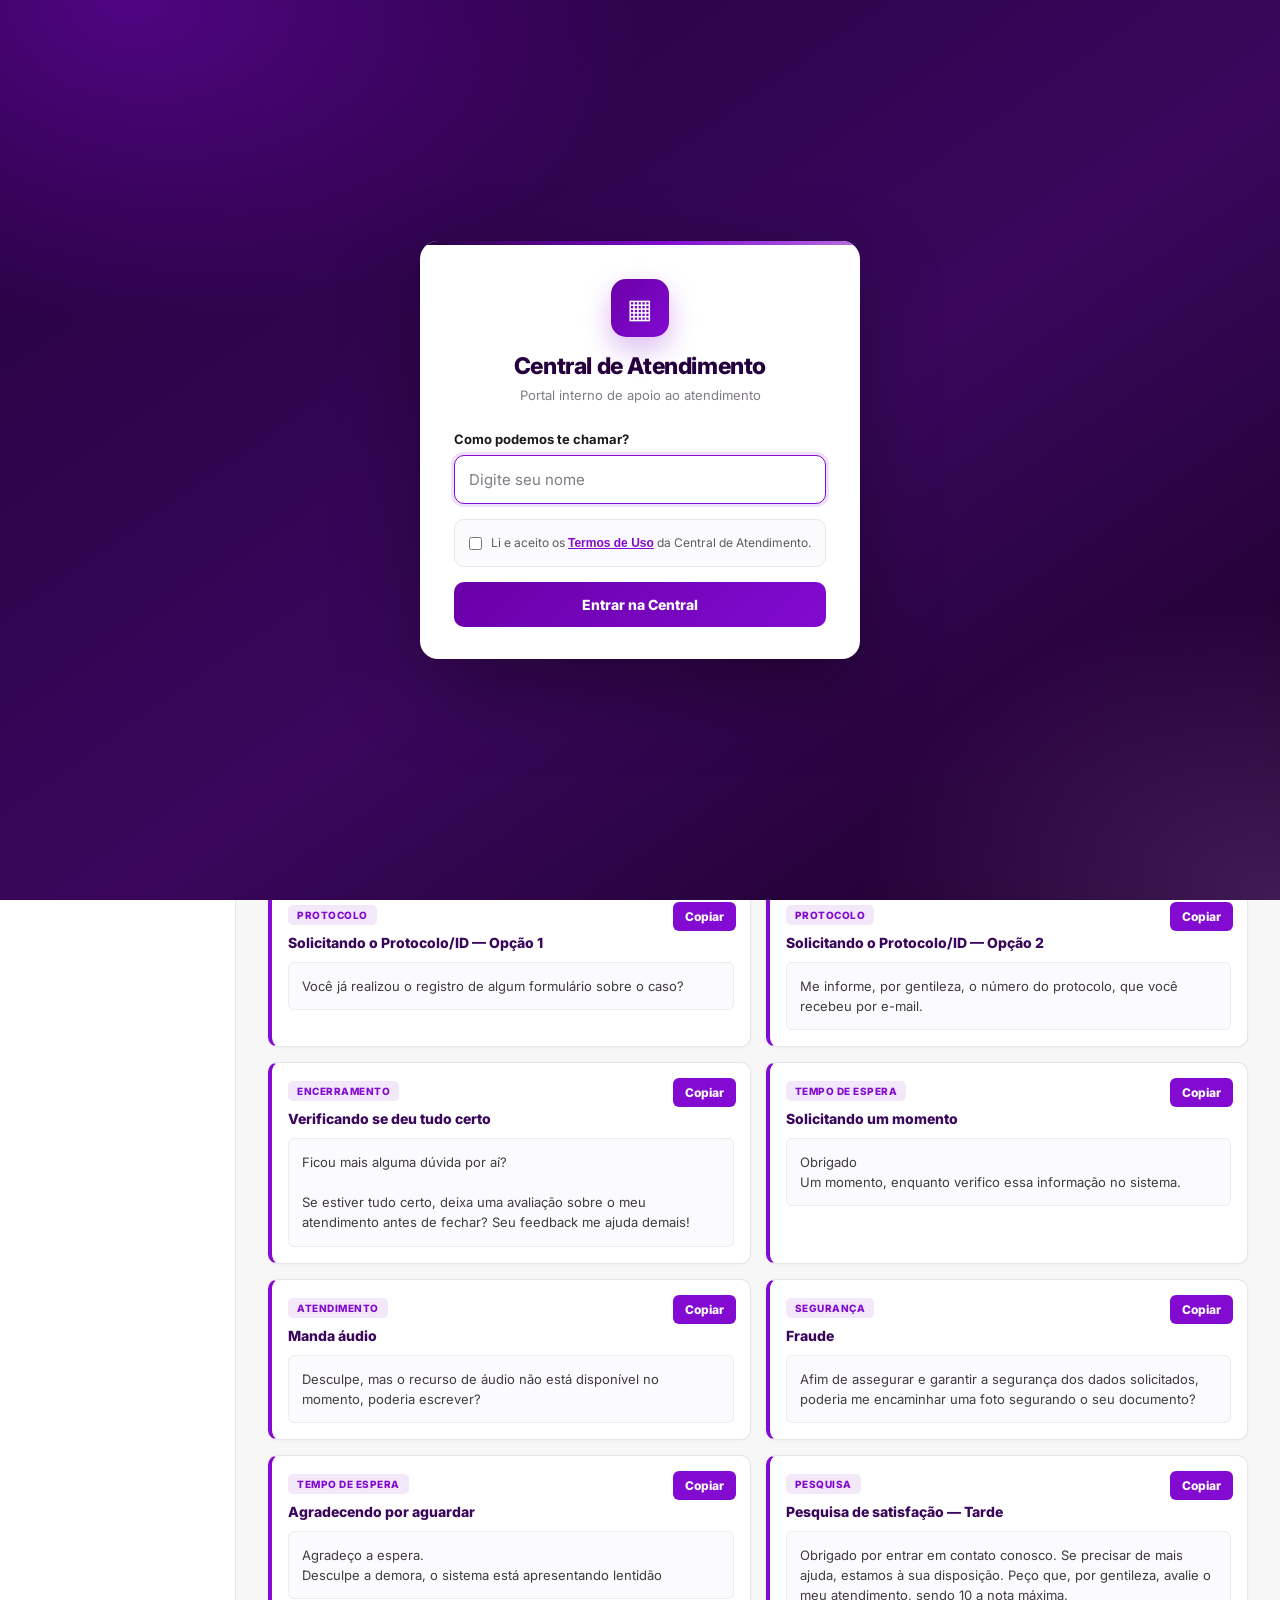
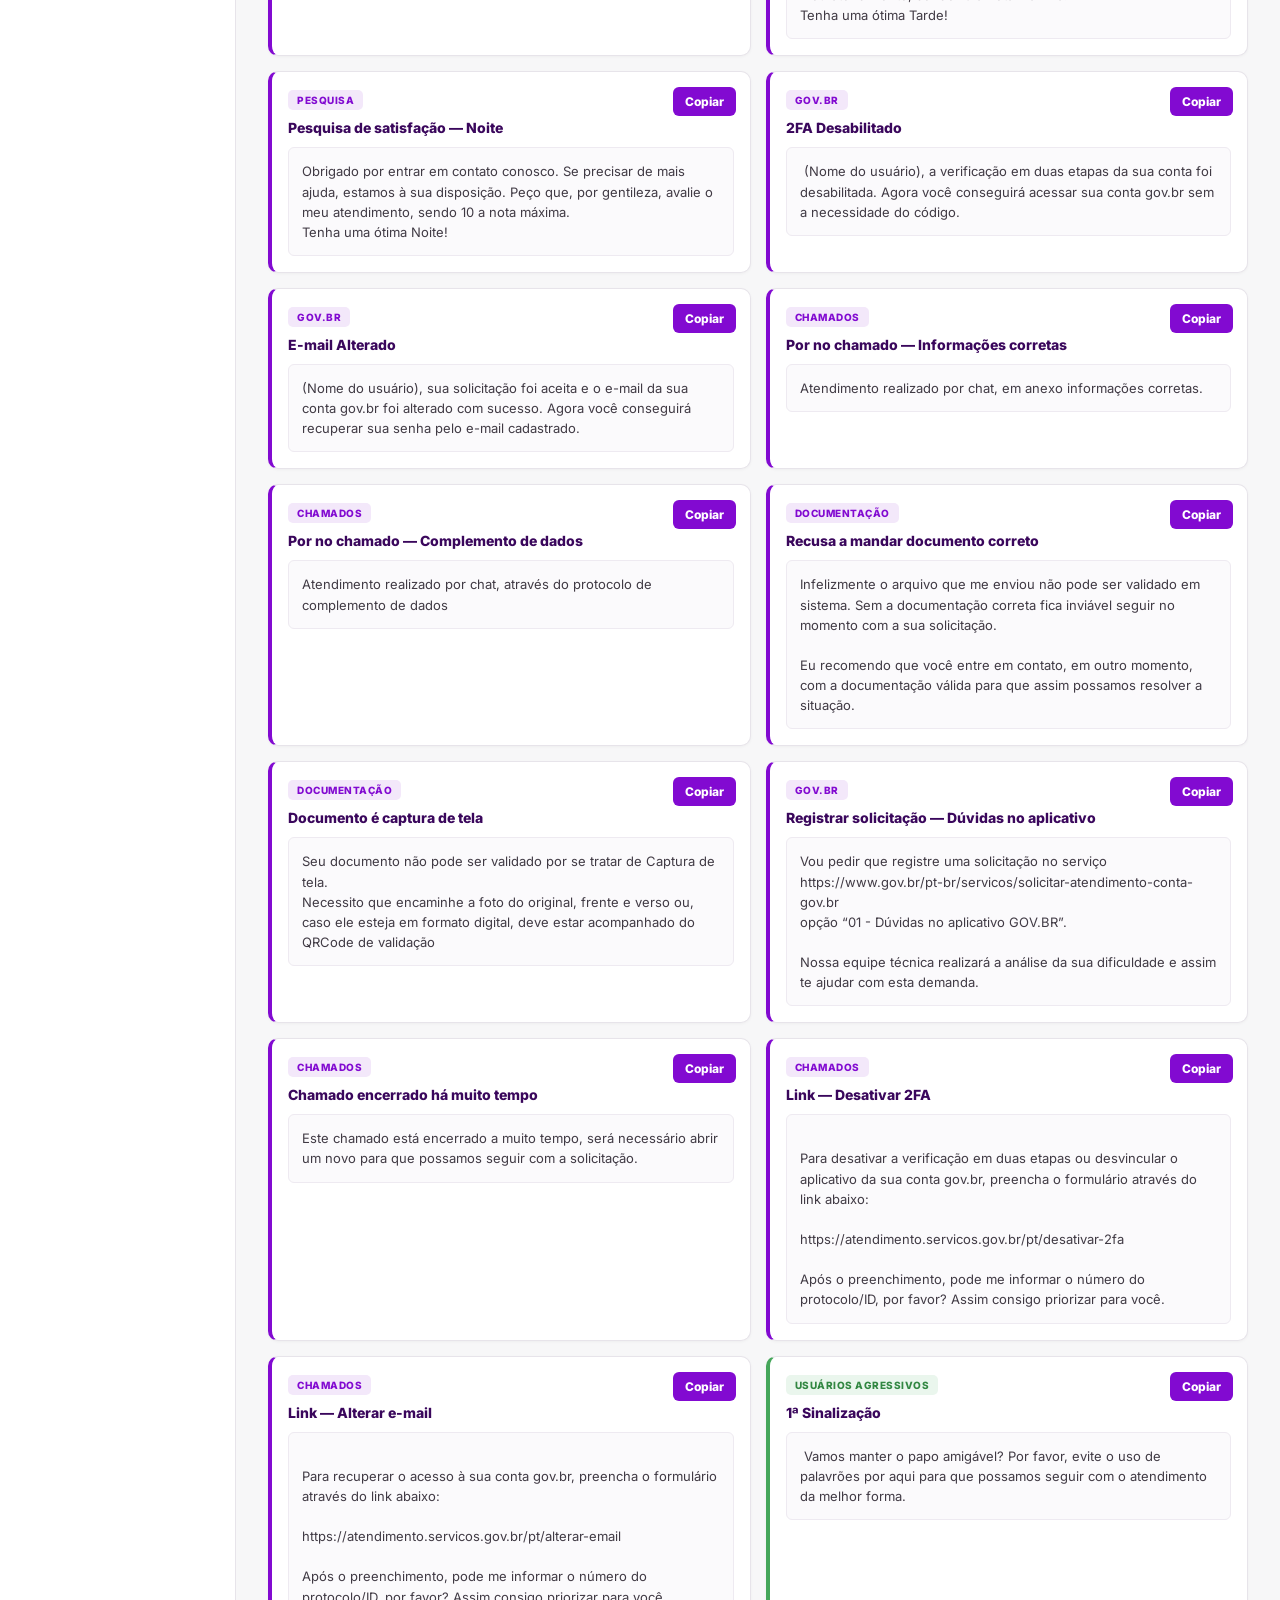
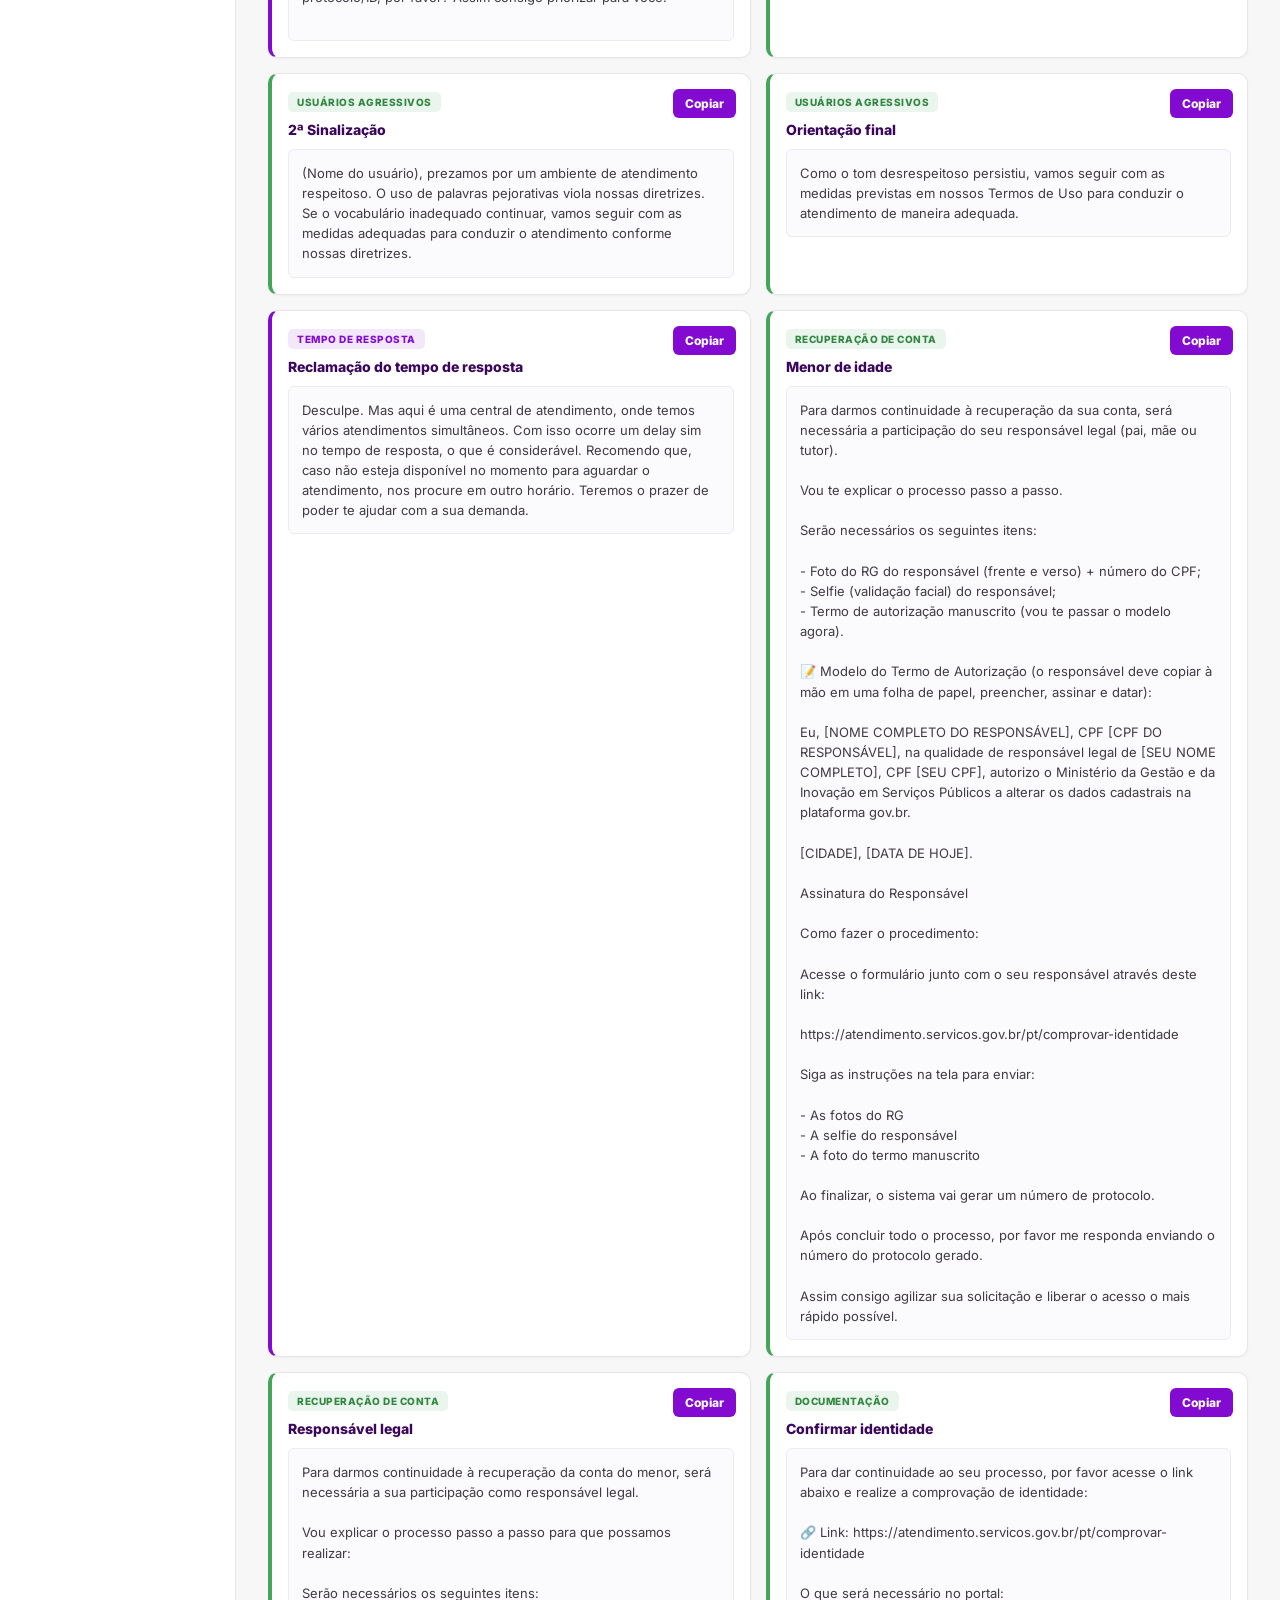
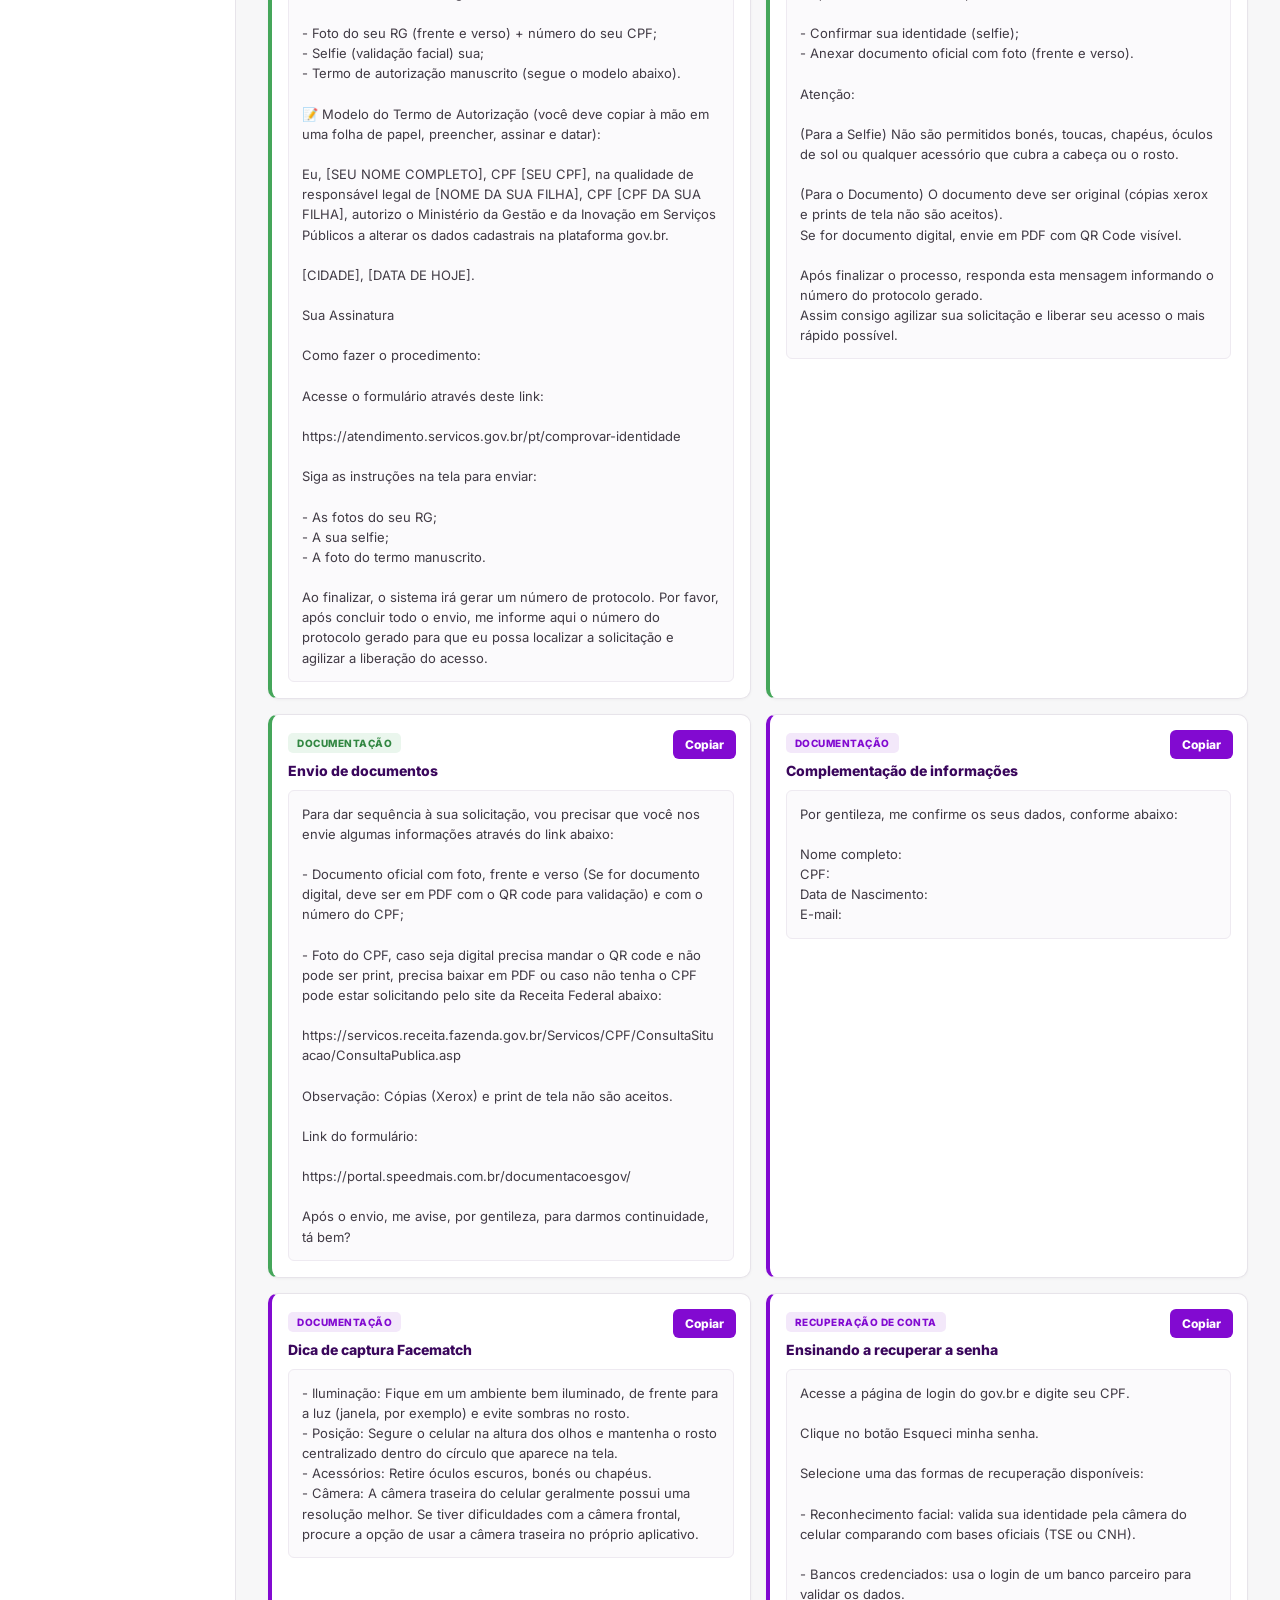
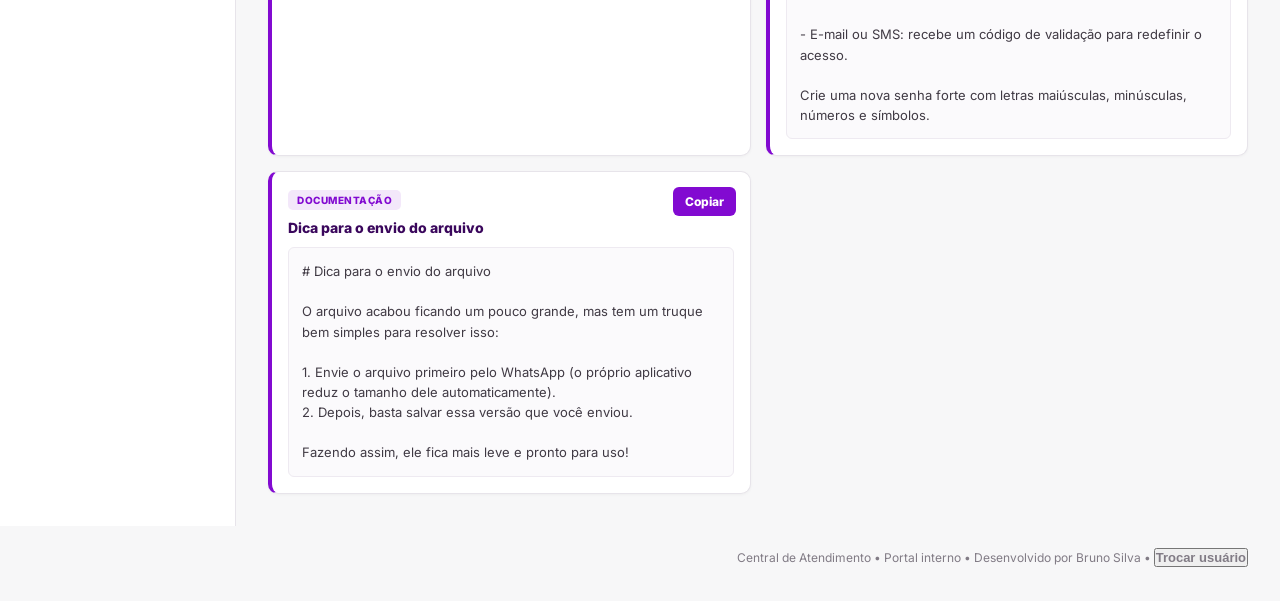
==== index.html @ 7e818eb6 "Update print statement from 'Hello' to 'Goodbye'" ====
<!DOCTYPE html>
<html lang="pt-BR">
<head>
<meta charset="UTF-8">
<meta name="viewport" content="width=device-width, initial-scale=1.0">

<title>Central de Atendimento - Intranet</title>

<link rel="icon" type="image/svg+xml" href="data:image/svg+xml,%3Csvg xmlns='http://www.w3.org/2000/svg' viewBox='0 0 64 64'%3E%3Crect width='64' height='64' rx='14' fill='%23820AD1'/%3E%3Cpath d='M16 20c0-4.4 3.6-8 8-8h16c4.4 0 8 3.6 8 8v13c0 4.4-3.6 8-8 8H30l-10 9v-9h-4c-4.4 0-8-3.6-8-8V20z' fill='white'/%3E%3Cpath d='M22 25h20M22 31h13' stroke='%23B66BE0' stroke-width='4' stroke-linecap='round'/%3E%3C/svg%3E">

<link rel="preconnect" href="https://fonts.googleapis.com">
<link rel="preconnect" href="https://fonts.gstatic.com" crossorigin>

<link href="https://fonts.googleapis.com/css2?family=Inter:wght@400;500;600;700;800&display=swap" rel="stylesheet">

<style>

/* =========================================================
   RESET
========================================================= */

*{
  box-sizing:border-box;
  margin:0;
  padding:0;
}

html{
  scroll-behavior:smooth;
}


/* =========================================================
   TEMA PRINCIPAL
========================================================= */

:root{

  --roxo-profundo:#25003D;
  --roxo-marinho:#3A075C;

  --roxo:#820AD1;
  --roxo-forte:#6A00A8;
  --roxo-hover:#7200B8;

  --roxo-claro:#F3E8FA;
  --roxo-suave:#F8F2FC;

  --fundo:#F7F7F8;

  --superficie:#FFFFFF;
  --superficie-alt:#FBFAFC;

  --borda:#E7E4EA;
  --borda-suave:#EEEAF1;

  --texto:#222222;
  --texto-forte:#191919;
  --texto-secundario:#5F5A63;

  --muted:#817B85;

  --texto-icone:#A29BA8;
  --texto-fraco:#C8C3CC;

  --chip-bg:#F0EDF2;

  --verde:#45A65A;
  --verde-claro:#EAF6ED;
  --verde-forte:#328742;

  --erro:#C62828;
  --erro-fundo:#FDECEC;
  --erro-borda:#F1C5C5;

  --script-texto:#403A44;

  --assinatura:
    linear-gradient(
      90deg,
      var(--roxo-profundo) 0%,
      var(--roxo) 55%,
      #B66BE0 100%
    );

  --radius:12px;

  --font-body:
    'Inter',
    -apple-system,
    BlinkMacSystemFont,
    "Segoe UI",
    Roboto,
    Helvetica,
    Arial,
    sans-serif;
}


/* =========================================================
   DARK MODE
========================================================= */

[data-theme="dark"]{

  --roxo-profundo:#E9D5F7;
  --roxo-marinho:#E1C4F0;

  --roxo:#A855D8;
  --roxo-forte:#B76BE1;
  --roxo-hover:#C17AE8;

  --roxo-claro:#351B42;
  --roxo-suave:#281A31;

  --fundo:#101010;

  --superficie:#191919;
  --superficie-alt:#151515;

  --borda:#302A33;
  --borda-suave:#29232D;

  --texto:#F4F1F5;
  --texto-forte:#FFFFFF;
  --texto-secundario:#C0B9C4;

  --muted:#9B949F;

  --texto-icone:#817987;
  --texto-fraco:#5C5560;

  --chip-bg:#29232D;

  --verde:#7BC486;
  --verde-claro:#1E3022;
  --verde-forte:#92D69A;

  --erro:#F28B8B;
  --erro-fundo:#3A2020;
  --erro-borda:#603232;

  --script-texto:#DDD5E0;
}


/* =========================================================
   BASE
========================================================= */

body{

  font-family:var(--font-body);

  background:var(--fundo);

  color:var(--texto);

  min-height:100vh;

  -webkit-font-smoothing:antialiased;

  transition:
    background-color .25s ease,
    color .25s ease;
}

body,
.topbar,
.sidebar,
.script-card,
.link-card,
.quick-link,
.login-box,
.terms-content,
.menu-toggle,
.theme-toggle,
.busca-input{

  transition:
    background-color .25s ease,
    border-color .25s ease,
    color .25s ease,
    box-shadow .25s ease;
}

body.bloqueado{
  overflow:hidden;
}

:focus-visible{

  outline:
    2px solid var(--roxo);

  outline-offset:2px;
}

@media (prefers-reduced-motion:reduce){

  *{

    animation-duration:.001ms!important;

    transition-duration:.001ms!important;

    scroll-behavior:auto!important;
  }
}


/* =========================================================
   LOGIN
========================================================= */

.login-overlay{

  position:fixed;

  inset:0;

  background:

    radial-gradient(
      800px 500px at 10% 0%,
      rgba(130,10,209,.45),
      transparent 65%
    ),

    radial-gradient(
      700px 500px at 100% 100%,
      rgba(182,107,224,.25),
      transparent 60%
    ),

    linear-gradient(
      145deg,
      #25003D,
      #3A075C 55%,
      #180025
    );

  display:flex;

  align-items:center;

  justify-content:center;

  padding:20px;

  z-index:9999;
}

.login-box{

  width:100%;

  max-width:440px;

  background:var(--superficie);

  border-radius:18px;

  padding:38px 34px 32px;

  box-shadow:
    0 30px 80px rgba(0,0,0,.35);

  position:relative;

  overflow:hidden;
}

.login-box::before{

  content:"";

  position:absolute;

  top:0;
  left:0;
  right:0;

  height:4px;

  background:var(--assinatura);
}

.login-brand{

  text-align:center;

  margin-bottom:28px;
}

.login-icon{

  width:58px;

  height:58px;

  margin:0 auto 15px;

  border-radius:15px;

  background:
    linear-gradient(
      135deg,
      var(--roxo-forte),
      var(--roxo)
    );

  color:#fff;

  display:grid;

  place-items:center;

  font-size:27px;

  box-shadow:
    0 12px 28px rgba(130,10,209,.28);
}

.login-brand h1{

  color:var(--roxo-profundo);

  font-size:23px;

  font-weight:800;

  margin-bottom:7px;

  letter-spacing:-.4px;
}

.login-brand p{

  color:var(--muted);

  font-size:13px;
}

.login-label{

  display:block;

  color:var(--texto-forte);

  font-weight:700;

  font-size:13px;

  margin-bottom:8px;
}

.login-name{

  width:100%;

  padding:14px;

  border:
    1px solid var(--borda);

  border-radius:10px;

  font-size:15px;

  font-family:var(--font-body);

  outline:none;

  margin-bottom:15px;

  color:var(--texto);

  background:var(--superficie);
}

.login-name::placeholder{

  color:var(--muted);
}

.login-name:focus{

  border-color:var(--roxo);

  box-shadow:
    0 0 0 3px rgba(130,10,209,.12);
}

.terms-box{

  background:var(--superficie-alt);

  border:
    1px solid var(--borda);

  border-radius:10px;

  padding:14px;

  margin-bottom:15px;
}

.terms-check{

  display:flex;

  align-items:flex-start;

  gap:9px;

  color:var(--texto-secundario);

  font-size:12px;

  line-height:1.5;

  cursor:pointer;
}

.terms-check input{

  margin-top:3px;

  accent-color:var(--roxo);
}

.terms-link{

  border:0;

  background:none;

  color:var(--roxo);

  font-weight:700;

  cursor:pointer;

  font-size:12px;

  text-decoration:underline;
}

.login-button{

  width:100%;

  padding:14px;

  border:0;

  border-radius:10px;

  background:
    linear-gradient(
      135deg,
      var(--roxo-forte),
      var(--roxo)
    );

  color:#fff;

  font-family:var(--font-body);

  font-size:14px;

  font-weight:800;

  cursor:pointer;

  transition:
    filter .15s,
    transform .15s,
    box-shadow .15s;
}

.login-button:hover{

  filter:brightness(1.07);

  box-shadow:
    0 8px 20px rgba(130,10,209,.22);
}

.login-button:active{

  transform:translateY(1px);
}

.login-error{

  display:none;

  color:var(--erro);

  background:var(--erro-fundo);

  border:
    1px solid var(--erro-borda);

  border-radius:8px;

  padding:9px 11px;

  margin-bottom:12px;

  font-size:12px;
}


/* =========================================================
   TERMOS
========================================================= */

.terms-modal{

  position:fixed;

  inset:0;

  background:rgba(15,0,25,.65);

  display:none;

  align-items:center;

  justify-content:center;

  padding:20px;

  z-index:10000;
}

.terms-modal.show{

  display:flex;
}

.terms-content{

  background:var(--superficie);

  width:100%;

  max-width:650px;

  max-height:85vh;

  overflow:auto;

  border-radius:16px;

  padding:28px;

  box-shadow:
    0 30px 80px rgba(0,0,0,.3);
}

.terms-content h2{

  color:var(--roxo-profundo);

  margin-bottom:15px;

  font-size:20px;
}

.terms-content h3{

  font-size:14px;

  color:var(--roxo-marinho);

  margin:16px 0 5px;

  font-weight:800;
}

.terms-content p{

  font-size:13px;

  line-height:1.6;

  color:var(--texto-secundario);
}

.terms-close{

  float:right;

  border:0;

  background:var(--chip-bg);

  border-radius:7px;

  padding:6px 11px;

  cursor:pointer;

  font-size:13px;

  font-weight:700;

  color:var(--texto);
}

.terms-close:hover{

  background:var(--roxo-claro);

  color:var(--roxo);
}


/* =========================================================
   TOPBAR
========================================================= */

.topbar{

  height:66px;

  background:var(--superficie);

  border-bottom:
    1px solid var(--borda);

  display:flex;

  align-items:center;

  justify-content:space-between;

  padding:0 28px;

  position:sticky;

  top:0;

  z-index:10;

  box-shadow:
    0 1px 5px rgba(0,0,0,.04);
}

.topbar::after{

  content:"";

  position:absolute;

  left:0;
  right:0;

  bottom:-2px;

  height:2px;

  background:var(--assinatura);

  opacity:.85;
}

.topbar-left{

  display:flex;

  align-items:center;

  gap:14px;
}

.menu-toggle{

  width:38px;

  height:38px;

  border:
    1px solid var(--borda);

  background:var(--superficie);

  color:var(--roxo);

  border-radius:9px;

  cursor:pointer;

  font-size:19px;

  display:grid;

  place-items:center;
}

.menu-toggle:hover{

  background:var(--roxo-claro);

  border-color:#D7B5E8;
}

.brand{

  display:flex;

  align-items:center;

  gap:12px;

  color:var(--roxo-profundo);

  font-weight:800;
}

.brand-icon{

  width:38px;

  height:38px;

  border-radius:10px;

  background:
    linear-gradient(
      135deg,
      var(--roxo-forte),
      var(--roxo)
    );

  color:#fff;

  display:grid;

  place-items:center;

  font-size:19px;

  flex-shrink:0;
}

.brand-text{

  font-size:15px;

  letter-spacing:-.2px;
}

.brand-text small{

  display:block;

  color:var(--muted);

  font-size:11px;

  font-weight:500;

  margin-top:2px;
}

.status{

  font-size:12px;

  color:var(--verde-forte);

  display:flex;

  align-items:center;

  gap:7px;

  font-weight:700;

  background:var(--verde-claro);

  padding:6px 12px;

  border-radius:999px;
}

.status-dot{

  width:7px;

  height:7px;

  background:var(--verde);

  border-radius:50%;

  box-shadow:
    0 0 0 3px rgba(69,166,90,.15);
}

.user-area{

  display:flex;

  align-items:center;

  gap:14px;
}

.theme-toggle{

  width:38px;

  height:38px;

  border:
    1px solid var(--borda);

  background:var(--superficie);

  color:var(--roxo);

  border-radius:9px;

  cursor:pointer;

  font-size:16px;

  display:grid;

  place-items:center;
}

.theme-toggle:hover{

  background:var(--roxo-claro);

  border-color:#D7B5E8;
}

.user-name{

  font-size:13px;

  color:var(--texto-forte);

  font-weight:600;
}

.user-name button{

  border:0;

  background:none;

  color:var(--roxo);

  cursor:pointer;

  font-size:11px;

  margin-left:6px;

  font-weight:700;
}


/* =========================================================
   LAYOUT
========================================================= */

.layout{

  display:grid;

  grid-template-columns:
    236px minmax(0,1fr);

  max-width:1440px;

  margin:0 auto;

  min-height:
    calc(100vh - 66px);

  transition:
    grid-template-columns .2s ease;
}

.layout.collapsed{

  grid-template-columns:
    72px minmax(0,1fr);
}


/* =========================================================
   SIDEBAR
========================================================= */

.sidebar{

  background:var(--superficie);

  border-right:
    1px solid var(--borda);

  padding:26px 14px;

  overflow:hidden;
}

.layout.collapsed .sidebar{

  padding:26px 10px;
}

.menu-title{

  font-size:11px;

  color:var(--texto-icone);

  font-weight:800;

  text-transform:uppercase;

  padding:0 12px 12px;

  letter-spacing:.7px;

  white-space:nowrap;
}

.menu{

  list-style:none;
}

.menu li{

  margin-bottom:4px;
}

.menu button{

  width:100%;

  border:0;

  background:transparent;

  text-align:left;

  padding:10px 12px;

  border-radius:8px;

  color:var(--texto-secundario);

  font-size:14px;

  font-family:var(--font-body);

  cursor:pointer;

  white-space:nowrap;

  overflow:hidden;

  border-left:
    3px solid transparent;
}

.menu button:hover{

  background:var(--roxo-suave);

  color:var(--roxo);
}

.menu button.active{

  background:var(--roxo-claro);

  color:var(--roxo);

  font-weight:800;

  border-left-color:var(--roxo);
}

.layout.collapsed .menu-title{

  visibility:hidden;

  height:0;

  padding:0;
}

.layout.collapsed .menu button{

  font-size:19px;

  text-align:center;

  padding:10px 0;

  color:transparent;
}

.layout.collapsed .menu button::first-letter{

  font-size:19px;
}


/* =========================================================
   MAIN
========================================================= */

.main{

  padding:32px;
}

.welcome{

  margin-bottom:24px;

  position:relative;

  padding-left:16px;
}

.welcome::before{

  content:"";

  position:absolute;

  left:0;

  top:4px;

  bottom:4px;

  width:4px;

  border-radius:4px;

  background:var(--assinatura);
}

.welcome h1{

  font-size:25px;

  font-weight:800;

  color:var(--roxo-profundo);

  margin-bottom:5px;

  letter-spacing:-.5px;
}

.welcome p{

  color:var(--muted);

  font-size:14px;
}


/* =========================================================
   BUSCA
========================================================= */

.search-wrap{

  position:relative;

  margin-bottom:26px;
}

.search-icon{

  position:absolute;

  left:17px;

  top:50%;

  transform:translateY(-50%);

  font-size:16px;

  color:var(--texto-icone);
}

.busca-input{

  width:100%;

  padding:14px 18px 14px 46px;

  font-size:15px;

  font-family:var(--font-body);

  border:
    1px solid var(--borda);

  border-radius:10px;

  outline:none;

  background:var(--superficie);

  color:var(--texto);
}

.busca-input::placeholder{

  color:var(--muted);
}

.busca-input:focus{

  border-color:var(--roxo);

  box-shadow:
    0 0 0 3px rgba(130,10,209,.10);
}


/* =========================================================
   QUICK LINKS
========================================================= */

.quick-links{

  display:grid;

  grid-template-columns:
    repeat(4,1fr);

  gap:14px;

  margin-bottom:8px;
}

.quick-link{

  position:relative;

  text-align:left;

  background:var(--superficie);

  border:
    1px solid var(--borda);

  border-radius:12px;

  padding:16px 16px 14px;

  cursor:pointer;

  font-family:var(--font-body);

  display:flex;

  flex-direction:column;

  gap:9px;

  overflow:hidden;
}

.quick-link::before{

  content:"";

  position:absolute;

  left:0;

  top:0;

  bottom:0;

  width:3px;

  background:var(--assinatura);

  opacity:0;

  transition:opacity .15s;
}

.quick-link:hover{

  border-color:#D9BCE7;

  box-shadow:
    0 10px 25px rgba(48,0,70,.08);

  transform:translateY(-2px);
}

.quick-link:hover::before{

  opacity:1;
}

.quick-link-top{

  display:flex;

  align-items:center;

  justify-content:space-between;

  gap:8px;
}

.quick-link-icon{

  width:34px;

  height:34px;

  border-radius:9px;

  background:var(--roxo-claro);

  color:var(--roxo);

  display:grid;

  place-items:center;

  font-size:16px;
}

.quick-link-arrow{

  color:var(--texto-fraco);

  font-size:14px;

  transition:
    transform .15s,
    color .15s;
}

.quick-link:hover .quick-link-arrow{

  color:var(--roxo);

  transform:
    translate(2px,-2px);
}

.quick-link strong{

  display:block;

  font-size:13.5px;

  color:var(--texto);

  font-weight:800;
}

.quick-link span{

  display:block;

  font-size:12px;

  color:var(--muted);
}


/* =========================================================
   LINKS
========================================================= */

.section-head{

  display:flex;

  align-items:center;

  justify-content:space-between;

  margin:30px 0 13px;
}

.section-head h2{

  font-size:16px;

  font-weight:800;

  color:var(--roxo-profundo);
}

.count{

  font-size:12px;

  color:var(--muted);

  background:var(--chip-bg);

  padding:4px 10px;

  border-radius:999px;

  font-weight:700;
}

.grid-links{

  display:grid;

  grid-template-columns:
    repeat(auto-fill,minmax(230px,1fr));

  gap:14px;
}

.link-card{

  position:relative;

  display:flex;

  align-items:center;

  gap:12px;

  background:var(--superficie);

  border:
    1px solid var(--borda);

  border-radius:12px;

  padding:14px 16px;

  text-decoration:none;

  color:var(--texto);

  overflow:hidden;
}

.link-card::before{

  content:"";

  position:absolute;

  left:0;

  top:0;

  bottom:0;

  width:3px;

  background:var(--assinatura);

  opacity:0;
}

.link-card:hover{

  border-color:#D9BCE7;

  box-shadow:
    0 10px 22px rgba(48,0,70,.08);

  transform:translateY(-2px);
}

.link-card:hover::before{

  opacity:1;
}

.link-card-icon{

  width:36px;

  height:36px;

  flex-shrink:0;

  border-radius:9px;

  background:var(--roxo-suave);

  color:var(--roxo);

  display:grid;

  place-items:center;

  font-size:17px;
}

.link-card-text{

  flex:1;

  min-width:0;

  display:flex;

  flex-direction:column;
}

.link-card-text strong{

  font-size:13.5px;

  color:var(--texto);

  font-weight:800;
}

.link-card-text span{

  font-size:11.5px;

  color:var(--muted);

  white-space:nowrap;

  overflow:hidden;

  text-overflow:ellipsis;
}

.link-card-arrow{

  color:var(--texto-fraco);

  font-size:14px;

  flex-shrink:0;
}

.link-card:hover .link-card-arrow{

  color:var(--roxo);

  transform:
    translate(2px,-2px);
}


/* =========================================================
   SCRIPTS
========================================================= */

.grid-scripts{

  display:grid;

  grid-template-columns:
    repeat(auto-fill,minmax(330px,1fr));

  gap:15px;
}

.script-card{

  background:var(--superficie);

  border:
    1px solid var(--borda);

  border-left:
    4px solid var(--roxo);

  border-radius:10px;

  padding:16px;

  position:relative;

  box-shadow:
    0 1px 3px rgba(0,0,0,.04);
}

.script-card:hover{

  box-shadow:
    0 8px 24px rgba(48,0,70,.09);

  transform:translateY(-1px);
}

.script-card.destaque{

  border-left-color:var(--verde);
}

.script-card.destaque .categoria{

  background:var(--verde-claro);

  color:var(--verde-forte);
}

.categoria{

  display:inline-block;

  margin-bottom:9px;

  padding:4px 9px;

  border-radius:5px;

  background:var(--roxo-claro);

  color:var(--roxo);

  font-size:10px;

  font-weight:800;

  text-transform:uppercase;

  letter-spacing:.5px;
}

.script-header{

  display:flex;

  align-items:center;

  margin-bottom:11px;

  padding-right:88px;
}

.script-title{

  font-weight:800;

  font-size:14px;

  color:var(--roxo-marinho);
}

.btn-copiar{

  position:absolute;

  top:15px;

  right:14px;

  background:var(--roxo);

  color:#fff;

  border:0;

  padding:7px 12px;

  border-radius:6px;

  cursor:pointer;

  font-size:12px;

  font-weight:800;

  font-family:var(--font-body);
}

.btn-copiar:hover{

  background:var(--roxo-hover);
}

.script-content{

  background:var(--superficie-alt);

  border:
    1px solid var(--borda-suave);

  padding:13px;

  border-radius:6px;

  font-size:13px;

  white-space:pre-wrap;

  word-wrap:break-word;

  color:var(--script-texto);

  line-height:1.55;
}

.no-results{

  grid-column:1/-1;

  text-align:center;

  color:var(--muted);

  font-size:13.5px;

  padding:30px;

  background:var(--superficie);

  border:
    1px dashed var(--borda);

  border-radius:10px;
}


/* =========================================================
   FOOTER
========================================================= */

.footer{

  text-align:right;

  padding:22px 32px 34px;

  color:var(--muted);

  font-size:12px;
}

.footer .user-name{

  color:var(--muted);

  font-weight:600;
}

.footer .user-name button{

  color:var(--roxo);
}


/* =========================================================
   RESPONSIVO
========================================================= */

@media(max-width:1000px){

  .quick-links{

    grid-template-columns:
      repeat(2,1fr);
  }
}

@media(max-width:900px){

  .layout,
  .layout.collapsed{

    padding:14px;

    display:block;
  }

  .sidebar,
  .layout.collapsed .sidebar{

    position:static;

    margin-bottom:14px;

    border-radius:14px;

    padding:12px;
  }

  .main{

    padding:0;
  }

  .welcome{

    padding:
      0 0 0 16px;
  }

  .menu-toggle{

    display:none;
  }

  .menu-title,
  .layout.collapsed .menu-title{

    display:none;
  }

  .menu{

    display:flex;

    gap:8px;

    overflow-x:auto;

    padding-bottom:2px;

    scrollbar-width:thin;
  }

  .menu li{

    margin-bottom:0;

    flex:0 0 auto;
  }

  .menu button,
  .layout.collapsed .menu button{

    white-space:nowrap;

    padding:9px 14px;

    border-radius:999px;

    border-left:none;

    font-size:13px;

    color:var(--texto-secundario);
  }

  .menu button.active,
  .layout.collapsed .menu button.active{

    background:var(--roxo-claro);

    color:var(--roxo);

    font-weight:800;
  }

  .grid-links{

    display:flex;

    overflow-x:auto;

    gap:12px;

    padding-bottom:4px;

    scrollbar-width:thin;
  }

  .link-card{

    flex:
      0 0 220px;
  }

  .quick-links{

    display:flex;

    overflow-x:auto;

    gap:12px;

    padding-bottom:4px;

    scrollbar-width:thin;
  }

  .quick-link{

    flex:
      0 0 190px;
  }
}

@media(max-width:600px){

  .topbar{

    height:68px;

    padding:0 14px;
  }

  .brand-icon{

    width:38px;

    height:38px;
  }

  .brand-text small{

    display:none;
  }

  .status{

    display:none;
  }

  .user-area{

    gap:8px;
  }

  .user-name{

    display:none;
  }

  .layout{

    padding:10px;
  }

  .footer{

    text-align:center;

    padding:18px;
  }

  .grid-scripts{

    gap:12px;
  }
}

</style>
</head>


<body class="bloqueado">


<!-- =====================================================
     LOGIN
===================================================== -->

<div class="login-overlay" id="loginOverlay">

  <div class="login-box">

    <div class="login-brand">

      <div class="login-icon">
        ▦
      </div>

      <h1>
        Central de Atendimento
      </h1>

      <p>
        Portal interno de apoio ao atendimento
      </p>

    </div>


    <label
      class="login-label"
      for="loginName">

      Como podemos te chamar?

    </label>


    <input
      class="login-name"
      id="loginName"
      type="text"
      maxlength="80"
      autocomplete="name"
      placeholder="Digite seu nome"
    >


    <div
      class="login-error"
      id="loginError">

      Digite seu nome e aceite os Termos de Uso para continuar.

    </div>


    <div class="terms-box">

      <label class="terms-check">

        <input
          type="checkbox"
          id="termsCheck"
        >

        <span>

          Li e aceito os

          <button
            type="button"
            class="terms-link"
            onclick="abrirTermos(event)">

            Termos de Uso

          </button>

          da Central de Atendimento.

        </span>

      </label>

    </div>


    <button
      class="login-button"
      onclick="entrarNaCentral()">

      Entrar na Central

    </button>

  </div>

</div>


<!-- =====================================================
     TERMOS
===================================================== -->

<div
  class="terms-modal"
  id="termsModal"
  onclick="fecharTermosFora(event)">

  <div class="terms-content">

    <button
      class="terms-close"
      onclick="fecharTermos()">

      Fechar

    </button>


    <h2>
      Termos de Uso — Central de Atendimento
    </h2>

    <p>
      Última atualização: agosto de 2026.
    </p>


    <h3>
      1. Finalidade da ferramenta
    </h3>

    <p>
      A Central de Atendimento é uma ferramenta interna destinada exclusivamente ao apoio às atividades de atendimento, consulta e utilização de scripts e orientações disponibilizados pela organização.
    </p>


    <h3>
      2. Uso profissional
    </h3>

    <p>
      A ferramenta deve ser utilizada exclusivamente para finalidades relacionadas às atividades profissionais. É vedada a utilização para fins pessoais, comerciais ou para qualquer atividade não relacionada ao atendimento.
    </p>


    <h3>
      3. Responsabilidade pelo conteúdo
    </h3>

    <p>
      Os scripts e orientações disponibilizados servem como material de apoio. O usuário é responsável por utilizar as informações de acordo com os procedimentos, políticas e orientações oficiais vigentes.
    </p>


    <h3>
      4. Informações e dados pessoais
    </h3>

    <p>
      Não devem ser inseridos, armazenados ou compartilhados na ferramenta dados pessoais, documentos, senhas, códigos de autenticação ou outras informações sensíveis de usuários, salvo quando expressamente autorizado pelos procedimentos oficiais.
    </p>


    <h3>
      5. Segurança
    </h3>

    <p>
      O usuário deve preservar a segurança das informações acessadas durante sua atividade e não compartilhar o conteúdo da ferramenta com pessoas não autorizadas.
    </p>


    <h3>
      6. Atualização dos conteúdos
    </h3>

    <p>
      Os scripts podem ser alterados, atualizados ou removidos a qualquer momento, conforme a necessidade operacional.
    </p>


    <h3>
      7. Uso indevido
    </h3>

    <p>
      O uso da ferramenta em desacordo com estes termos, com as políticas internas ou com as orientações de segurança poderá resultar na restrição de acesso e nas medidas administrativas cabíveis.
    </p>


    <h3>
      8. Aceite
    </h3>

    <p>
      Ao selecionar “Aceito os Termos de Uso” e acessar a Central de Atendimento, o usuário declara que leu, compreendeu e concorda com as condições estabelecidas.
    </p>

  </div>

</div>


<!-- =====================================================
     TOPBAR
===================================================== -->

<header class="topbar">

  <div class="topbar-left">

    <button
      class="menu-toggle"
      id="menuToggle"
      onclick="alternarMenu()"
      aria-label="Recolher ou expandir menu">

      ☰

    </button>


    <div class="brand">

      <div class="brand-icon">
        ▦
      </div>

      <div class="brand-text">

        Central de Atendimento

        <small>
          Portal interno de apoio
        </small>

      </div>

    </div>

  </div>


  <div class="user-area">

    <span
      class="user-name"
      id="topUser">
    </span>


    <button
      class="theme-toggle"
      id="themeToggle"
      onclick="alternarTema()"
      aria-label="Alternar tema claro ou escuro"
      title="Alternar tema">

      🌙

    </button>


    <div class="status">

      <span class="status-dot"></span>

      Sistema operacional

    </div>

  </div>

</header>


<!-- =====================================================
     LAYOUT
===================================================== -->

<div
  class="layout"
  id="layout">


  <!-- ===================================================
       SIDEBAR
  ==================================================== -->

  <aside class="sidebar">

    <div class="menu-title">
      Navegação
    </div>


    <ul class="menu">

      <li>

        <button
          class="active"
          onclick="filtrarCategoria('todos',this)">

          🏠 Início

        </button>

      </li>


      <li>

        <button
          onclick="filtrarCategoria('Atendimento',this)">

          📋 Atendimento

        </button>

      </li>


      <li>

        <button
          onclick="filtrarCategoria('Tempo de espera',this)">

          ⏱️ Tempo de espera

        </button>

      </li>


      <li>

        <button
          onclick="filtrarCategoria('Segurança',this)">

          🔒 Segurança

        </button>

      </li>


      <li>

        <button
          onclick="filtrarCategoria('Recuperação de conta',this)">

          🔐 Recuperação de conta

        </button>

      </li>


      <li>

        <button
          onclick="filtrarCategoria('Usuários agressivos',this)">

          ⚠️ Situações

        </button>

      </li>


      <li>

        <button
          onclick="filtrarCategoria('Gov.br',this)">

          🏛️ Gov.br

        </button>

      </li>


      <li>

        <button
          onclick="filtrarCategoria('Chamados',this)">

          📝 Chamados

        </button>

      </li>


      <li>

        <button
          onclick="filtrarCategoria('Documentação',this)">

          📄 Documentação

        </button>

      </li>


      <li>

        <button
          onclick="filtrarCategoria('Pesquisa',this)">

          ⭐ Pesquisa

        </button>

      </li>

    </ul>

  </aside>


  <!-- ===================================================
       MAIN
  ==================================================== -->

  <main class="main">


    <div class="welcome">

      <h1 id="welcomeTitle">
        Olá! 👋
      </h1>

      <p>
        Acesse rapidamente seus scripts e recursos de apoio ao atendimento.
      </p>

    </div>


    <!-- BUSCA -->

    <div class="search-wrap">

      <span class="search-icon">
        🔎
      </span>

      <input
        type="text"
        id="campoBusca"
        class="busca-input"
        placeholder="Pesquisar scripts, palavras-chave ou situações..."
        oninput="filtrarScripts()"
      >

    </div>


    <!-- =================================================
         RECURSOS RÁPIDOS
    ================================================== -->

    <div class="quick-links">


      <button
        class="quick-link"
        onclick="buscarRapido('abertura')">

        <div class="quick-link-top">

          <span class="quick-link-icon">
            ⚡
          </span>

          <span class="quick-link-arrow">
            ↗
          </span>

        </div>

        <strong>
          Iniciar atendimento
        </strong>

        <span>
          Script de abertura
        </span>

      </button>


      <button
        class="quick-link"
        onclick="buscarRapido('transferir')">

        <div class="quick-link-top">

          <span class="quick-link-icon">
            🔄
          </span>

          <span class="quick-link-arrow">
            ↗
          </span>

        </div>

        <strong>
          Encaminhar caso
        </strong>

        <span>
          Transferir para outra fila
        </span>

      </button>


      <button
        class="quick-link"
        onclick="buscarRapido('protocolo')">

        <div class="quick-link-top">

          <span class="quick-link-icon">
            📄
          </span>

          <span class="quick-link-arrow">
            ↗
          </span>

        </div>

        <strong>
          Consultar protocolo
        </strong>

        <span>
          Localizar orientações
        </span>

      </button>


      <button
        class="quick-link"
        onclick="buscarRapido('pesquisa')">

        <div class="quick-link-top">

          <span class="quick-link-icon">
            ⭐
          </span>

          <span class="quick-link-arrow">
            ↗
          </span>

        </div>

        <strong>
          Encerrar jornada
        </strong>

        <span>
          Pesquisa de satisfação
        </span>

      </button>

    </div>


    <!-- =================================================
         LINKS RÁPIDOS
    ================================================== -->

    <div class="section-head">

      <h2>
        🔗 Links rápidos
      </h2>

    </div>


    <div
      class="grid-links"
      id="listaLinks">

      <!--
        Os links são carregados por:
        content/links/links-rapidos.js
      -->

    </div>


    <!-- =================================================
         SCRIPTS
    ================================================== -->

    <div class="section-head">

      <h2>
        📋 Scripts de atendimento
      </h2>

      <span
        class="count"
        id="contador">
      </span>

    </div>


    <div
      class="grid-scripts"
      id="listaScripts">

      <!--
        Os cartões são carregados por:
        content/scripts/atendimento.js
      -->

      <div
        class="no-results"
        id="semResultados">

        Nenhum script encontrado para esta pesquisa.

      </div>

    </div>

  </main>

</div>


<!-- =====================================================
     FOOTER
===================================================== -->

<footer class="footer">

  Central de Atendimento • Portal interno • Desenvolvido por Bruno Silva

  <span id="footerUser"></span>

  • 

  <button
    class="user-name"
    onclick="trocarUsuario()">

    Trocar usuário

  </button>

</footer>


<!-- =====================================================
     TEMA
===================================================== -->

<script>

(function(){

  var salvo =
    localStorage.getItem('central-tema');

  var preferido =
    salvo ||
    (
      window.matchMedia &&
      window.matchMedia(
        '(prefers-color-scheme: dark)'
      ).matches
        ? 'dark'
        : 'light'
    );


  aplicarTema(preferido);


  function aplicarTema(tema){

    document.documentElement
      .setAttribute(
        'data-theme',
        tema
      );


    var btn =
      document.getElementById(
        'themeToggle'
      );


    if(btn){

      btn.textContent =
        tema === 'dark'
          ? '☀️'
          : '🌙';

    }

  }


  window.alternarTema =
    function(){

      var atual =
        document.documentElement
          .getAttribute('data-theme') === 'dark'
          ? 'dark'
          : 'light';


      var novo =
        atual === 'dark'
          ? 'light'
          : 'dark';


      localStorage.setItem(
        'central-tema',
        novo
      );


      aplicarTema(novo);

    };


  document.addEventListener(
    'DOMContentLoaded',
    function(){

      aplicarTema(
        document.documentElement
          .getAttribute('data-theme') ||
        preferido
      );

    }
  );

})();

</script>


<!-- =====================================================
     SCRIPTS EXTERNOS
===================================================== -->

<script src="content/scripts/atendimento.js"></script>

<script src="content/links/links-rapidos.js"></script>

<script src="assets/js/central.js"></script>


</body>
</html>
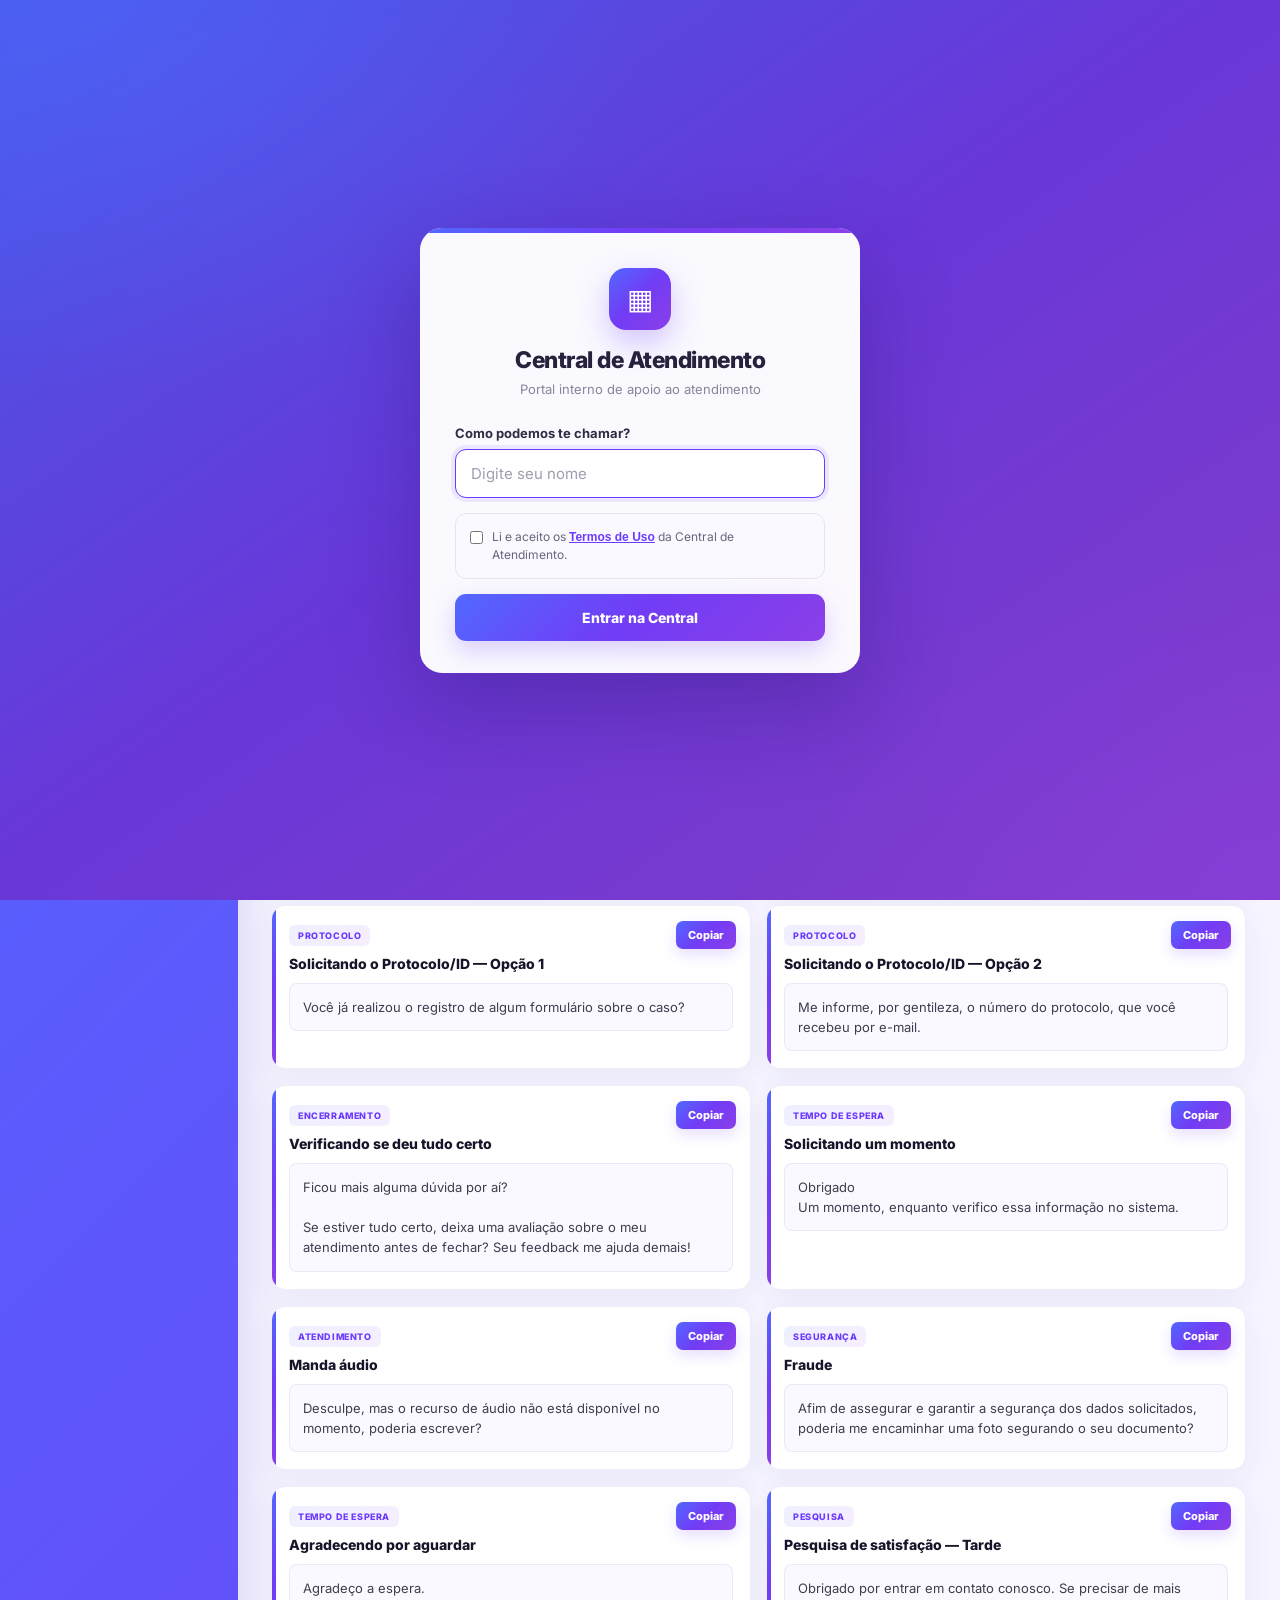
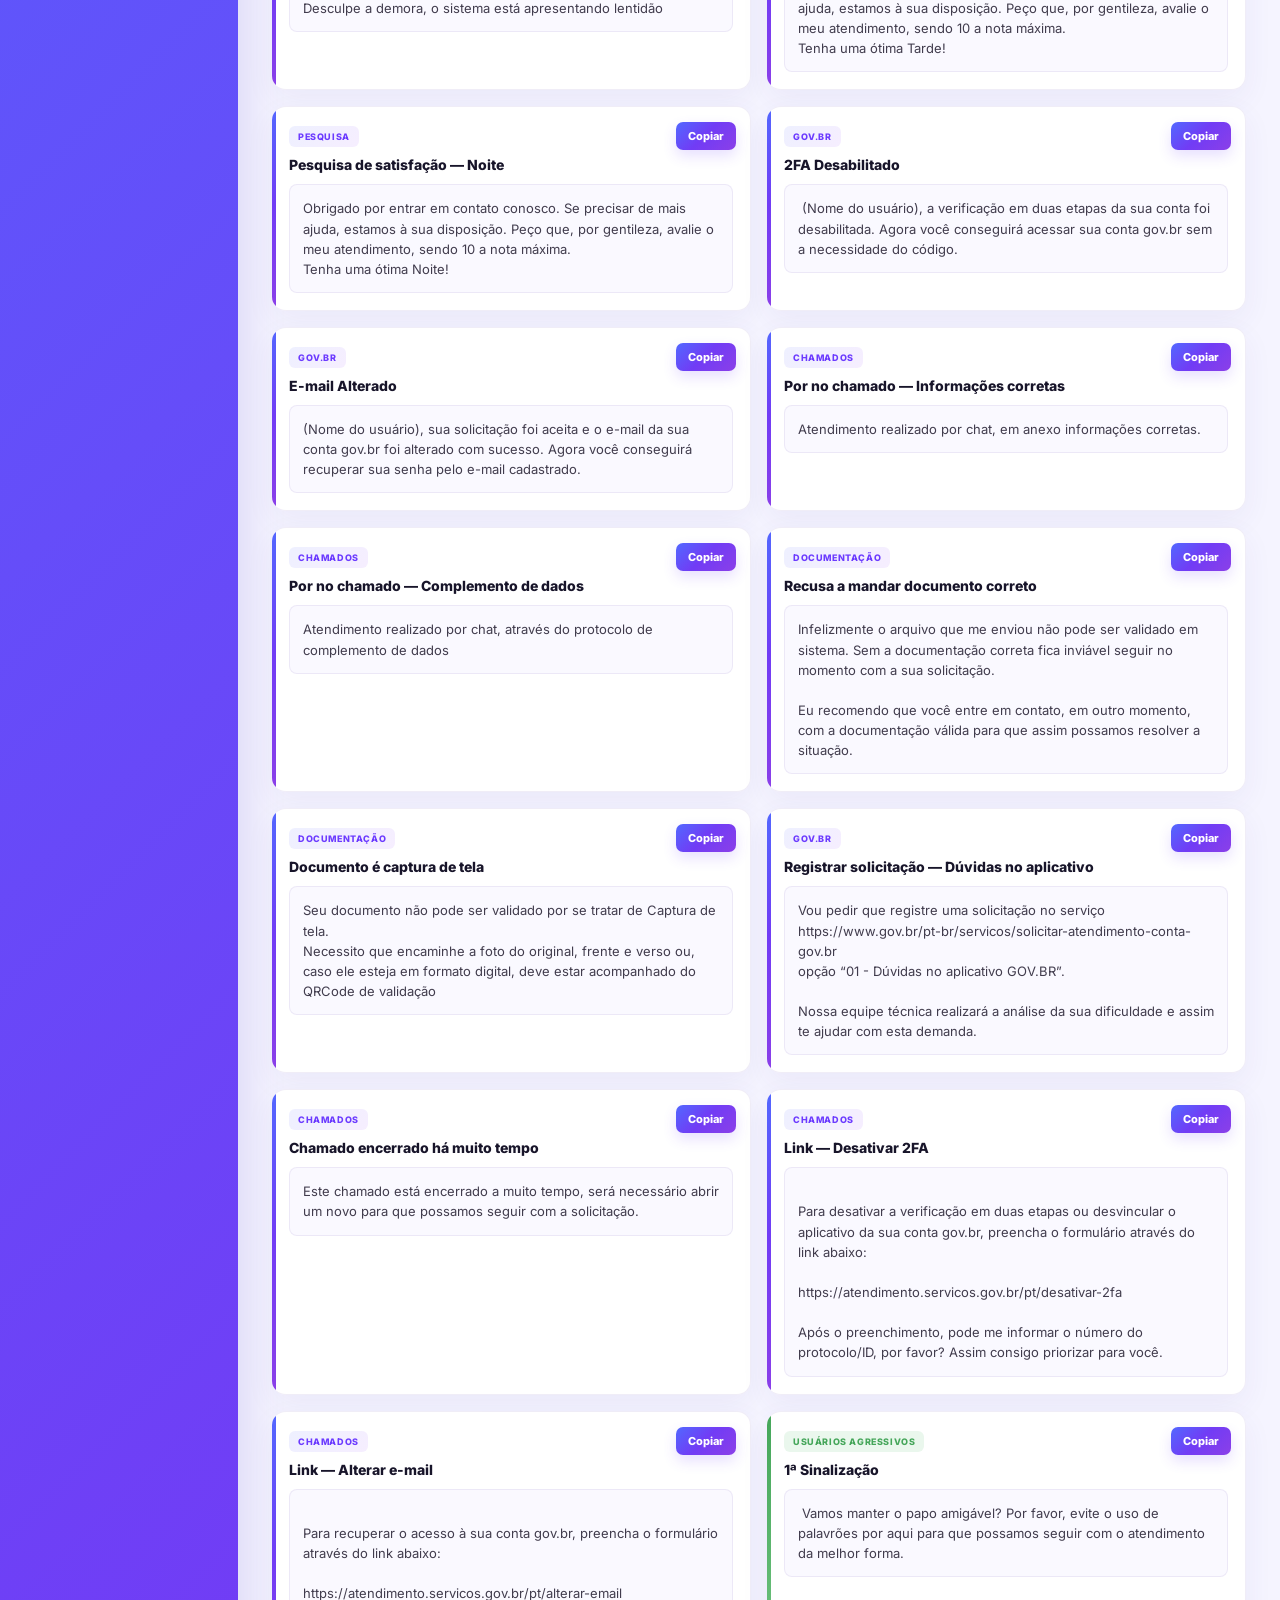
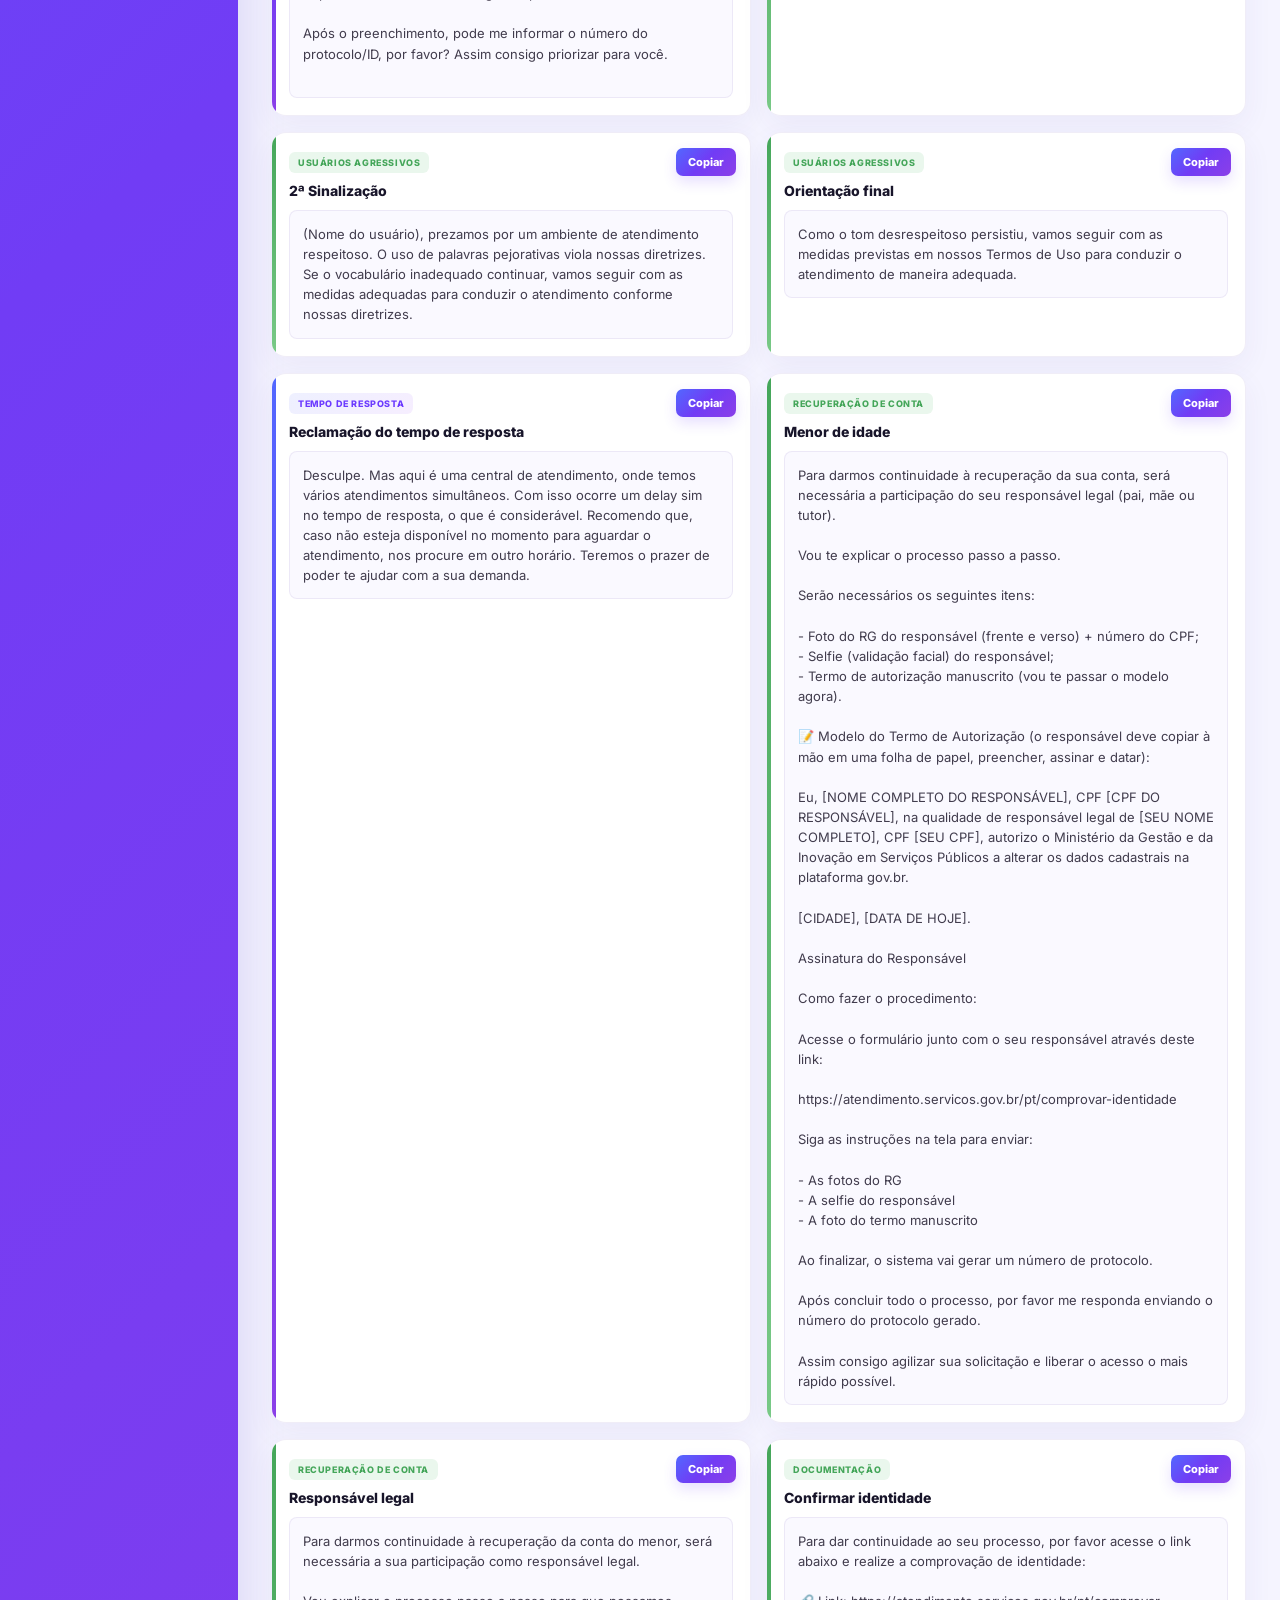
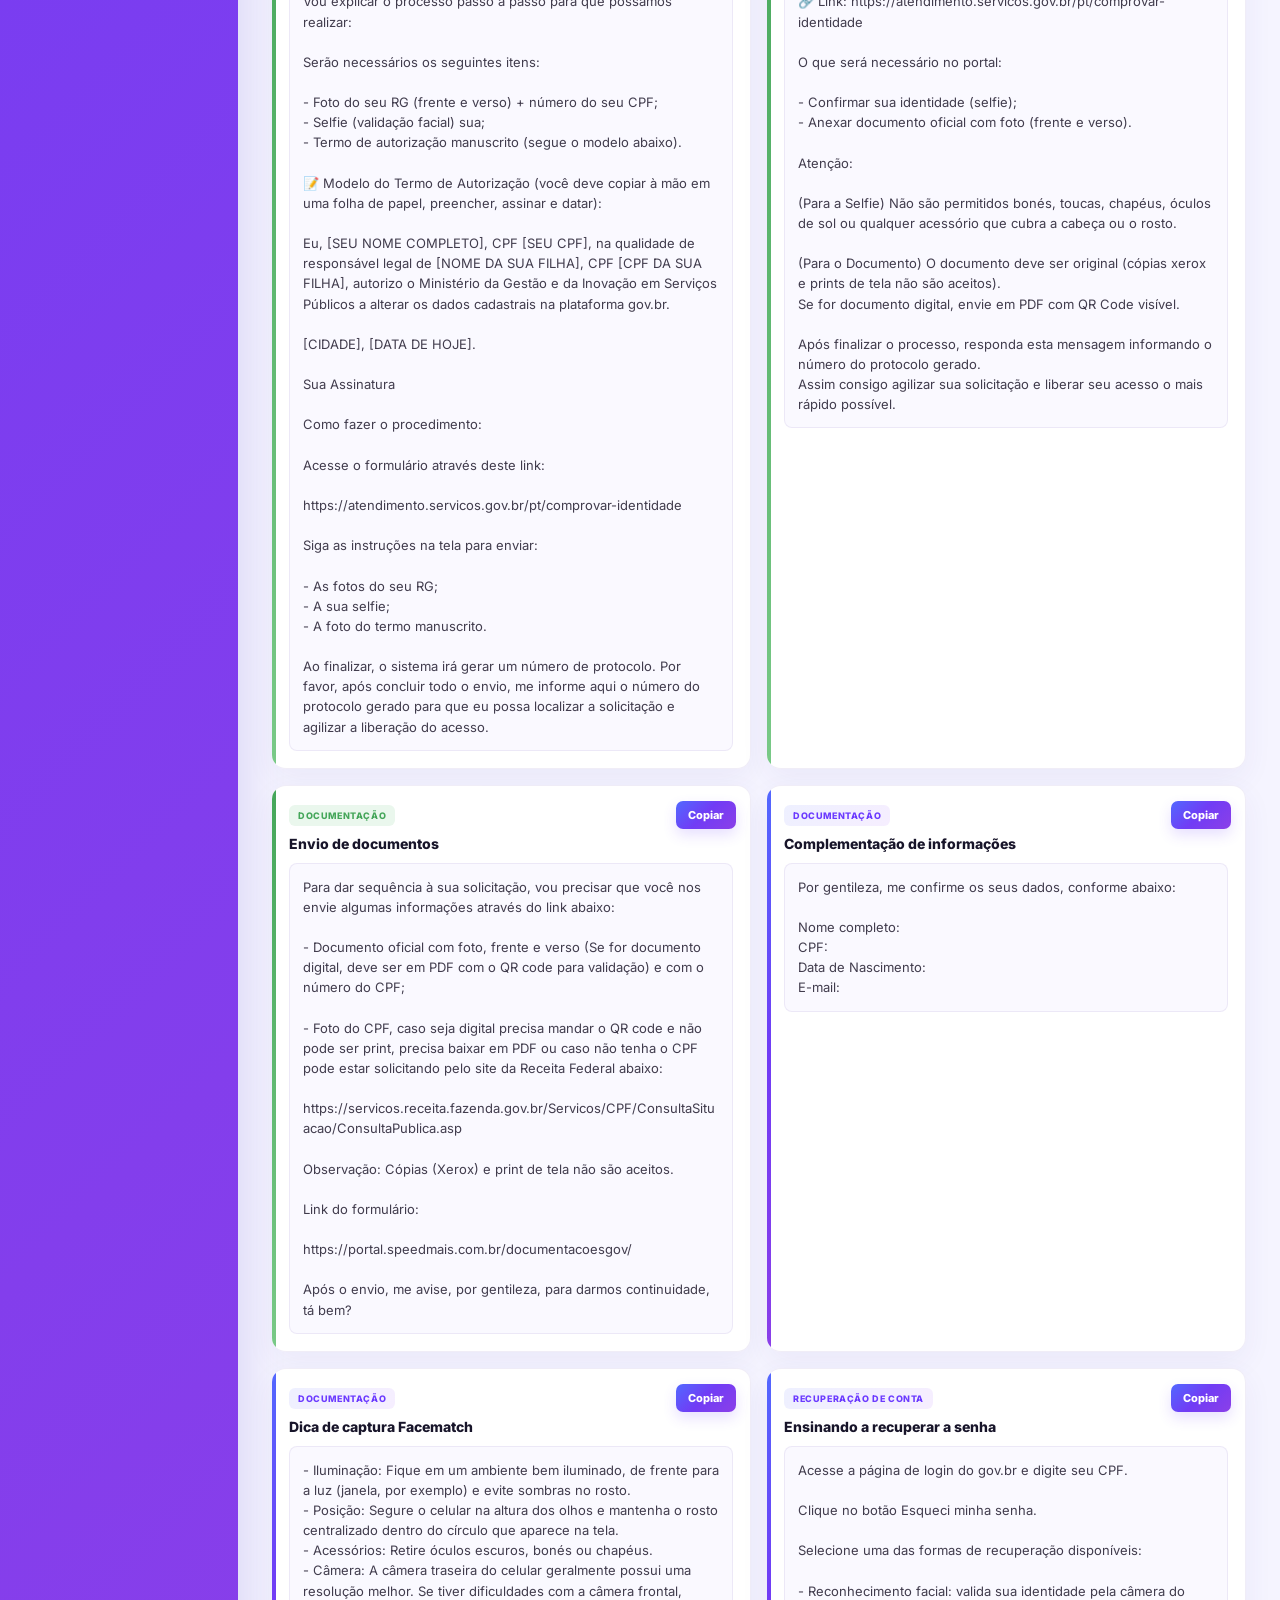
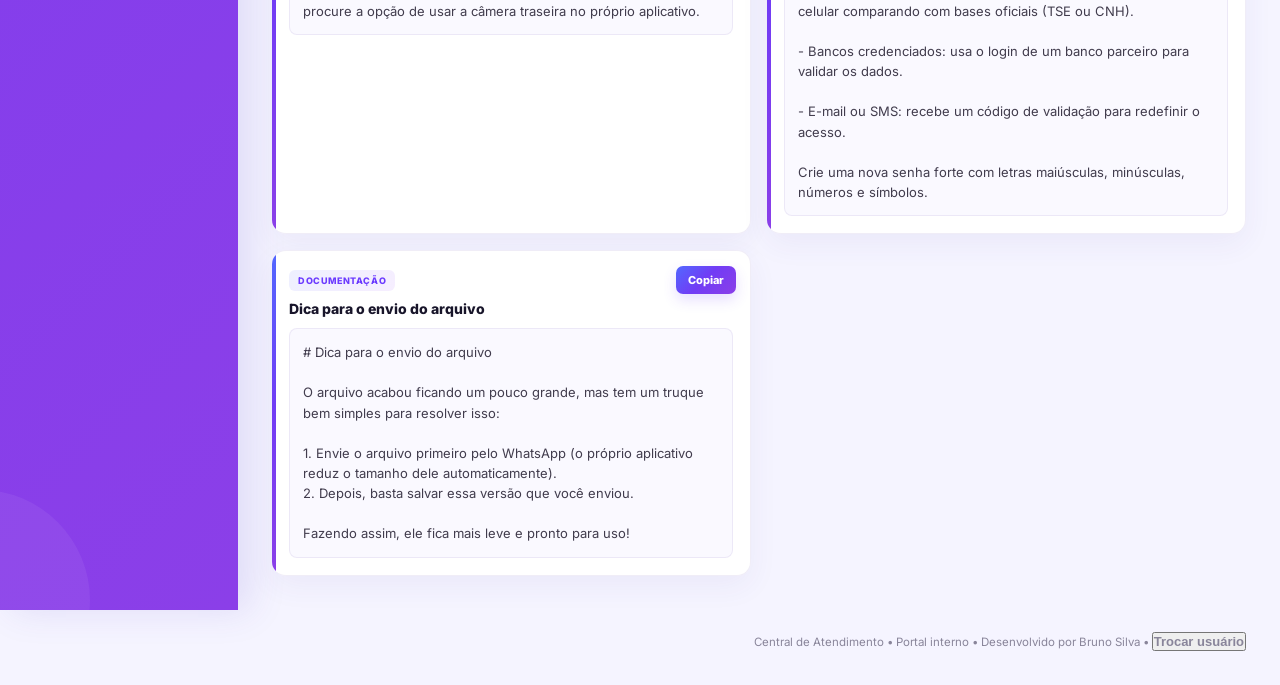
==== commit a1d01e83: "Update index.html" ====
--- a/index.html
+++ b/index.html
@@ -6,163 +6,222 @@
 
 <title>Central de Atendimento - Intranet</title>
 
-<link rel="icon" type="image/svg+xml" href="data:image/svg+xml,%3Csvg xmlns='http://www.w3.org/2000/svg' viewBox='0 0 64 64'%3E%3Crect width='64' height='64' rx='14' fill='%23820AD1'/%3E%3Cpath d='M16 20c0-4.4 3.6-8 8-8h16c4.4 0 8 3.6 8 8v13c0 4.4-3.6 8-8 8H30l-10 9v-9h-4c-4.4 0-8-3.6-8-8V20z' fill='white'/%3E%3Cpath d='M22 25h20M22 31h13' stroke='%23B66BE0' stroke-width='4' stroke-linecap='round'/%3E%3C/svg%3E">
+<!-- =====================================================
+     FAVICON
+===================================================== -->
+
+<link rel="icon" type="image/svg+xml"
+href="data:image/svg+xml,%3Csvg xmlns='http://www.w3.org/2000/svg' viewBox='0 0 64 64'%3E%3Crect width='64' height='64' rx='16' fill='%236C3BFF'/%3E%3Cpath d='M16 20c0-4.4 3.6-8 8-8h16c4.4 0 8 3.6 8 8v13c0 4.4-3.6 8-8 8H30l-10 9v-9h-4c-4.4 0-8-3.6-8-8V20z' fill='white'/%3E%3Cpath d='M22 25h20M22 31h13' stroke='%23B9A7FF' stroke-width='4' stroke-linecap='round'/%3E%3C/svg%3E">
+
+<!-- =====================================================
+     FONTES
+===================================================== -->
 
 <link rel="preconnect" href="https://fonts.googleapis.com">
 <link rel="preconnect" href="https://fonts.gstatic.com" crossorigin>
 
 <link href="https://fonts.googleapis.com/css2?family=Inter:wght@400;500;600;700;800&display=swap" rel="stylesheet">
 
+
 <style>
 
-/* =========================================================
+/* =====================================================
    RESET
-========================================================= */
+===================================================== */
 
 *{
-  box-sizing:border-box;
-  margin:0;
-  padding:0;
+    box-sizing:border-box;
+    margin:0;
+    padding:0;
 }
 
 html{
-  scroll-behavior:smooth;
-}
-
-
-/* =========================================================
-   TEMA PRINCIPAL
-========================================================= */
+    scroll-behavior:smooth;
+}
+
+
+/* =====================================================
+   VARIÁVEIS — AURORA
+===================================================== */
 
 :root{
 
-  --roxo-profundo:#25003D;
-  --roxo-marinho:#3A075C;
-
-  --roxo:#820AD1;
-  --roxo-forte:#6A00A8;
-  --roxo-hover:#7200B8;
-
-  --roxo-claro:#F3E8FA;
-  --roxo-suave:#F8F2FC;
-
-  --fundo:#F7F7F8;
-
-  --superficie:#FFFFFF;
-  --superficie-alt:#FBFAFC;
-
-  --borda:#E7E4EA;
-  --borda-suave:#EEEAF1;
-
-  --texto:#222222;
-  --texto-forte:#191919;
-  --texto-secundario:#5F5A63;
-
-  --muted:#817B85;
-
-  --texto-icone:#A29BA8;
-  --texto-fraco:#C8C3CC;
-
-  --chip-bg:#F0EDF2;
-
-  --verde:#45A65A;
-  --verde-claro:#EAF6ED;
-  --verde-forte:#328742;
-
-  --erro:#C62828;
-  --erro-fundo:#FDECEC;
-  --erro-borda:#F1C5C5;
-
-  --script-texto:#403A44;
-
-  --assinatura:
-    linear-gradient(
-      90deg,
-      var(--roxo-profundo) 0%,
-      var(--roxo) 55%,
-      #B66BE0 100%
-    );
-
-  --radius:12px;
-
-  --font-body:
-    'Inter',
-    -apple-system,
-    BlinkMacSystemFont,
-    "Segoe UI",
-    Roboto,
-    Helvetica,
-    Arial,
-    sans-serif;
-}
-
-
-/* =========================================================
+    --primary:#6C3BFF;
+    --primary-light:#8B5CFF;
+    --primary-dark:#4C20D8;
+
+    --blue:#5268FF;
+    --violet:#7A3FF2;
+
+    --gradient:
+        linear-gradient(
+            135deg,
+            #5268FF 0%,
+            #713CF5 48%,
+            #8B3FE8 100%
+        );
+
+    --gradient-soft:
+        linear-gradient(
+            135deg,
+            #EEF0FF 0%,
+            #F6EEFF 100%
+        );
+
+    --background:#F5F4FF;
+
+    --surface:#FFFFFF;
+
+    --surface-soft:#FAF9FF;
+
+    --text:#242038;
+
+    --text-strong:#18152A;
+
+    --text-secondary:#69657A;
+
+    --muted:#89859A;
+
+    --icon-muted:#A7A3B5;
+
+    --border:rgba(105,83,180,.10);
+
+    --border-strong:rgba(105,83,180,.17);
+
+    --success:#45A65A;
+
+    --success-bg:#EAF7ED;
+
+    --danger:#C62828;
+
+    --danger-bg:#FDECEC;
+
+    --danger-border:#F1C5C5;
+
+    --script-text:#413C4D;
+
+    --chip:#F0EEFA;
+
+    --shadow:
+        0 15px 40px rgba(72,52,160,.08);
+
+    --shadow-hover:
+        0 20px 45px rgba(72,52,160,.14);
+
+    --radius:14px;
+
+    --font:
+        'Inter',
+        -apple-system,
+        BlinkMacSystemFont,
+        "Segoe UI",
+        Roboto,
+        Helvetica,
+        Arial,
+        sans-serif;
+}
+
+
+/* =====================================================
    DARK MODE
-========================================================= */
+===================================================== */
 
 [data-theme="dark"]{
 
-  --roxo-profundo:#E9D5F7;
-  --roxo-marinho:#E1C4F0;
-
-  --roxo:#A855D8;
-  --roxo-forte:#B76BE1;
-  --roxo-hover:#C17AE8;
-
-  --roxo-claro:#351B42;
-  --roxo-suave:#281A31;
-
-  --fundo:#101010;
-
-  --superficie:#191919;
-  --superficie-alt:#151515;
-
-  --borda:#302A33;
-  --borda-suave:#29232D;
-
-  --texto:#F4F1F5;
-  --texto-forte:#FFFFFF;
-  --texto-secundario:#C0B9C4;
-
-  --muted:#9B949F;
-
-  --texto-icone:#817987;
-  --texto-fraco:#5C5560;
-
-  --chip-bg:#29232D;
-
-  --verde:#7BC486;
-  --verde-claro:#1E3022;
-  --verde-forte:#92D69A;
-
-  --erro:#F28B8B;
-  --erro-fundo:#3A2020;
-  --erro-borda:#603232;
-
-  --script-texto:#DDD5E0;
-}
-
-
-/* =========================================================
+    --primary:#9A76FF;
+    --primary-light:#B295FF;
+    --primary-dark:#7A51F5;
+
+    --blue:#7484FF;
+    --violet:#9B6AF5;
+
+    --gradient:
+        linear-gradient(
+            135deg,
+            #4659D8 0%,
+            #6937D8 48%,
+            #833DC8 100%
+        );
+
+    --gradient-soft:
+        linear-gradient(
+            135deg,
+            #251E3E 0%,
+            #301D3A 100%
+        );
+
+    --background:#10101A;
+
+    --surface:#191923;
+
+    --surface-soft:#15151F;
+
+    --text:#F3F1FA;
+
+    --text-strong:#FFFFFF;
+
+    --text-secondary:#C1BDCC;
+
+    --muted:#9691A5;
+
+    --icon-muted:#777286;
+
+    --border:rgba(190,175,255,.10);
+
+    --border-strong:rgba(190,175,255,.17);
+
+    --success:#7BC486;
+
+    --success-bg:#1D3022;
+
+    --danger:#F28B8B;
+
+    --danger-bg:#3A2020;
+
+    --danger-border:#603232;
+
+    --script-text:#DED9E7;
+
+    --chip:#292633;
+
+    --shadow:
+        0 15px 40px rgba(0,0,0,.18);
+
+    --shadow-hover:
+        0 20px 45px rgba(0,0,0,.30);
+}
+
+
+/* =====================================================
    BASE
-========================================================= */
+===================================================== */
 
 body{
 
-  font-family:var(--font-body);
-
-  background:var(--fundo);
-
-  color:var(--texto);
-
-  min-height:100vh;
-
-  -webkit-font-smoothing:antialiased;
-
-  transition:
-    background-color .25s ease,
-    color .25s ease;
+    font-family:var(--font);
+
+    background:
+        radial-gradient(
+            700px 400px at 90% -10%,
+            rgba(139,92,255,.10),
+            transparent 70%
+        ),
+
+        var(--background);
+
+    color:var(--text);
+
+    min-height:100vh;
+
+    -webkit-font-smoothing:antialiased;
+
+    transition:
+        background-color .25s ease,
+        color .25s ease;
+}
+
+body.bloqueado{
+    overflow:hidden;
 }
 
 body,
@@ -176,1696 +235,1877 @@
 .menu-toggle,
 .theme-toggle,
 .busca-input{
-
-  transition:
-    background-color .25s ease,
-    border-color .25s ease,
-    color .25s ease,
-    box-shadow .25s ease;
-}
-
-body.bloqueado{
-  overflow:hidden;
+    transition:
+        background-color .25s ease,
+        border-color .25s ease,
+        color .25s ease,
+        box-shadow .25s ease;
 }
 
 :focus-visible{
-
-  outline:
-    2px solid var(--roxo);
-
-  outline-offset:2px;
+    outline:2px solid var(--primary);
+    outline-offset:2px;
 }
 
 @media (prefers-reduced-motion:reduce){
 
-  *{
-
-    animation-duration:.001ms!important;
-
-    transition-duration:.001ms!important;
-
-    scroll-behavior:auto!important;
-  }
-}
-
-
-/* =========================================================
+    *{
+        animation-duration:.001ms!important;
+        transition-duration:.001ms!important;
+        scroll-behavior:auto!important;
+    }
+}
+
+
+/* =====================================================
    LOGIN
-========================================================= */
+===================================================== */
 
 .login-overlay{
 
-  position:fixed;
-
-  inset:0;
-
-  background:
-
-    radial-gradient(
-      800px 500px at 10% 0%,
-      rgba(130,10,209,.45),
-      transparent 65%
-    ),
-
-    radial-gradient(
-      700px 500px at 100% 100%,
-      rgba(182,107,224,.25),
-      transparent 60%
-    ),
-
-    linear-gradient(
-      145deg,
-      #25003D,
-      #3A075C 55%,
-      #180025
-    );
-
-  display:flex;
-
-  align-items:center;
-
-  justify-content:center;
-
-  padding:20px;
-
-  z-index:9999;
+    position:fixed;
+
+    inset:0;
+
+    background:
+
+        radial-gradient(
+            900px 600px at 5% 0%,
+            rgba(82,104,255,.50),
+            transparent 65%
+        ),
+
+        radial-gradient(
+            800px 600px at 100% 100%,
+            rgba(139,63,232,.45),
+            transparent 60%
+        ),
+
+        linear-gradient(
+            145deg,
+            #4659E8 0%,
+            #6937D8 48%,
+            #833DC8 100%
+        );
+
+    display:flex;
+
+    align-items:center;
+
+    justify-content:center;
+
+    padding:20px;
+
+    z-index:9999;
 }
 
 .login-box{
 
-  width:100%;
-
-  max-width:440px;
-
-  background:var(--superficie);
-
-  border-radius:18px;
-
-  padding:38px 34px 32px;
-
-  box-shadow:
-    0 30px 80px rgba(0,0,0,.35);
-
-  position:relative;
-
-  overflow:hidden;
+    width:100%;
+
+    max-width:440px;
+
+    background:rgba(255,255,255,.97);
+
+    border-radius:22px;
+
+    padding:40px 35px 32px;
+
+    box-shadow:
+        0 35px 90px rgba(34,17,100,.30);
+
+    position:relative;
+
+    overflow:hidden;
 }
 
 .login-box::before{
 
-  content:"";
-
-  position:absolute;
-
-  top:0;
-  left:0;
-  right:0;
-
-  height:4px;
-
-  background:var(--assinatura);
+    content:"";
+
+    position:absolute;
+
+    left:0;
+
+    top:0;
+
+    right:0;
+
+    height:5px;
+
+    background:var(--gradient);
 }
 
 .login-brand{
 
-  text-align:center;
-
-  margin-bottom:28px;
+    text-align:center;
+
+    margin-bottom:28px;
 }
 
 .login-icon{
 
-  width:58px;
-
-  height:58px;
-
-  margin:0 auto 15px;
-
-  border-radius:15px;
-
-  background:
-    linear-gradient(
-      135deg,
-      var(--roxo-forte),
-      var(--roxo)
-    );
-
-  color:#fff;
-
-  display:grid;
-
-  place-items:center;
-
-  font-size:27px;
-
-  box-shadow:
-    0 12px 28px rgba(130,10,209,.28);
+    width:62px;
+
+    height:62px;
+
+    margin:0 auto 16px;
+
+    border-radius:17px;
+
+    background:var(--gradient);
+
+    color:#fff;
+
+    display:grid;
+
+    place-items:center;
+
+    font-size:28px;
+
+    box-shadow:
+        0 12px 30px rgba(108,59,255,.28);
 }
 
 .login-brand h1{
 
-  color:var(--roxo-profundo);
-
-  font-size:23px;
-
-  font-weight:800;
-
-  margin-bottom:7px;
-
-  letter-spacing:-.4px;
+    color:#27213D;
+
+    font-size:23px;
+
+    font-weight:800;
+
+    margin-bottom:7px;
+
+    letter-spacing:-.5px;
 }
 
 .login-brand p{
 
-  color:var(--muted);
-
-  font-size:13px;
+    color:#89859A;
+
+    font-size:13px;
 }
 
 .login-label{
 
-  display:block;
-
-  color:var(--texto-forte);
-
-  font-weight:700;
-
-  font-size:13px;
-
-  margin-bottom:8px;
+    display:block;
+
+    color:#302A42;
+
+    font-weight:700;
+
+    font-size:13px;
+
+    margin-bottom:8px;
 }
 
 .login-name{
 
-  width:100%;
-
-  padding:14px;
-
-  border:
-    1px solid var(--borda);
-
-  border-radius:10px;
-
-  font-size:15px;
-
-  font-family:var(--font-body);
-
-  outline:none;
-
-  margin-bottom:15px;
-
-  color:var(--texto);
-
-  background:var(--superficie);
+    width:100%;
+
+    padding:14px 15px;
+
+    border:
+        1px solid #E4E1EC;
+
+    border-radius:11px;
+
+    font-size:15px;
+
+    font-family:var(--font);
+
+    outline:none;
+
+    margin-bottom:15px;
+
+    color:#27213D;
+
+    background:#FFFFFF;
 }
 
 .login-name::placeholder{
-
-  color:var(--muted);
+    color:#A19CAF;
 }
 
 .login-name:focus{
 
-  border-color:var(--roxo);
-
-  box-shadow:
-    0 0 0 3px rgba(130,10,209,.12);
+    border-color:var(--primary);
+
+    box-shadow:
+        0 0 0 4px rgba(108,59,255,.10);
 }
 
 .terms-box{
 
-  background:var(--superficie-alt);
-
-  border:
-    1px solid var(--borda);
-
-  border-radius:10px;
-
-  padding:14px;
-
-  margin-bottom:15px;
+    background:#FAF9FF;
+
+    border:
+        1px solid #E7E3F0;
+
+    border-radius:11px;
+
+    padding:14px;
+
+    margin-bottom:15px;
 }
 
 .terms-check{
 
-  display:flex;
-
-  align-items:flex-start;
-
-  gap:9px;
-
-  color:var(--texto-secundario);
-
-  font-size:12px;
-
-  line-height:1.5;
-
-  cursor:pointer;
+    display:flex;
+
+    align-items:flex-start;
+
+    gap:9px;
+
+    color:#69657A;
+
+    font-size:12px;
+
+    line-height:1.5;
+
+    cursor:pointer;
 }
 
 .terms-check input{
 
-  margin-top:3px;
-
-  accent-color:var(--roxo);
+    margin-top:3px;
+
+    accent-color:var(--primary);
 }
 
 .terms-link{
 
-  border:0;
-
-  background:none;
-
-  color:var(--roxo);
-
-  font-weight:700;
-
-  cursor:pointer;
-
-  font-size:12px;
-
-  text-decoration:underline;
+    border:0;
+
+    background:none;
+
+    color:var(--primary);
+
+    font-weight:700;
+
+    cursor:pointer;
+
+    font-size:12px;
+
+    text-decoration:underline;
 }
 
 .login-button{
 
-  width:100%;
-
-  padding:14px;
-
-  border:0;
-
-  border-radius:10px;
-
-  background:
-    linear-gradient(
-      135deg,
-      var(--roxo-forte),
-      var(--roxo)
-    );
-
-  color:#fff;
-
-  font-family:var(--font-body);
-
-  font-size:14px;
-
-  font-weight:800;
-
-  cursor:pointer;
-
-  transition:
-    filter .15s,
-    transform .15s,
-    box-shadow .15s;
+    width:100%;
+
+    padding:15px;
+
+    border:0;
+
+    border-radius:11px;
+
+    background:var(--gradient);
+
+    color:#FFFFFF;
+
+    font-family:var(--font);
+
+    font-size:14px;
+
+    font-weight:800;
+
+    cursor:pointer;
+
+    box-shadow:
+        0 10px 25px rgba(108,59,255,.22);
+
+    transition:
+        transform .15s,
+        box-shadow .15s,
+        filter .15s;
 }
 
 .login-button:hover{
 
-  filter:brightness(1.07);
-
-  box-shadow:
-    0 8px 20px rgba(130,10,209,.22);
+    filter:brightness(1.06);
+
+    box-shadow:
+        0 14px 30px rgba(108,59,255,.28);
 }
 
 .login-button:active{
-
-  transform:translateY(1px);
+    transform:translateY(1px);
 }
 
 .login-error{
 
-  display:none;
-
-  color:var(--erro);
-
-  background:var(--erro-fundo);
-
-  border:
-    1px solid var(--erro-borda);
-
-  border-radius:8px;
-
-  padding:9px 11px;
-
-  margin-bottom:12px;
-
-  font-size:12px;
-}
-
-
-/* =========================================================
-   TERMOS
-========================================================= */
+    display:none;
+
+    color:var(--danger);
+
+    background:var(--danger-bg);
+
+    border:
+        1px solid var(--danger-border);
+
+    border-radius:9px;
+
+    padding:9px 11px;
+
+    margin-bottom:12px;
+
+    font-size:12px;
+}
+
+
+/* =====================================================
+   MODAL TERMOS
+===================================================== */
 
 .terms-modal{
 
-  position:fixed;
-
-  inset:0;
-
-  background:rgba(15,0,25,.65);
-
-  display:none;
-
-  align-items:center;
-
-  justify-content:center;
-
-  padding:20px;
-
-  z-index:10000;
+    position:fixed;
+
+    inset:0;
+
+    background:rgba(22,10,40,.65);
+
+    display:none;
+
+    align-items:center;
+
+    justify-content:center;
+
+    padding:20px;
+
+    z-index:10000;
 }
 
 .terms-modal.show{
-
-  display:flex;
+    display:flex;
 }
 
 .terms-content{
 
-  background:var(--superficie);
-
-  width:100%;
-
-  max-width:650px;
-
-  max-height:85vh;
-
-  overflow:auto;
-
-  border-radius:16px;
-
-  padding:28px;
-
-  box-shadow:
-    0 30px 80px rgba(0,0,0,.3);
+    background:var(--surface);
+
+    width:100%;
+
+    max-width:650px;
+
+    max-height:85vh;
+
+    overflow:auto;
+
+    border-radius:18px;
+
+    padding:30px;
+
+    box-shadow:
+        0 30px 80px rgba(0,0,0,.25);
 }
 
 .terms-content h2{
 
-  color:var(--roxo-profundo);
-
-  margin-bottom:15px;
-
-  font-size:20px;
+    color:var(--text-strong);
+
+    margin-bottom:15px;
+
+    font-size:20px;
 }
 
 .terms-content h3{
 
-  font-size:14px;
-
-  color:var(--roxo-marinho);
-
-  margin:16px 0 5px;
-
-  font-weight:800;
+    font-size:14px;
+
+    color:var(--primary);
+
+    margin:16px 0 5px;
+
+    font-weight:800;
 }
 
 .terms-content p{
 
-  font-size:13px;
-
-  line-height:1.6;
-
-  color:var(--texto-secundario);
+    font-size:13px;
+
+    line-height:1.6;
+
+    color:var(--text-secondary);
 }
 
 .terms-close{
 
-  float:right;
-
-  border:0;
-
-  background:var(--chip-bg);
-
-  border-radius:7px;
-
-  padding:6px 11px;
-
-  cursor:pointer;
-
-  font-size:13px;
-
-  font-weight:700;
-
-  color:var(--texto);
+    float:right;
+
+    border:0;
+
+    background:var(--chip);
+
+    border-radius:8px;
+
+    padding:7px 11px;
+
+    cursor:pointer;
+
+    font-size:13px;
+
+    font-weight:700;
+
+    color:var(--text);
 }
 
 .terms-close:hover{
 
-  background:var(--roxo-claro);
-
-  color:var(--roxo);
-}
-
-
-/* =========================================================
+    background:var(--gradient-soft);
+
+    color:var(--primary);
+}
+
+
+/* =====================================================
    TOPBAR
-========================================================= */
+===================================================== */
 
 .topbar{
 
-  height:66px;
-
-  background:var(--superficie);
-
-  border-bottom:
-    1px solid var(--borda);
-
-  display:flex;
-
-  align-items:center;
-
-  justify-content:space-between;
-
-  padding:0 28px;
-
-  position:sticky;
-
-  top:0;
-
-  z-index:10;
-
-  box-shadow:
-    0 1px 5px rgba(0,0,0,.04);
+    height:70px;
+
+    background:
+        rgba(255,255,255,.88);
+
+    border-bottom:
+        1px solid var(--border);
+
+    display:flex;
+
+    align-items:center;
+
+    justify-content:space-between;
+
+    padding:0 28px;
+
+    position:sticky;
+
+    top:0;
+
+    z-index:10;
+
+    backdrop-filter:blur(16px);
+
+    box-shadow:
+        0 4px 20px rgba(70,50,160,.04);
+}
+
+[data-theme="dark"] .topbar{
+
+    background:
+        rgba(25,25,35,.90);
 }
 
 .topbar::after{
 
-  content:"";
-
-  position:absolute;
-
-  left:0;
-  right:0;
-
-  bottom:-2px;
-
-  height:2px;
-
-  background:var(--assinatura);
-
-  opacity:.85;
+    content:"";
+
+    position:absolute;
+
+    left:0;
+
+    right:0;
+
+    bottom:-2px;
+
+    height:2px;
+
+    background:var(--gradient);
+
+    opacity:.85;
 }
 
 .topbar-left{
 
-  display:flex;
-
-  align-items:center;
-
-  gap:14px;
+    display:flex;
+
+    align-items:center;
+
+    gap:14px;
 }
 
 .menu-toggle{
 
-  width:38px;
-
-  height:38px;
-
-  border:
-    1px solid var(--borda);
-
-  background:var(--superficie);
-
-  color:var(--roxo);
-
-  border-radius:9px;
-
-  cursor:pointer;
-
-  font-size:19px;
-
-  display:grid;
-
-  place-items:center;
+    width:39px;
+
+    height:39px;
+
+    border:
+        1px solid var(--border-strong);
+
+    background:var(--surface);
+
+    color:var(--primary);
+
+    border-radius:10px;
+
+    cursor:pointer;
+
+    font-size:19px;
+
+    display:grid;
+
+    place-items:center;
 }
 
 .menu-toggle:hover{
 
-  background:var(--roxo-claro);
-
-  border-color:#D7B5E8;
+    background:var(--gradient-soft);
+
+    border-color:rgba(108,59,255,.25);
 }
 
 .brand{
 
-  display:flex;
-
-  align-items:center;
-
-  gap:12px;
-
-  color:var(--roxo-profundo);
-
-  font-weight:800;
+    display:flex;
+
+    align-items:center;
+
+    gap:12px;
+
+    color:var(--text-strong);
+
+    font-weight:800;
 }
 
 .brand-icon{
 
-  width:38px;
-
-  height:38px;
-
-  border-radius:10px;
-
-  background:
-    linear-gradient(
-      135deg,
-      var(--roxo-forte),
-      var(--roxo)
-    );
-
-  color:#fff;
-
-  display:grid;
-
-  place-items:center;
-
-  font-size:19px;
-
-  flex-shrink:0;
+    width:39px;
+
+    height:39px;
+
+    border-radius:11px;
+
+    background:var(--gradient);
+
+    color:#FFFFFF;
+
+    display:grid;
+
+    place-items:center;
+
+    font-size:19px;
+
+    flex-shrink:0;
+
+    box-shadow:
+        0 8px 20px rgba(108,59,255,.20);
 }
 
 .brand-text{
 
-  font-size:15px;
-
-  letter-spacing:-.2px;
+    font-size:15px;
+
+    letter-spacing:-.2px;
 }
 
 .brand-text small{
 
-  display:block;
-
-  color:var(--muted);
-
-  font-size:11px;
-
-  font-weight:500;
-
-  margin-top:2px;
+    display:block;
+
+    color:var(--muted);
+
+    font-size:11px;
+
+    font-weight:500;
+
+    margin-top:2px;
+}
+
+.user-area{
+
+    display:flex;
+
+    align-items:center;
+
+    gap:12px;
+}
+
+.user-name{
+
+    font-size:13px;
+
+    color:var(--text-strong);
+
+    font-weight:600;
+}
+
+.theme-toggle{
+
+    width:39px;
+
+    height:39px;
+
+    border:
+        1px solid var(--border-strong);
+
+    background:var(--surface);
+
+    color:var(--primary);
+
+    border-radius:10px;
+
+    cursor:pointer;
+
+    font-size:16px;
+
+    display:grid;
+
+    place-items:center;
+}
+
+.theme-toggle:hover{
+
+    background:var(--gradient-soft);
 }
 
 .status{
 
-  font-size:12px;
-
-  color:var(--verde-forte);
-
-  display:flex;
-
-  align-items:center;
-
-  gap:7px;
-
-  font-weight:700;
-
-  background:var(--verde-claro);
-
-  padding:6px 12px;
-
-  border-radius:999px;
+    font-size:12px;
+
+    color:var(--success);
+
+    display:flex;
+
+    align-items:center;
+
+    gap:7px;
+
+    font-weight:700;
+
+    background:var(--success-bg);
+
+    padding:7px 13px;
+
+    border-radius:999px;
 }
 
 .status-dot{
 
-  width:7px;
-
-  height:7px;
-
-  background:var(--verde);
-
-  border-radius:50%;
-
-  box-shadow:
-    0 0 0 3px rgba(69,166,90,.15);
-}
-
-.user-area{
-
-  display:flex;
-
-  align-items:center;
-
-  gap:14px;
-}
-
-.theme-toggle{
-
-  width:38px;
-
-  height:38px;
-
-  border:
-    1px solid var(--borda);
-
-  background:var(--superficie);
-
-  color:var(--roxo);
-
-  border-radius:9px;
-
-  cursor:pointer;
-
-  font-size:16px;
-
-  display:grid;
-
-  place-items:center;
-}
-
-.theme-toggle:hover{
-
-  background:var(--roxo-claro);
-
-  border-color:#D7B5E8;
-}
-
-.user-name{
-
-  font-size:13px;
-
-  color:var(--texto-forte);
-
-  font-weight:600;
-}
-
-.user-name button{
-
-  border:0;
-
-  background:none;
-
-  color:var(--roxo);
-
-  cursor:pointer;
-
-  font-size:11px;
-
-  margin-left:6px;
-
-  font-weight:700;
-}
-
-
-/* =========================================================
+    width:7px;
+
+    height:7px;
+
+    background:var(--success);
+
+    border-radius:50%;
+
+    box-shadow:
+        0 0 0 3px rgba(69,166,90,.14);
+}
+
+
+/* =====================================================
    LAYOUT
-========================================================= */
+===================================================== */
 
 .layout{
 
-  display:grid;
-
-  grid-template-columns:
-    236px minmax(0,1fr);
-
-  max-width:1440px;
-
-  margin:0 auto;
-
-  min-height:
-    calc(100vh - 66px);
-
-  transition:
-    grid-template-columns .2s ease;
+    display:grid;
+
+    grid-template-columns:
+        238px minmax(0,1fr);
+
+    max-width:1500px;
+
+    margin:0 auto;
+
+    min-height:
+        calc(100vh - 70px);
+
+    transition:
+        grid-template-columns .25s ease;
 }
 
 .layout.collapsed{
 
-  grid-template-columns:
-    72px minmax(0,1fr);
-}
-
-
-/* =========================================================
+    grid-template-columns:
+        76px minmax(0,1fr);
+}
+
+
+/* =====================================================
    SIDEBAR
-========================================================= */
+===================================================== */
 
 .sidebar{
 
-  background:var(--superficie);
-
-  border-right:
-    1px solid var(--borda);
-
-  padding:26px 14px;
-
-  overflow:hidden;
+    background:var(--gradient);
+
+    border:0;
+
+    padding:25px 14px;
+
+    overflow:hidden;
+
+    position:relative;
+
+    box-shadow:
+        12px 0 35px rgba(76,52,190,.13);
+}
+
+.sidebar::before{
+
+    content:"";
+
+    position:absolute;
+
+    width:280px;
+
+    height:280px;
+
+    border-radius:50%;
+
+    background:
+        rgba(255,255,255,.08);
+
+    top:-100px;
+
+    right:-160px;
+
+    pointer-events:none;
+}
+
+.sidebar::after{
+
+    content:"";
+
+    position:absolute;
+
+    width:220px;
+
+    height:220px;
+
+    border-radius:50%;
+
+    background:
+        rgba(255,255,255,.06);
+
+    bottom:-100px;
+
+    left:-130px;
+
+    pointer-events:none;
 }
 
 .layout.collapsed .sidebar{
 
-  padding:26px 10px;
+    padding:25px 10px;
 }
 
 .menu-title{
 
-  font-size:11px;
-
-  color:var(--texto-icone);
-
-  font-weight:800;
-
-  text-transform:uppercase;
-
-  padding:0 12px 12px;
-
-  letter-spacing:.7px;
-
-  white-space:nowrap;
+    font-size:10px;
+
+    color:rgba(255,255,255,.60);
+
+    font-weight:800;
+
+    text-transform:uppercase;
+
+    padding:0 12px 13px;
+
+    letter-spacing:.8px;
+
+    white-space:nowrap;
 }
 
 .menu{
 
-  list-style:none;
+    list-style:none;
+
+    position:relative;
+
+    z-index:1;
 }
 
 .menu li{
 
-  margin-bottom:4px;
+    margin-bottom:5px;
 }
 
 .menu button{
 
-  width:100%;
-
-  border:0;
-
-  background:transparent;
-
-  text-align:left;
-
-  padding:10px 12px;
-
-  border-radius:8px;
-
-  color:var(--texto-secundario);
-
-  font-size:14px;
-
-  font-family:var(--font-body);
-
-  cursor:pointer;
-
-  white-space:nowrap;
-
-  overflow:hidden;
-
-  border-left:
-    3px solid transparent;
+    width:100%;
+
+    border:0;
+
+    background:transparent;
+
+    text-align:left;
+
+    padding:11px 12px;
+
+    border-radius:10px;
+
+    color:rgba(255,255,255,.78);
+
+    font-size:13px;
+
+    font-family:var(--font);
+
+    cursor:pointer;
+
+    white-space:nowrap;
+
+    overflow:hidden;
+
+    border-left:
+        3px solid transparent;
+
+    transition:
+        background .15s,
+        color .15s,
+        transform .15s;
 }
 
 .menu button:hover{
 
-  background:var(--roxo-suave);
-
-  color:var(--roxo);
+    background:
+        rgba(255,255,255,.11);
+
+    color:#FFFFFF;
+
+    transform:translateX(2px);
 }
 
 .menu button.active{
 
-  background:var(--roxo-claro);
-
-  color:var(--roxo);
-
-  font-weight:800;
-
-  border-left-color:var(--roxo);
+    background:
+        rgba(255,255,255,.17);
+
+    color:#FFFFFF;
+
+    font-weight:800;
+
+    border-left-color:#FFFFFF;
+
+    box-shadow:
+        0 8px 20px rgba(40,15,100,.10);
 }
 
 .layout.collapsed .menu-title{
 
-  visibility:hidden;
-
-  height:0;
-
-  padding:0;
+    visibility:hidden;
+
+    height:0;
+
+    padding:0;
 }
 
 .layout.collapsed .menu button{
 
-  font-size:19px;
-
-  text-align:center;
-
-  padding:10px 0;
-
-  color:transparent;
+    font-size:19px;
+
+    text-align:center;
+
+    padding:11px 0;
+
+    color:transparent;
 }
 
 .layout.collapsed .menu button::first-letter{
 
-  font-size:19px;
-}
-
-
-/* =========================================================
+    font-size:19px;
+}
+
+
+/* =====================================================
    MAIN
-========================================================= */
+===================================================== */
 
 .main{
 
-  padding:32px;
+    padding:34px;
+
+    min-width:0;
+
+    position:relative;
+}
+
+.main::before{
+
+    content:"";
+
+    position:absolute;
+
+    top:0;
+
+    right:0;
+
+    width:420px;
+
+    height:260px;
+
+    background:
+        radial-gradient(
+            circle,
+            rgba(139,92,255,.09),
+            transparent 70%
+        );
+
+    pointer-events:none;
 }
 
 .welcome{
 
-  margin-bottom:24px;
-
-  position:relative;
-
-  padding-left:16px;
+    margin-bottom:25px;
+
+    position:relative;
+
+    padding-left:17px;
+
+    z-index:1;
 }
 
 .welcome::before{
 
-  content:"";
-
-  position:absolute;
-
-  left:0;
-
-  top:4px;
-
-  bottom:4px;
-
-  width:4px;
-
-  border-radius:4px;
-
-  background:var(--assinatura);
+    content:"";
+
+    position:absolute;
+
+    left:0;
+
+    top:3px;
+
+    bottom:3px;
+
+    width:4px;
+
+    border-radius:5px;
+
+    background:var(--gradient);
 }
 
 .welcome h1{
 
-  font-size:25px;
-
-  font-weight:800;
-
-  color:var(--roxo-profundo);
-
-  margin-bottom:5px;
-
-  letter-spacing:-.5px;
+    font-size:26px;
+
+    font-weight:800;
+
+    color:var(--text-strong);
+
+    margin-bottom:5px;
+
+    letter-spacing:-.6px;
 }
 
 .welcome p{
 
-  color:var(--muted);
-
-  font-size:14px;
-}
-
-
-/* =========================================================
+    color:var(--muted);
+
+    font-size:14px;
+}
+
+
+/* =====================================================
    BUSCA
-========================================================= */
+===================================================== */
 
 .search-wrap{
 
-  position:relative;
-
-  margin-bottom:26px;
+    position:relative;
+
+    margin-bottom:27px;
+
+    z-index:1;
 }
 
 .search-icon{
 
-  position:absolute;
-
-  left:17px;
-
-  top:50%;
-
-  transform:translateY(-50%);
-
-  font-size:16px;
-
-  color:var(--texto-icone);
+    position:absolute;
+
+    left:17px;
+
+    top:50%;
+
+    transform:translateY(-50%);
+
+    font-size:16px;
+
+    color:var(--icon-muted);
 }
 
 .busca-input{
 
-  width:100%;
-
-  padding:14px 18px 14px 46px;
-
-  font-size:15px;
-
-  font-family:var(--font-body);
-
-  border:
-    1px solid var(--borda);
-
-  border-radius:10px;
-
-  outline:none;
-
-  background:var(--superficie);
-
-  color:var(--texto);
+    width:100%;
+
+    padding:15px 18px 15px 46px;
+
+    font-size:14px;
+
+    font-family:var(--font);
+
+    border:
+        1px solid var(--border);
+
+    border-radius:13px;
+
+    outline:none;
+
+    background:
+        rgba(255,255,255,.88);
+
+    color:var(--text);
+
+    box-shadow:
+        0 7px 25px rgba(72,52,160,.05);
+
+    backdrop-filter:blur(10px);
+}
+
+[data-theme="dark"] .busca-input{
+
+    background:
+        rgba(25,25,35,.88);
 }
 
 .busca-input::placeholder{
-
-  color:var(--muted);
+    color:var(--muted);
 }
 
 .busca-input:focus{
 
-  border-color:var(--roxo);
-
-  box-shadow:
-    0 0 0 3px rgba(130,10,209,.10);
-}
-
-
-/* =========================================================
+    border-color:rgba(108,59,255,.35);
+
+    box-shadow:
+        0 0 0 4px rgba(108,59,255,.08),
+        0 10px 30px rgba(72,52,160,.08);
+}
+
+
+/* =====================================================
    QUICK LINKS
-========================================================= */
+===================================================== */
 
 .quick-links{
 
-  display:grid;
-
-  grid-template-columns:
-    repeat(4,1fr);
-
-  gap:14px;
-
-  margin-bottom:8px;
+    display:grid;
+
+    grid-template-columns:
+        repeat(4,1fr);
+
+    gap:15px;
+
+    margin-bottom:10px;
+
+    position:relative;
+
+    z-index:1;
 }
 
 .quick-link{
 
-  position:relative;
-
-  text-align:left;
-
-  background:var(--superficie);
-
-  border:
-    1px solid var(--borda);
-
-  border-radius:12px;
-
-  padding:16px 16px 14px;
-
-  cursor:pointer;
-
-  font-family:var(--font-body);
-
-  display:flex;
-
-  flex-direction:column;
-
-  gap:9px;
-
-  overflow:hidden;
+    position:relative;
+
+    text-align:left;
+
+    background:
+        rgba(255,255,255,.94);
+
+    border:
+        1px solid var(--border);
+
+    border-radius:14px;
+
+    padding:17px 17px 15px;
+
+    cursor:pointer;
+
+    font-family:var(--font);
+
+    display:flex;
+
+    flex-direction:column;
+
+    gap:9px;
+
+    overflow:hidden;
+
+    box-shadow:var(--shadow);
+}
+
+[data-theme="dark"] .quick-link{
+
+    background:
+        rgba(25,25,35,.95);
 }
 
 .quick-link::before{
 
-  content:"";
-
-  position:absolute;
-
-  left:0;
-
-  top:0;
-
-  bottom:0;
-
-  width:3px;
-
-  background:var(--assinatura);
-
-  opacity:0;
-
-  transition:opacity .15s;
+    content:"";
+
+    position:absolute;
+
+    left:0;
+
+    top:0;
+
+    bottom:0;
+
+    width:4px;
+
+    background:var(--gradient);
+
+    opacity:0;
+
+    transition:opacity .2s;
 }
 
 .quick-link:hover{
 
-  border-color:#D9BCE7;
-
-  box-shadow:
-    0 10px 25px rgba(48,0,70,.08);
-
-  transform:translateY(-2px);
+    border-color:
+        rgba(108,59,255,.18);
+
+    box-shadow:var(--shadow-hover);
+
+    transform:translateY(-3px);
 }
 
 .quick-link:hover::before{
-
-  opacity:1;
+    opacity:1;
 }
 
 .quick-link-top{
 
-  display:flex;
-
-  align-items:center;
-
-  justify-content:space-between;
-
-  gap:8px;
+    display:flex;
+
+    align-items:center;
+
+    justify-content:space-between;
+
+    gap:8px;
 }
 
 .quick-link-icon{
 
-  width:34px;
-
-  height:34px;
-
-  border-radius:9px;
-
-  background:var(--roxo-claro);
-
-  color:var(--roxo);
-
-  display:grid;
-
-  place-items:center;
-
-  font-size:16px;
+    width:36px;
+
+    height:36px;
+
+    border-radius:10px;
+
+    background:var(--gradient);
+
+    color:#FFFFFF;
+
+    display:grid;
+
+    place-items:center;
+
+    font-size:16px;
+
+    box-shadow:
+        0 8px 18px rgba(108,59,255,.20);
 }
 
 .quick-link-arrow{
 
-  color:var(--texto-fraco);
-
-  font-size:14px;
-
-  transition:
-    transform .15s,
-    color .15s;
+    color:var(--icon-muted);
+
+    font-size:14px;
+
+    transition:
+        transform .15s,
+        color .15s;
 }
 
 .quick-link:hover .quick-link-arrow{
 
-  color:var(--roxo);
-
-  transform:
-    translate(2px,-2px);
+    color:var(--primary);
+
+    transform:
+        translate(2px,-2px);
 }
 
 .quick-link strong{
 
-  display:block;
-
-  font-size:13.5px;
-
-  color:var(--texto);
-
-  font-weight:800;
+    display:block;
+
+    font-size:13px;
+
+    color:var(--text);
+
+    font-weight:800;
 }
 
 .quick-link span{
 
-  display:block;
-
-  font-size:12px;
-
-  color:var(--muted);
-}
-
-
-/* =========================================================
+    display:block;
+
+    font-size:11.5px;
+
+    color:var(--muted);
+}
+
+
+/* =====================================================
+   CABEÇALHOS DE SEÇÃO
+===================================================== */
+
+.section-head{
+
+    display:flex;
+
+    align-items:center;
+
+    justify-content:space-between;
+
+    margin:31px 0 14px;
+}
+
+.section-head h2{
+
+    font-size:16px;
+
+    font-weight:800;
+
+    color:var(--text-strong);
+
+    letter-spacing:-.2px;
+}
+
+.count{
+
+    font-size:11px;
+
+    color:var(--primary);
+
+    background:var(--gradient-soft);
+
+    padding:5px 11px;
+
+    border-radius:999px;
+
+    font-weight:800;
+}
+
+
+/* =====================================================
    LINKS
-========================================================= */
-
-.section-head{
-
-  display:flex;
-
-  align-items:center;
-
-  justify-content:space-between;
-
-  margin:30px 0 13px;
-}
-
-.section-head h2{
-
-  font-size:16px;
-
-  font-weight:800;
-
-  color:var(--roxo-profundo);
-}
-
-.count{
-
-  font-size:12px;
-
-  color:var(--muted);
-
-  background:var(--chip-bg);
-
-  padding:4px 10px;
-
-  border-radius:999px;
-
-  font-weight:700;
-}
+===================================================== */
 
 .grid-links{
 
-  display:grid;
-
-  grid-template-columns:
-    repeat(auto-fill,minmax(230px,1fr));
-
-  gap:14px;
+    display:grid;
+
+    grid-template-columns:
+        repeat(auto-fill,minmax(230px,1fr));
+
+    gap:14px;
+
+    position:relative;
+
+    z-index:1;
 }
 
 .link-card{
 
-  position:relative;
-
-  display:flex;
-
-  align-items:center;
-
-  gap:12px;
-
-  background:var(--superficie);
-
-  border:
-    1px solid var(--borda);
-
-  border-radius:12px;
-
-  padding:14px 16px;
-
-  text-decoration:none;
-
-  color:var(--texto);
-
-  overflow:hidden;
+    position:relative;
+
+    display:flex;
+
+    align-items:center;
+
+    gap:12px;
+
+    background:
+        rgba(255,255,255,.94);
+
+    border:
+        1px solid var(--border);
+
+    border-radius:14px;
+
+    padding:15px 16px;
+
+    text-decoration:none;
+
+    color:var(--text);
+
+    overflow:hidden;
+
+    box-shadow:
+        0 10px 28px rgba(72,52,160,.06);
+}
+
+[data-theme="dark"] .link-card{
+
+    background:
+        rgba(25,25,35,.95);
 }
 
 .link-card::before{
 
-  content:"";
-
-  position:absolute;
-
-  left:0;
-
-  top:0;
-
-  bottom:0;
-
-  width:3px;
-
-  background:var(--assinatura);
-
-  opacity:0;
+    content:"";
+
+    position:absolute;
+
+    left:0;
+
+    top:0;
+
+    bottom:0;
+
+    width:4px;
+
+    background:var(--gradient);
+
+    opacity:0;
 }
 
 .link-card:hover{
 
-  border-color:#D9BCE7;
-
-  box-shadow:
-    0 10px 22px rgba(48,0,70,.08);
-
-  transform:translateY(-2px);
+    border-color:
+        rgba(108,59,255,.18);
+
+    box-shadow:
+        0 18px 38px rgba(72,52,160,.11);
+
+    transform:translateY(-2px);
 }
 
 .link-card:hover::before{
-
-  opacity:1;
+    opacity:1;
 }
 
 .link-card-icon{
 
-  width:36px;
-
-  height:36px;
-
-  flex-shrink:0;
-
-  border-radius:9px;
-
-  background:var(--roxo-suave);
-
-  color:var(--roxo);
-
-  display:grid;
-
-  place-items:center;
-
-  font-size:17px;
+    width:38px;
+
+    height:38px;
+
+    flex-shrink:0;
+
+    border-radius:10px;
+
+    background:var(--gradient-soft);
+
+    color:var(--primary);
+
+    display:grid;
+
+    place-items:center;
+
+    font-size:17px;
 }
 
 .link-card-text{
 
-  flex:1;
-
-  min-width:0;
-
-  display:flex;
-
-  flex-direction:column;
+    flex:1;
+
+    min-width:0;
+
+    display:flex;
+
+    flex-direction:column;
 }
 
 .link-card-text strong{
 
-  font-size:13.5px;
-
-  color:var(--texto);
-
-  font-weight:800;
+    font-size:13px;
+
+    color:var(--text);
+
+    font-weight:800;
 }
 
 .link-card-text span{
 
-  font-size:11.5px;
-
-  color:var(--muted);
-
-  white-space:nowrap;
-
-  overflow:hidden;
-
-  text-overflow:ellipsis;
+    font-size:11px;
+
+    color:var(--muted);
+
+    white-space:nowrap;
+
+    overflow:hidden;
+
+    text-overflow:ellipsis;
 }
 
 .link-card-arrow{
 
-  color:var(--texto-fraco);
-
-  font-size:14px;
-
-  flex-shrink:0;
+    color:var(--icon-muted);
+
+    font-size:14px;
+
+    flex-shrink:0;
+
+    transition:
+        transform .15s,
+        color .15s;
 }
 
 .link-card:hover .link-card-arrow{
 
-  color:var(--roxo);
-
-  transform:
-    translate(2px,-2px);
-}
-
-
-/* =========================================================
+    color:var(--primary);
+
+    transform:
+        translate(2px,-2px);
+}
+
+
+/* =====================================================
    SCRIPTS
-========================================================= */
+===================================================== */
 
 .grid-scripts{
 
-  display:grid;
-
-  grid-template-columns:
-    repeat(auto-fill,minmax(330px,1fr));
-
-  gap:15px;
+    display:grid;
+
+    grid-template-columns:
+        repeat(auto-fill,minmax(330px,1fr));
+
+    gap:16px;
+
+    position:relative;
+
+    z-index:1;
 }
 
 .script-card{
 
-  background:var(--superficie);
-
-  border:
-    1px solid var(--borda);
-
-  border-left:
-    4px solid var(--roxo);
-
-  border-radius:10px;
-
-  padding:16px;
-
-  position:relative;
-
-  box-shadow:
-    0 1px 3px rgba(0,0,0,.04);
+    background:
+        rgba(255,255,255,.96);
+
+    border:
+        1px solid var(--border);
+
+    border-left:0;
+
+    border-radius:14px;
+
+    padding:17px;
+
+    position:relative;
+
+    box-shadow:
+        0 10px 30px rgba(72,52,160,.06);
+
+    overflow:hidden;
+}
+
+[data-theme="dark"] .script-card{
+
+    background:
+        rgba(25,25,35,.96);
+}
+
+.script-card::before{
+
+    content:"";
+
+    position:absolute;
+
+    left:0;
+
+    top:0;
+
+    bottom:0;
+
+    width:4px;
+
+    background:var(--gradient);
 }
 
 .script-card:hover{
 
-  box-shadow:
-    0 8px 24px rgba(48,0,70,.09);
-
-  transform:translateY(-1px);
-}
-
-.script-card.destaque{
-
-  border-left-color:var(--verde);
+    box-shadow:
+        0 18px 40px rgba(72,52,160,.11);
+
+    transform:translateY(-2px);
+}
+
+.script-card.destaque::before{
+
+    background:
+        linear-gradient(
+            180deg,
+            #45A65A,
+            #79C987
+        );
 }
 
 .script-card.destaque .categoria{
 
-  background:var(--verde-claro);
-
-  color:var(--verde-forte);
+    background:var(--success-bg);
+
+    color:var(--success);
 }
 
 .categoria{
 
-  display:inline-block;
-
-  margin-bottom:9px;
-
-  padding:4px 9px;
-
-  border-radius:5px;
-
-  background:var(--roxo-claro);
-
-  color:var(--roxo);
-
-  font-size:10px;
-
-  font-weight:800;
-
-  text-transform:uppercase;
-
-  letter-spacing:.5px;
+    display:inline-block;
+
+    margin-bottom:9px;
+
+    padding:5px 9px;
+
+    border-radius:6px;
+
+    background:var(--gradient-soft);
+
+    color:var(--primary);
+
+    font-size:9px;
+
+    font-weight:800;
+
+    text-transform:uppercase;
+
+    letter-spacing:.6px;
 }
 
 .script-header{
 
-  display:flex;
-
-  align-items:center;
-
-  margin-bottom:11px;
-
-  padding-right:88px;
+    display:flex;
+
+    align-items:center;
+
+    margin-bottom:11px;
+
+    padding-right:88px;
 }
 
 .script-title{
 
-  font-weight:800;
-
-  font-size:14px;
-
-  color:var(--roxo-marinho);
+    font-weight:800;
+
+    font-size:14px;
+
+    color:var(--text-strong);
 }
 
 .btn-copiar{
 
-  position:absolute;
-
-  top:15px;
-
-  right:14px;
-
-  background:var(--roxo);
-
-  color:#fff;
-
-  border:0;
-
-  padding:7px 12px;
-
-  border-radius:6px;
-
-  cursor:pointer;
-
-  font-size:12px;
-
-  font-weight:800;
-
-  font-family:var(--font-body);
+    position:absolute;
+
+    top:15px;
+
+    right:14px;
+
+    background:var(--gradient);
+
+    color:#FFFFFF;
+
+    border:0;
+
+    padding:7px 12px;
+
+    border-radius:7px;
+
+    cursor:pointer;
+
+    font-size:11px;
+
+    font-weight:800;
+
+    font-family:var(--font);
+
+    box-shadow:
+        0 6px 14px rgba(108,59,255,.16);
+
+    transition:
+        transform .15s,
+        filter .15s;
 }
 
 .btn-copiar:hover{
 
-  background:var(--roxo-hover);
+    filter:brightness(1.07);
+
+    transform:translateY(-1px);
 }
 
 .script-content{
 
-  background:var(--superficie-alt);
-
-  border:
-    1px solid var(--borda-suave);
-
-  padding:13px;
-
-  border-radius:6px;
-
-  font-size:13px;
-
-  white-space:pre-wrap;
-
-  word-wrap:break-word;
-
-  color:var(--script-texto);
-
-  line-height:1.55;
+    background:
+        var(--surface-soft);
+
+    border:
+        1px solid var(--border);
+
+    padding:13px;
+
+    border-radius:8px;
+
+    font-size:13px;
+
+    white-space:pre-wrap;
+
+    word-wrap:break-word;
+
+    color:var(--script-text);
+
+    line-height:1.55;
 }
 
 .no-results{
 
-  grid-column:1/-1;
-
-  text-align:center;
-
-  color:var(--muted);
-
-  font-size:13.5px;
-
-  padding:30px;
-
-  background:var(--superficie);
-
-  border:
-    1px dashed var(--borda);
-
-  border-radius:10px;
-}
-
-
-/* =========================================================
+    grid-column:1/-1;
+
+    text-align:center;
+
+    color:var(--muted);
+
+    font-size:13.5px;
+
+    padding:32px;
+
+    background:var(--surface);
+
+    border:
+        1px dashed var(--border-strong);
+
+    border-radius:12px;
+}
+
+
+/* =====================================================
    FOOTER
-========================================================= */
+===================================================== */
 
 .footer{
 
-  text-align:right;
-
-  padding:22px 32px 34px;
-
-  color:var(--muted);
-
-  font-size:12px;
+    text-align:right;
+
+    padding:22px 34px 34px;
+
+    color:var(--muted);
+
+    font-size:11.5px;
 }
 
 .footer .user-name{
 
-  color:var(--muted);
-
-  font-weight:600;
-}
-
-.footer .user-name button{
-
-  color:var(--roxo);
-}
-
-
-/* =========================================================
+    color:var(--muted);
+
+    font-weight:600;
+}
+
+.footer .user-name:hover{
+
+    color:var(--primary);
+}
+
+
+/* =====================================================
    RESPONSIVO
-========================================================= */
-
-@media(max-width:1000px){
-
-  .quick-links{
-
-    grid-template-columns:
-      repeat(2,1fr);
-  }
+===================================================== */
+
+@media(max-width:1100px){
+
+    .quick-links{
+
+        grid-template-columns:
+            repeat(2,1fr);
+    }
 }
 
 @media(max-width:900px){
 
-  .layout,
-  .layout.collapsed{
-
-    padding:14px;
-
-    display:block;
-  }
-
-  .sidebar,
-  .layout.collapsed .sidebar{
-
-    position:static;
-
-    margin-bottom:14px;
-
-    border-radius:14px;
-
-    padding:12px;
-  }
-
-  .main{
-
-    padding:0;
-  }
-
-  .welcome{
-
-    padding:
-      0 0 0 16px;
-  }
-
-  .menu-toggle{
-
-    display:none;
-  }
-
-  .menu-title,
-  .layout.collapsed .menu-title{
-
-    display:none;
-  }
-
-  .menu{
-
-    display:flex;
-
-    gap:8px;
-
-    overflow-x:auto;
-
-    padding-bottom:2px;
-
-    scrollbar-width:thin;
-  }
-
-  .menu li{
-
-    margin-bottom:0;
-
-    flex:0 0 auto;
-  }
-
-  .menu button,
-  .layout.collapsed .menu button{
-
-    white-space:nowrap;
-
-    padding:9px 14px;
-
-    border-radius:999px;
-
-    border-left:none;
-
-    font-size:13px;
-
-    color:var(--texto-secundario);
-  }
-
-  .menu button.active,
-  .layout.collapsed .menu button.active{
-
-    background:var(--roxo-claro);
-
-    color:var(--roxo);
-
-    font-weight:800;
-  }
-
-  .grid-links{
-
-    display:flex;
-
-    overflow-x:auto;
-
-    gap:12px;
-
-    padding-bottom:4px;
-
-    scrollbar-width:thin;
-  }
-
-  .link-card{
-
-    flex:
-      0 0 220px;
-  }
-
-  .quick-links{
-
-    display:flex;
-
-    overflow-x:auto;
-
-    gap:12px;
-
-    padding-bottom:4px;
-
-    scrollbar-width:thin;
-  }
-
-  .quick-link{
-
-    flex:
-      0 0 190px;
-  }
+    .layout,
+    .layout.collapsed{
+
+        padding:12px;
+
+        display:block;
+    }
+
+    .sidebar,
+    .layout.collapsed .sidebar{
+
+        position:static;
+
+        margin-bottom:14px;
+
+        border-radius:16px;
+
+        padding:12px;
+
+        box-shadow:
+            0 12px 30px rgba(72,52,160,.12);
+    }
+
+    .main{
+
+        padding:8px 0 0;
+    }
+
+    .welcome{
+
+        padding-left:15px;
+    }
+
+    .menu-toggle{
+
+        display:none;
+    }
+
+    .menu-title,
+    .layout.collapsed .menu-title{
+
+        display:none;
+    }
+
+    .menu{
+
+        display:flex;
+
+        gap:8px;
+
+        overflow-x:auto;
+
+        padding-bottom:2px;
+
+        scrollbar-width:thin;
+    }
+
+    .menu li{
+
+        margin-bottom:0;
+
+        flex:0 0 auto;
+    }
+
+    .menu button,
+    .layout.collapsed .menu button{
+
+        white-space:nowrap;
+
+        padding:9px 14px;
+
+        border-radius:999px;
+
+        border-left:none;
+
+        font-size:12px;
+
+        color:rgba(255,255,255,.82);
+    }
+
+    .menu button.active,
+    .layout.collapsed .menu button.active{
+
+        background:
+            rgba(255,255,255,.20);
+
+        color:#FFFFFF;
+
+        font-weight:800;
+    }
+
+    .grid-links{
+
+        display:flex;
+
+        overflow-x:auto;
+
+        gap:12px;
+
+        padding-bottom:5px;
+
+        scrollbar-width:thin;
+    }
+
+    .link-card{
+
+        flex:
+            0 0 225px;
+    }
+
+    .quick-links{
+
+        display:flex;
+
+        overflow-x:auto;
+
+        gap:12px;
+
+        padding-bottom:5px;
+
+        scrollbar-width:thin;
+    }
+
+    .quick-link{
+
+        flex:
+            0 0 195px;
+    }
 }
 
 @media(max-width:600px){
 
-  .topbar{
-
-    height:68px;
-
-    padding:0 14px;
-  }
-
-  .brand-icon{
-
-    width:38px;
-
-    height:38px;
-  }
-
-  .brand-text small{
-
-    display:none;
-  }
-
-  .status{
-
-    display:none;
-  }
-
-  .user-area{
-
-    gap:8px;
-  }
-
-  .user-name{
-
-    display:none;
-  }
-
-  .layout{
-
-    padding:10px;
-  }
-
-  .footer{
-
-    text-align:center;
-
-    padding:18px;
-  }
-
-  .grid-scripts{
-
-    gap:12px;
-  }
+    .topbar{
+
+        height:68px;
+
+        padding:0 14px;
+    }
+
+    .brand-icon{
+
+        width:38px;
+
+        height:38px;
+    }
+
+    .brand-text small{
+
+        display:none;
+    }
+
+    .status{
+
+        display:none;
+    }
+
+    .user-area{
+
+        gap:7px;
+    }
+
+    .user-name{
+
+        display:none;
+    }
+
+    .layout{
+
+        padding:8px;
+    }
+
+    .main{
+
+        padding:7px 0 0;
+    }
+
+    .welcome h1{
+
+        font-size:23px;
+    }
+
+    .footer{
+
+        text-align:center;
+
+        padding:18px;
+    }
+
+    .grid-scripts{
+
+        gap:12px;
+    }
+
+    .login-box{
+
+        padding:
+            34px 24px 28px;
+    }
 }
 
 </style>
@@ -1881,198 +2121,198 @@
 
 <div class="login-overlay" id="loginOverlay">
 
-  <div class="login-box">
-
-    <div class="login-brand">
-
-      <div class="login-icon">
-        ▦
-      </div>
-
-      <h1>
-        Central de Atendimento
-      </h1>
-
-      <p>
-        Portal interno de apoio ao atendimento
-      </p>
+    <div class="login-box">
+
+        <div class="login-brand">
+
+            <div class="login-icon">
+                ▦
+            </div>
+
+            <h1>
+                Central de Atendimento
+            </h1>
+
+            <p>
+                Portal interno de apoio ao atendimento
+            </p>
+
+        </div>
+
+
+        <label
+            class="login-label"
+            for="loginName">
+
+            Como podemos te chamar?
+
+        </label>
+
+
+        <input
+            class="login-name"
+            id="loginName"
+            type="text"
+            maxlength="80"
+            autocomplete="name"
+            placeholder="Digite seu nome"
+        >
+
+
+        <div
+            class="login-error"
+            id="loginError">
+
+            Digite seu nome e aceite os Termos de Uso para continuar.
+
+        </div>
+
+
+        <div class="terms-box">
+
+            <label class="terms-check">
+
+                <input
+                    type="checkbox"
+                    id="termsCheck"
+                >
+
+                <span>
+
+                    Li e aceito os
+
+                    <button
+                        type="button"
+                        class="terms-link"
+                        onclick="abrirTermos(event)">
+
+                        Termos de Uso
+
+                    </button>
+
+                    da Central de Atendimento.
+
+                </span>
+
+            </label>
+
+        </div>
+
+
+        <button
+            class="login-button"
+            onclick="entrarNaCentral()">
+
+            Entrar na Central
+
+        </button>
 
     </div>
 
-
-    <label
-      class="login-label"
-      for="loginName">
-
-      Como podemos te chamar?
-
-    </label>
-
-
-    <input
-      class="login-name"
-      id="loginName"
-      type="text"
-      maxlength="80"
-      autocomplete="name"
-      placeholder="Digite seu nome"
-    >
-
-
-    <div
-      class="login-error"
-      id="loginError">
-
-      Digite seu nome e aceite os Termos de Uso para continuar.
+</div>
+
+
+<!-- =====================================================
+     TERMOS DE USO
+===================================================== -->
+
+<div
+    class="terms-modal"
+    id="termsModal"
+    onclick="fecharTermosFora(event)">
+
+    <div class="terms-content">
+
+        <button
+            class="terms-close"
+            onclick="fecharTermos()">
+
+            Fechar
+
+        </button>
+
+
+        <h2>
+            Termos de Uso — Central de Atendimento
+        </h2>
+
+        <p>
+            Última atualização: agosto de 2026.
+        </p>
+
+
+        <h3>
+            1. Finalidade da ferramenta
+        </h3>
+
+        <p>
+            A Central de Atendimento é uma ferramenta interna destinada exclusivamente ao apoio às atividades de atendimento, consulta e utilização de scripts e orientações disponibilizados pela organização.
+        </p>
+
+
+        <h3>
+            2. Uso profissional
+        </h3>
+
+        <p>
+            A ferramenta deve ser utilizada exclusivamente para finalidades relacionadas às atividades profissionais. É vedada a utilização para fins pessoais, comerciais ou para qualquer atividade não relacionada ao atendimento.
+        </p>
+
+
+        <h3>
+            3. Responsabilidade pelo conteúdo
+        </h3>
+
+        <p>
+            Os scripts e orientações disponibilizados servem como material de apoio. O usuário é responsável por utilizar as informações de acordo com os procedimentos, políticas e orientações oficiais vigentes.
+        </p>
+
+
+        <h3>
+            4. Informações e dados pessoais
+        </h3>
+
+        <p>
+            Não devem ser inseridos, armazenados ou compartilhados na ferramenta dados pessoais, documentos, senhas, códigos de autenticação ou outras informações sensíveis de usuários, salvo quando expressamente autorizado pelos procedimentos oficiais.
+        </p>
+
+
+        <h3>
+            5. Segurança
+        </h3>
+
+        <p>
+            O usuário deve preservar a segurança das informações acessadas durante sua atividade e não compartilhar o conteúdo da ferramenta com pessoas não autorizadas.
+        </p>
+
+
+        <h3>
+            6. Atualização dos conteúdos
+        </h3>
+
+        <p>
+            Os scripts podem ser alterados, atualizados ou removidos a qualquer momento, conforme a necessidade operacional.
+        </p>
+
+
+        <h3>
+            7. Uso indevido
+        </h3>
+
+        <p>
+            O uso da ferramenta em desacordo com estes termos, com as políticas internas ou com as orientações de segurança poderá resultar na restrição de acesso e nas medidas administrativas cabíveis.
+        </p>
+
+
+        <h3>
+            8. Aceite
+        </h3>
+
+        <p>
+            Ao selecionar “Aceito os Termos de Uso” e acessar a Central de Atendimento, o usuário declara que leu, compreendeu e concorda com as condições estabelecidas.
+        </p>
 
     </div>
-
-
-    <div class="terms-box">
-
-      <label class="terms-check">
-
-        <input
-          type="checkbox"
-          id="termsCheck"
-        >
-
-        <span>
-
-          Li e aceito os
-
-          <button
-            type="button"
-            class="terms-link"
-            onclick="abrirTermos(event)">
-
-            Termos de Uso
-
-          </button>
-
-          da Central de Atendimento.
-
-        </span>
-
-      </label>
-
-    </div>
-
-
-    <button
-      class="login-button"
-      onclick="entrarNaCentral()">
-
-      Entrar na Central
-
-    </button>
-
-  </div>
-
-</div>
-
-
-<!-- =====================================================
-     TERMOS
-===================================================== -->
-
-<div
-  class="terms-modal"
-  id="termsModal"
-  onclick="fecharTermosFora(event)">
-
-  <div class="terms-content">
-
-    <button
-      class="terms-close"
-      onclick="fecharTermos()">
-
-      Fechar
-
-    </button>
-
-
-    <h2>
-      Termos de Uso — Central de Atendimento
-    </h2>
-
-    <p>
-      Última atualização: agosto de 2026.
-    </p>
-
-
-    <h3>
-      1. Finalidade da ferramenta
-    </h3>
-
-    <p>
-      A Central de Atendimento é uma ferramenta interna destinada exclusivamente ao apoio às atividades de atendimento, consulta e utilização de scripts e orientações disponibilizados pela organização.
-    </p>
-
-
-    <h3>
-      2. Uso profissional
-    </h3>
-
-    <p>
-      A ferramenta deve ser utilizada exclusivamente para finalidades relacionadas às atividades profissionais. É vedada a utilização para fins pessoais, comerciais ou para qualquer atividade não relacionada ao atendimento.
-    </p>
-
-
-    <h3>
-      3. Responsabilidade pelo conteúdo
-    </h3>
-
-    <p>
-      Os scripts e orientações disponibilizados servem como material de apoio. O usuário é responsável por utilizar as informações de acordo com os procedimentos, políticas e orientações oficiais vigentes.
-    </p>
-
-
-    <h3>
-      4. Informações e dados pessoais
-    </h3>
-
-    <p>
-      Não devem ser inseridos, armazenados ou compartilhados na ferramenta dados pessoais, documentos, senhas, códigos de autenticação ou outras informações sensíveis de usuários, salvo quando expressamente autorizado pelos procedimentos oficiais.
-    </p>
-
-
-    <h3>
-      5. Segurança
-    </h3>
-
-    <p>
-      O usuário deve preservar a segurança das informações acessadas durante sua atividade e não compartilhar o conteúdo da ferramenta com pessoas não autorizadas.
-    </p>
-
-
-    <h3>
-      6. Atualização dos conteúdos
-    </h3>
-
-    <p>
-      Os scripts podem ser alterados, atualizados ou removidos a qualquer momento, conforme a necessidade operacional.
-    </p>
-
-
-    <h3>
-      7. Uso indevido
-    </h3>
-
-    <p>
-      O uso da ferramenta em desacordo com estes termos, com as políticas internas ou com as orientações de segurança poderá resultar na restrição de acesso e nas medidas administrativas cabíveis.
-    </p>
-
-
-    <h3>
-      8. Aceite
-    </h3>
-
-    <p>
-      Ao selecionar “Aceito os Termos de Uso” e acessar a Central de Atendimento, o usuário declara que leu, compreendeu e concorda com as condições estabelecidas.
-    </p>
-
-  </div>
 
 </div>
 
@@ -2083,69 +2323,69 @@
 
 <header class="topbar">
 
-  <div class="topbar-left">
-
-    <button
-      class="menu-toggle"
-      id="menuToggle"
-      onclick="alternarMenu()"
-      aria-label="Recolher ou expandir menu">
-
-      ☰
-
-    </button>
-
-
-    <div class="brand">
-
-      <div class="brand-icon">
-        ▦
-      </div>
-
-      <div class="brand-text">
-
-        Central de Atendimento
-
-        <small>
-          Portal interno de apoio
-        </small>
-
-      </div>
+    <div class="topbar-left">
+
+        <button
+            class="menu-toggle"
+            id="menuToggle"
+            onclick="alternarMenu()"
+            aria-label="Recolher ou expandir menu">
+
+            ☰
+
+        </button>
+
+
+        <div class="brand">
+
+            <div class="brand-icon">
+                ▦
+            </div>
+
+            <div class="brand-text">
+
+                Central de Atendimento
+
+                <small>
+                    Portal interno de apoio
+                </small>
+
+            </div>
+
+        </div>
 
     </div>
 
-  </div>
-
-
-  <div class="user-area">
-
-    <span
-      class="user-name"
-      id="topUser">
-    </span>
-
-
-    <button
-      class="theme-toggle"
-      id="themeToggle"
-      onclick="alternarTema()"
-      aria-label="Alternar tema claro ou escuro"
-      title="Alternar tema">
-
-      🌙
-
-    </button>
-
-
-    <div class="status">
-
-      <span class="status-dot"></span>
-
-      Sistema operacional
+
+    <div class="user-area">
+
+        <span
+            class="user-name"
+            id="topUser">
+        </span>
+
+
+        <button
+            class="theme-toggle"
+            id="themeToggle"
+            onclick="alternarTema()"
+            aria-label="Alternar tema claro ou escuro"
+            title="Alternar tema">
+
+            🌙
+
+        </button>
+
+
+        <div class="status">
+
+            <span class="status-dot"></span>
+
+            Sistema operacional
+
+        </div>
 
     </div>
-
-  </div>
 
 </header>
 
@@ -2155,367 +2395,369 @@
 ===================================================== -->
 
 <div
-  class="layout"
-  id="layout">
-
-
-  <!-- ===================================================
-       SIDEBAR
-  ==================================================== -->
-
-  <aside class="sidebar">
-
-    <div class="menu-title">
-      Navegação
-    </div>
-
-
-    <ul class="menu">
-
-      <li>
-
-        <button
-          class="active"
-          onclick="filtrarCategoria('todos',this)">
-
-          🏠 Início
-
-        </button>
-
-      </li>
-
-
-      <li>
-
-        <button
-          onclick="filtrarCategoria('Atendimento',this)">
-
-          📋 Atendimento
-
-        </button>
-
-      </li>
-
-
-      <li>
-
-        <button
-          onclick="filtrarCategoria('Tempo de espera',this)">
-
-          ⏱️ Tempo de espera
-
-        </button>
-
-      </li>
-
-
-      <li>
-
-        <button
-          onclick="filtrarCategoria('Segurança',this)">
-
-          🔒 Segurança
-
-        </button>
-
-      </li>
-
-
-      <li>
-
-        <button
-          onclick="filtrarCategoria('Recuperação de conta',this)">
-
-          🔐 Recuperação de conta
-
-        </button>
-
-      </li>
-
-
-      <li>
-
-        <button
-          onclick="filtrarCategoria('Usuários agressivos',this)">
-
-          ⚠️ Situações
-
-        </button>
-
-      </li>
-
-
-      <li>
-
-        <button
-          onclick="filtrarCategoria('Gov.br',this)">
-
-          🏛️ Gov.br
-
-        </button>
-
-      </li>
-
-
-      <li>
-
-        <button
-          onclick="filtrarCategoria('Chamados',this)">
-
-          📝 Chamados
-
-        </button>
-
-      </li>
-
-
-      <li>
-
-        <button
-          onclick="filtrarCategoria('Documentação',this)">
-
-          📄 Documentação
-
-        </button>
-
-      </li>
-
-
-      <li>
-
-        <button
-          onclick="filtrarCategoria('Pesquisa',this)">
-
-          ⭐ Pesquisa
-
-        </button>
-
-      </li>
-
-    </ul>
-
-  </aside>
-
-
-  <!-- ===================================================
-       MAIN
-  ==================================================== -->
-
-  <main class="main">
-
-
-    <div class="welcome">
-
-      <h1 id="welcomeTitle">
-        Olá! 👋
-      </h1>
-
-      <p>
-        Acesse rapidamente seus scripts e recursos de apoio ao atendimento.
-      </p>
-
-    </div>
-
-
-    <!-- BUSCA -->
-
-    <div class="search-wrap">
-
-      <span class="search-icon">
-        🔎
-      </span>
-
-      <input
-        type="text"
-        id="campoBusca"
-        class="busca-input"
-        placeholder="Pesquisar scripts, palavras-chave ou situações..."
-        oninput="filtrarScripts()"
-      >
-
-    </div>
+    class="layout"
+    id="layout">
 
 
     <!-- =================================================
-         RECURSOS RÁPIDOS
+         SIDEBAR
     ================================================== -->
 
-    <div class="quick-links">
-
-
-      <button
-        class="quick-link"
-        onclick="buscarRapido('abertura')">
-
-        <div class="quick-link-top">
-
-          <span class="quick-link-icon">
-            ⚡
-          </span>
-
-          <span class="quick-link-arrow">
-            ↗
-          </span>
-
+    <aside class="sidebar">
+
+        <div class="menu-title">
+            Navegação
         </div>
 
-        <strong>
-          Iniciar atendimento
-        </strong>
-
-        <span>
-          Script de abertura
-        </span>
-
-      </button>
-
-
-      <button
-        class="quick-link"
-        onclick="buscarRapido('transferir')">
-
-        <div class="quick-link-top">
-
-          <span class="quick-link-icon">
-            🔄
-          </span>
-
-          <span class="quick-link-arrow">
-            ↗
-          </span>
+
+        <ul class="menu">
+
+            <li>
+
+                <button
+                    class="active"
+                    onclick="filtrarCategoria('todos',this)">
+
+                    🏠 Início
+
+                </button>
+
+            </li>
+
+
+            <li>
+
+                <button
+                    onclick="filtrarCategoria('Atendimento',this)">
+
+                    📋 Atendimento
+
+                </button>
+
+            </li>
+
+
+            <li>
+
+                <button
+                    onclick="filtrarCategoria('Tempo de espera',this)">
+
+                    ⏱️ Tempo de espera
+
+                </button>
+
+            </li>
+
+
+            <li>
+
+                <button
+                    onclick="filtrarCategoria('Segurança',this)">
+
+                    🔒 Segurança
+
+                </button>
+
+            </li>
+
+
+            <li>
+
+                <button
+                    onclick="filtrarCategoria('Recuperação de conta',this)">
+
+                    🔐 Recuperação de conta
+
+                </button>
+
+            </li>
+
+
+            <li>
+
+                <button
+                    onclick="filtrarCategoria('Usuários agressivos',this)">
+
+                    ⚠️ Situações
+
+                </button>
+
+            </li>
+
+
+            <li>
+
+                <button
+                    onclick="filtrarCategoria('Gov.br',this)">
+
+                    🏛️ Gov.br
+
+                </button>
+
+            </li>
+
+
+            <li>
+
+                <button
+                    onclick="filtrarCategoria('Chamados',this)">
+
+                    📝 Chamados
+
+                </button>
+
+            </li>
+
+
+            <li>
+
+                <button
+                    onclick="filtrarCategoria('Documentação',this)">
+
+                    📄 Documentação
+
+                </button>
+
+            </li>
+
+
+            <li>
+
+                <button
+                    onclick="filtrarCategoria('Pesquisa',this)">
+
+                    ⭐ Pesquisa
+
+                </button>
+
+            </li>
+
+        </ul>
+
+    </aside>
+
+
+    <!-- =================================================
+         CONTEÚDO
+    ================================================== -->
+
+    <main class="main">
+
+
+        <!-- BOAS-VINDAS -->
+
+        <div class="welcome">
+
+            <h1 id="welcomeTitle">
+                Olá! 👋
+            </h1>
+
+            <p>
+                Acesse rapidamente seus scripts e recursos de apoio ao atendimento.
+            </p>
 
         </div>
 
-        <strong>
-          Encaminhar caso
-        </strong>
-
-        <span>
-          Transferir para outra fila
-        </span>
-
-      </button>
-
-
-      <button
-        class="quick-link"
-        onclick="buscarRapido('protocolo')">
-
-        <div class="quick-link-top">
-
-          <span class="quick-link-icon">
-            📄
-          </span>
-
-          <span class="quick-link-arrow">
-            ↗
-          </span>
+
+        <!-- BUSCA -->
+
+        <div class="search-wrap">
+
+            <span class="search-icon">
+                🔎
+            </span>
+
+            <input
+                type="text"
+                id="campoBusca"
+                class="busca-input"
+                placeholder="Pesquisar scripts, palavras-chave ou situações..."
+                oninput="filtrarScripts()"
+            >
 
         </div>
 
-        <strong>
-          Consultar protocolo
-        </strong>
-
-        <span>
-          Localizar orientações
-        </span>
-
-      </button>
-
-
-      <button
-        class="quick-link"
-        onclick="buscarRapido('pesquisa')">
-
-        <div class="quick-link-top">
-
-          <span class="quick-link-icon">
-            ⭐
-          </span>
-
-          <span class="quick-link-arrow">
-            ↗
-          </span>
+
+        <!-- =================================================
+             RECURSOS RÁPIDOS
+        ================================================== -->
+
+        <div class="quick-links">
+
+
+            <button
+                class="quick-link"
+                onclick="buscarRapido('abertura')">
+
+                <div class="quick-link-top">
+
+                    <span class="quick-link-icon">
+                        ⚡
+                    </span>
+
+                    <span class="quick-link-arrow">
+                        ↗
+                    </span>
+
+                </div>
+
+                <strong>
+                    Iniciar atendimento
+                </strong>
+
+                <span>
+                    Script de abertura
+                </span>
+
+            </button>
+
+
+            <button
+                class="quick-link"
+                onclick="buscarRapido('transferir')">
+
+                <div class="quick-link-top">
+
+                    <span class="quick-link-icon">
+                        🔄
+                    </span>
+
+                    <span class="quick-link-arrow">
+                        ↗
+                    </span>
+
+                </div>
+
+                <strong>
+                    Encaminhar caso
+                </strong>
+
+                <span>
+                    Transferir para outra fila
+                </span>
+
+            </button>
+
+
+            <button
+                class="quick-link"
+                onclick="buscarRapido('protocolo')">
+
+                <div class="quick-link-top">
+
+                    <span class="quick-link-icon">
+                        📄
+                    </span>
+
+                    <span class="quick-link-arrow">
+                        ↗
+                    </span>
+
+                </div>
+
+                <strong>
+                    Consultar protocolo
+                </strong>
+
+                <span>
+                    Localizar orientações
+                </span>
+
+            </button>
+
+
+            <button
+                class="quick-link"
+                onclick="buscarRapido('pesquisa')">
+
+                <div class="quick-link-top">
+
+                    <span class="quick-link-icon">
+                        ⭐
+                    </span>
+
+                    <span class="quick-link-arrow">
+                        ↗
+                    </span>
+
+                </div>
+
+                <strong>
+                    Encerrar jornada
+                </strong>
+
+                <span>
+                    Pesquisa de satisfação
+                </span>
+
+            </button>
 
         </div>
 
-        <strong>
-          Encerrar jornada
-        </strong>
-
-        <span>
-          Pesquisa de satisfação
-        </span>
-
-      </button>
-
-    </div>
-
-
-    <!-- =================================================
-         LINKS RÁPIDOS
-    ================================================== -->
-
-    <div class="section-head">
-
-      <h2>
-        🔗 Links rápidos
-      </h2>
-
-    </div>
-
-
-    <div
-      class="grid-links"
-      id="listaLinks">
-
-      <!--
-        Os links são carregados por:
-        content/links/links-rapidos.js
-      -->
-
-    </div>
-
-
-    <!-- =================================================
-         SCRIPTS
-    ================================================== -->
-
-    <div class="section-head">
-
-      <h2>
-        📋 Scripts de atendimento
-      </h2>
-
-      <span
-        class="count"
-        id="contador">
-      </span>
-
-    </div>
-
-
-    <div
-      class="grid-scripts"
-      id="listaScripts">
-
-      <!--
-        Os cartões são carregados por:
-        content/scripts/atendimento.js
-      -->
-
-      <div
-        class="no-results"
-        id="semResultados">
-
-        Nenhum script encontrado para esta pesquisa.
-
-      </div>
-
-    </div>
-
-  </main>
+
+        <!-- =================================================
+             LINKS RÁPIDOS
+        ================================================== -->
+
+        <div class="section-head">
+
+            <h2>
+                🔗 Links rápidos
+            </h2>
+
+        </div>
+
+
+        <div
+            class="grid-links"
+            id="listaLinks">
+
+            <!--
+                Os links são carregados por:
+                content/links/links-rapidos.js
+            -->
+
+        </div>
+
+
+        <!-- =================================================
+             SCRIPTS
+        ================================================== -->
+
+        <div class="section-head">
+
+            <h2>
+                📋 Scripts de atendimento
+            </h2>
+
+            <span
+                class="count"
+                id="contador">
+            </span>
+
+        </div>
+
+
+        <div
+            class="grid-scripts"
+            id="listaScripts">
+
+            <!--
+                Os cartões são carregados por:
+                content/scripts/atendimento.js
+            -->
+
+            <div
+                class="no-results"
+                id="semResultados">
+
+                Nenhum script encontrado para esta pesquisa.
+
+            </div>
+
+        </div>
+
+    </main>
 
 </div>
 
@@ -2526,123 +2768,127 @@
 
 <footer class="footer">
 
-  Central de Atendimento • Portal interno • Desenvolvido por Bruno Silva
-
-  <span id="footerUser"></span>
-
-  • 
-
-  <button
-    class="user-name"
-    onclick="trocarUsuario()">
-
-    Trocar usuário
-
-  </button>
+    Central de Atendimento • Portal interno • Desenvolvido por Bruno Silva
+
+    <span id="footerUser"></span>
+
+    •
+
+    <button
+        class="user-name"
+        onclick="trocarUsuario()">
+
+        Trocar usuário
+
+    </button>
 
 </footer>
 
 
 <!-- =====================================================
-     TEMA
+     GERENCIAMENTO DE TEMA
 ===================================================== -->
 
 <script>
 
 (function(){
 
-  var salvo =
-    localStorage.getItem('central-tema');
-
-  var preferido =
-    salvo ||
-    (
-      window.matchMedia &&
-      window.matchMedia(
-        '(prefers-color-scheme: dark)'
-      ).matches
-        ? 'dark'
-        : 'light'
+    var salvo =
+        localStorage.getItem('central-tema');
+
+    var preferido =
+        salvo ||
+        (
+            window.matchMedia &&
+            window.matchMedia(
+                '(prefers-color-scheme: dark)'
+            ).matches
+            ? 'dark'
+            : 'light'
+        );
+
+
+    aplicarTema(preferido);
+
+
+    function aplicarTema(tema){
+
+        document.documentElement
+            .setAttribute(
+                'data-theme',
+                tema
+            );
+
+
+        var btn =
+            document.getElementById(
+                'themeToggle'
+            );
+
+
+        if(btn){
+
+            btn.textContent =
+                tema === 'dark'
+                ? '☀️'
+                : '🌙';
+
+        }
+
+    }
+
+
+    window.alternarTema =
+        function(){
+
+            var atual =
+                document.documentElement
+                    .getAttribute(
+                        'data-theme'
+                    ) === 'dark'
+                    ? 'dark'
+                    : 'light';
+
+
+            var novo =
+                atual === 'dark'
+                ? 'light'
+                : 'dark';
+
+
+            localStorage.setItem(
+                'central-tema',
+                novo
+            );
+
+
+            aplicarTema(novo);
+
+        };
+
+
+    document.addEventListener(
+        'DOMContentLoaded',
+        function(){
+
+            aplicarTema(
+                document.documentElement
+                    .getAttribute(
+                        'data-theme'
+                    ) ||
+                preferido
+            );
+
+        }
     );
 
-
-  aplicarTema(preferido);
-
-
-  function aplicarTema(tema){
-
-    document.documentElement
-      .setAttribute(
-        'data-theme',
-        tema
-      );
-
-
-    var btn =
-      document.getElementById(
-        'themeToggle'
-      );
-
-
-    if(btn){
-
-      btn.textContent =
-        tema === 'dark'
-          ? '☀️'
-          : '🌙';
-
-    }
-
-  }
-
-
-  window.alternarTema =
-    function(){
-
-      var atual =
-        document.documentElement
-          .getAttribute('data-theme') === 'dark'
-          ? 'dark'
-          : 'light';
-
-
-      var novo =
-        atual === 'dark'
-          ? 'light'
-          : 'dark';
-
-
-      localStorage.setItem(
-        'central-tema',
-        novo
-      );
-
-
-      aplicarTema(novo);
-
-    };
-
-
-  document.addEventListener(
-    'DOMContentLoaded',
-    function(){
-
-      aplicarTema(
-        document.documentElement
-          .getAttribute('data-theme') ||
-        preferido
-      );
-
-    }
-  );
-
 })();
 
 </script>
 
 
 <!-- =====================================================
-     SCRIPTS EXTERNOS
+     ARQUIVOS DO PROJETO
 ===================================================== -->
 
 <script src="content/scripts/atendimento.js"></script>
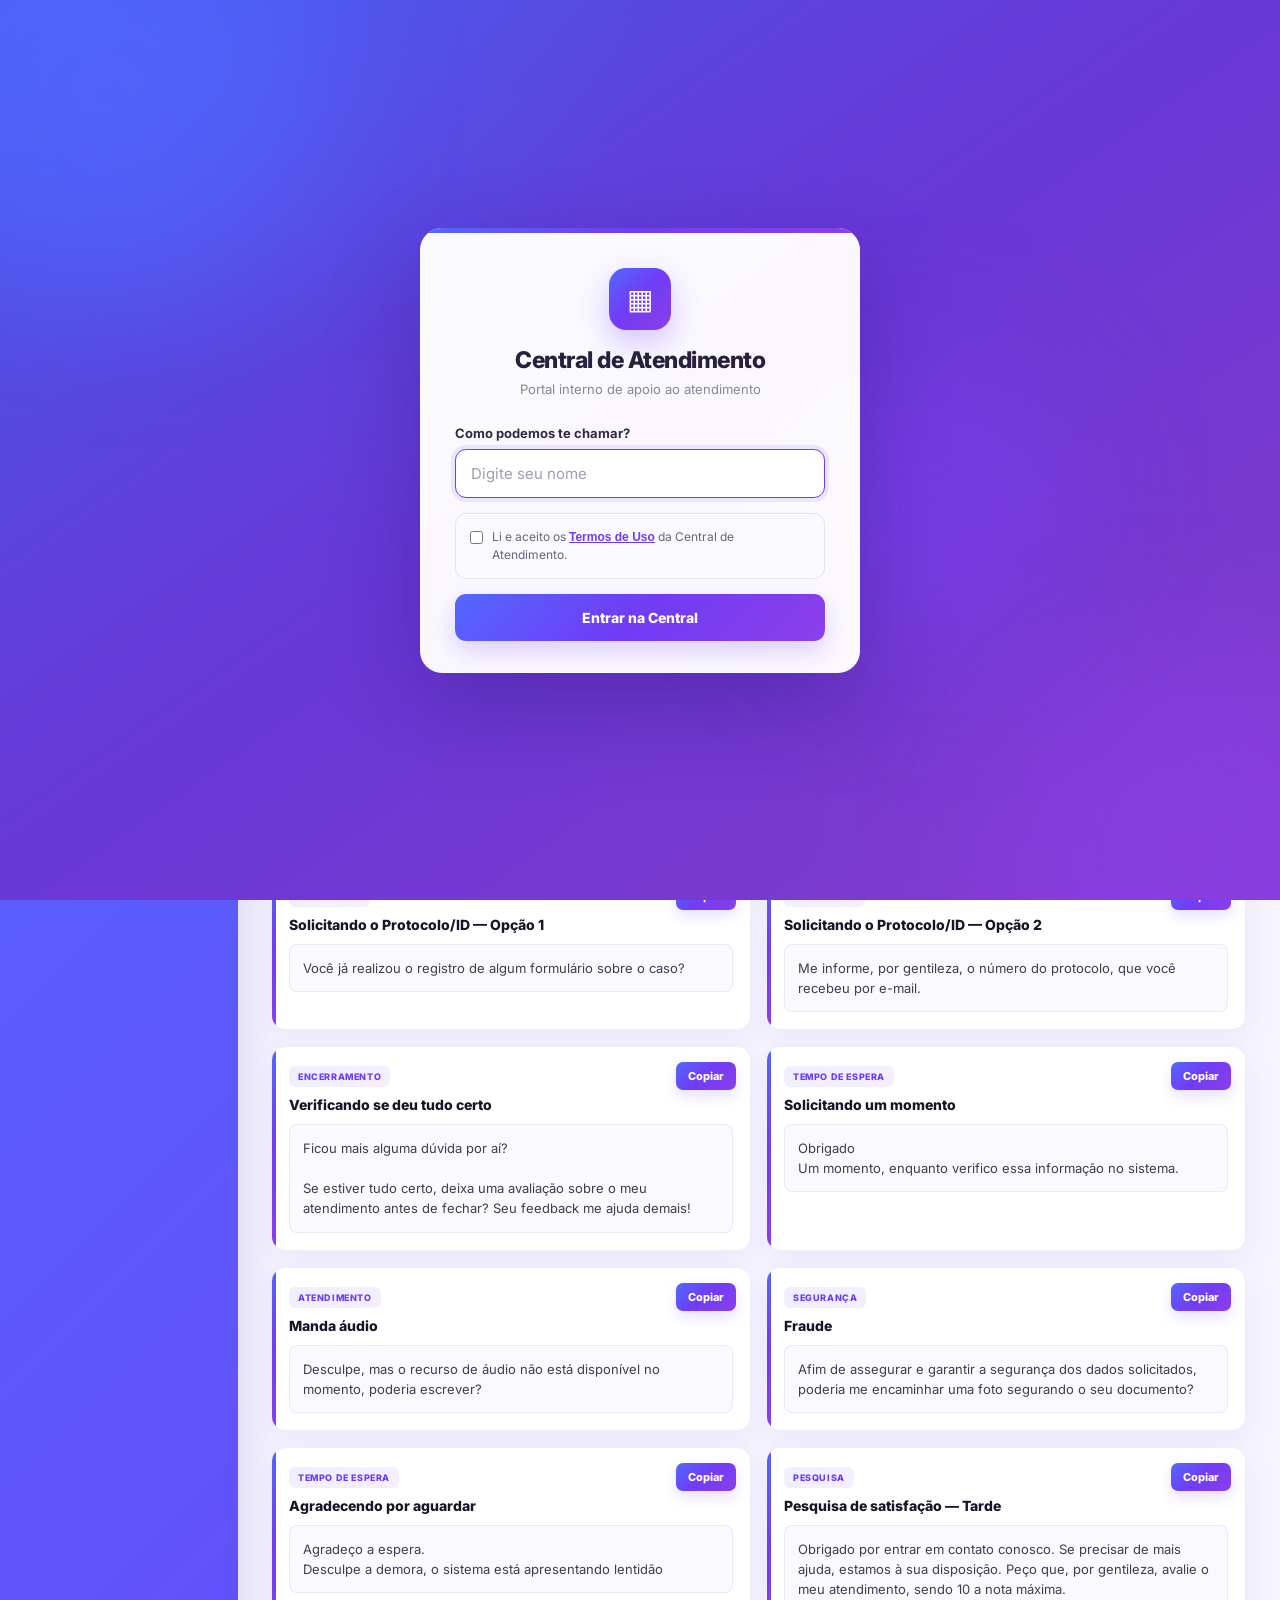
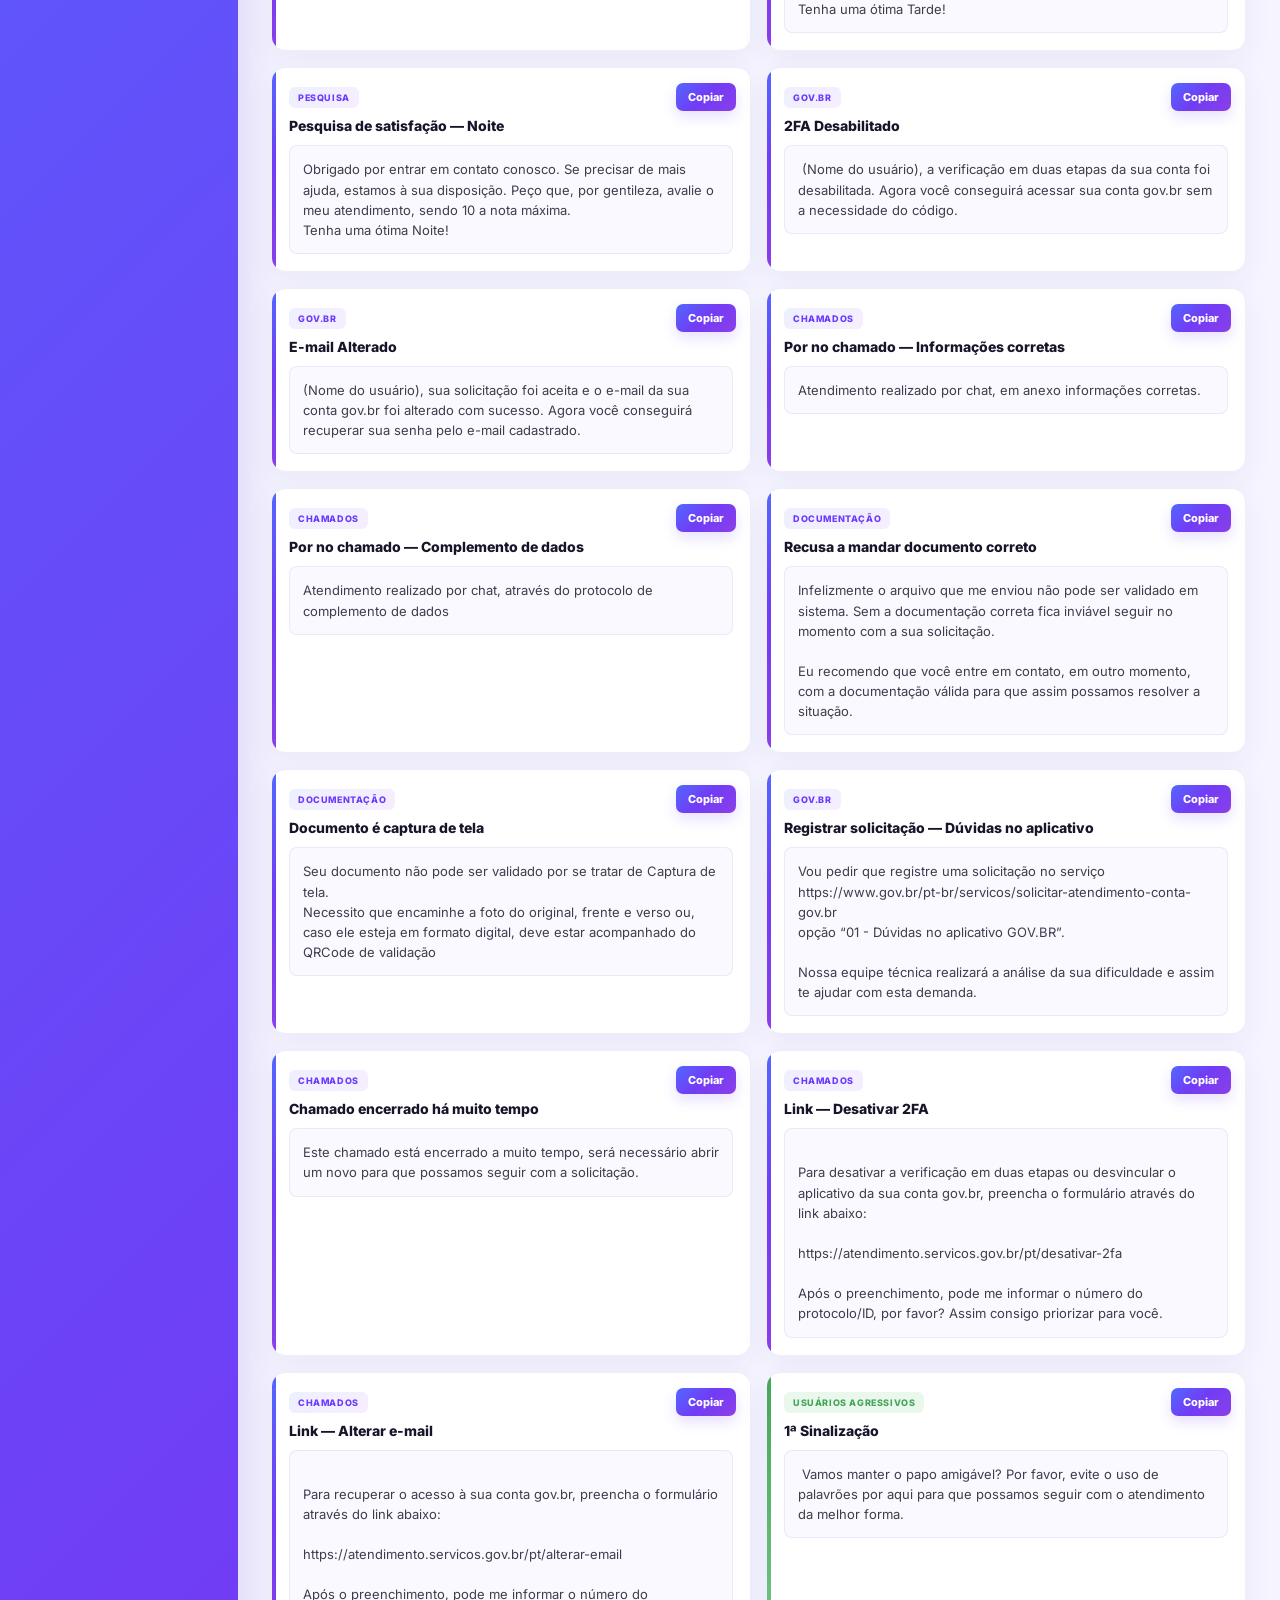
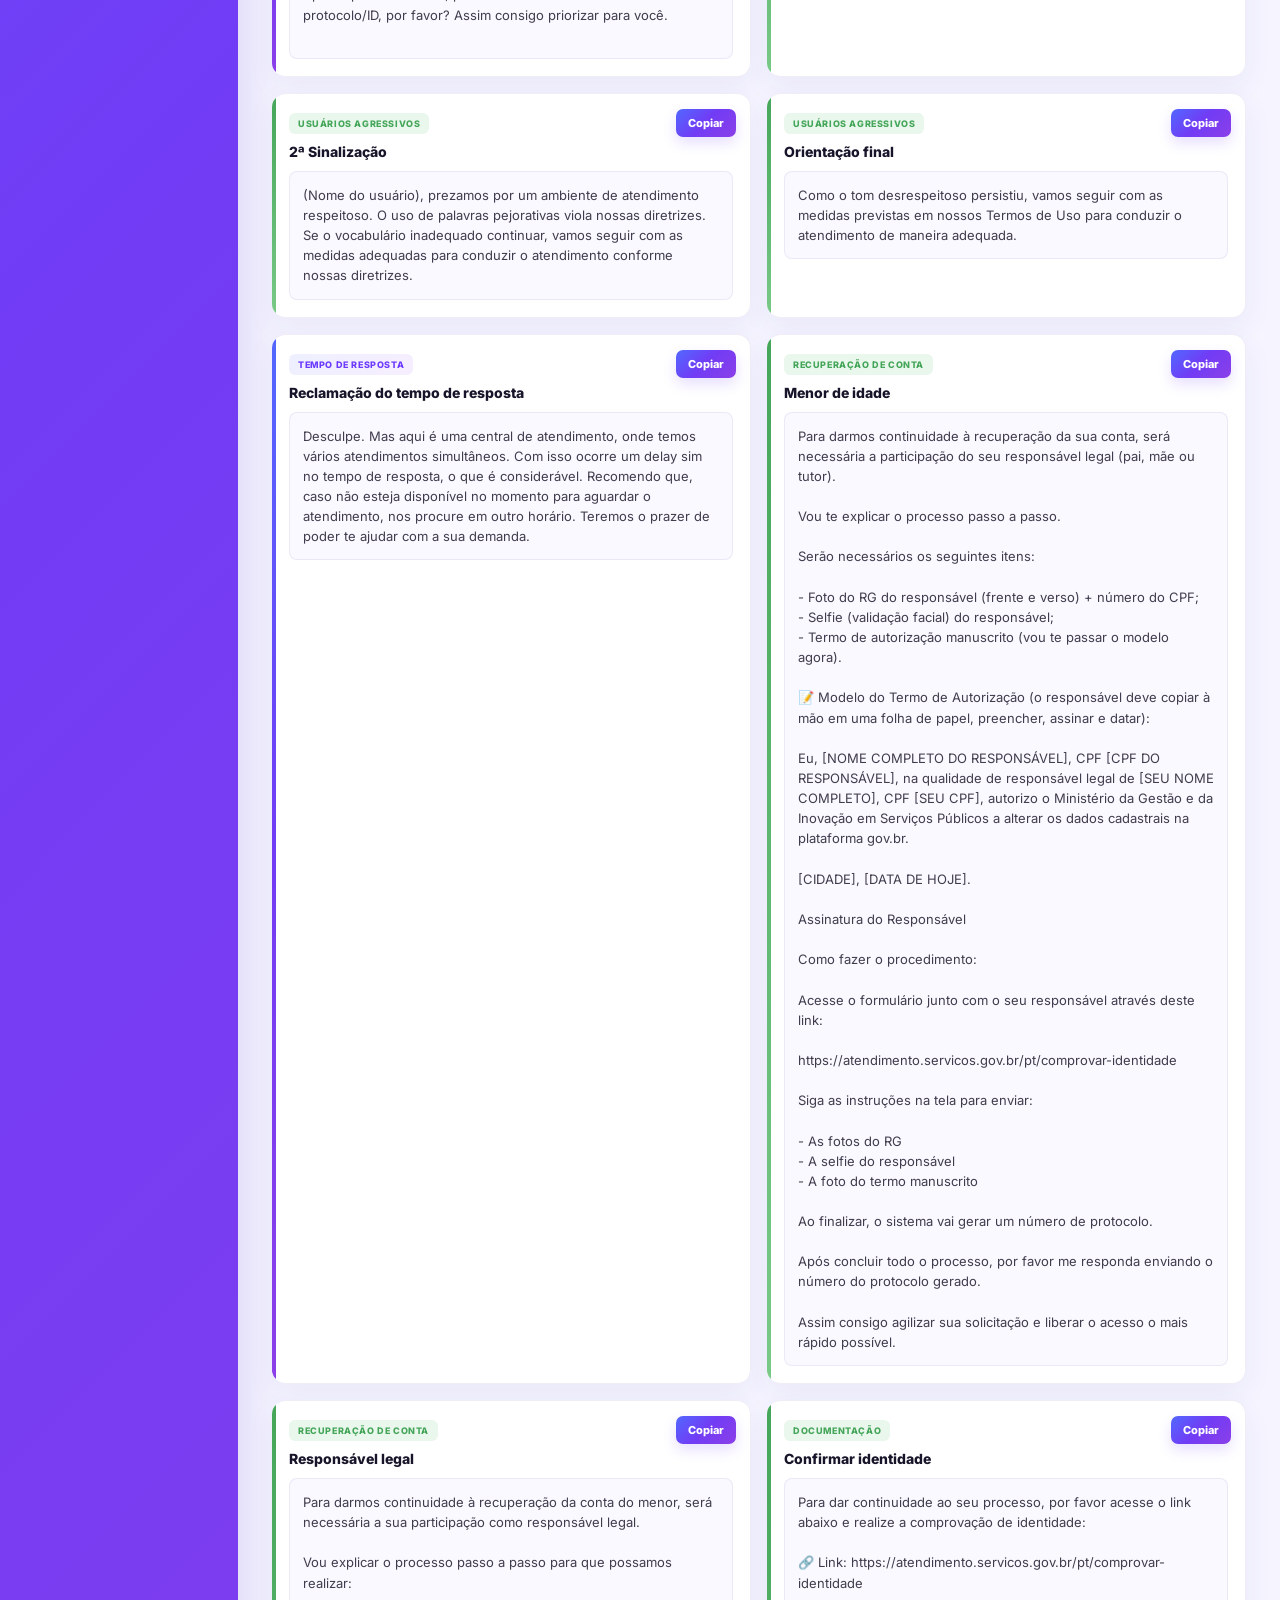
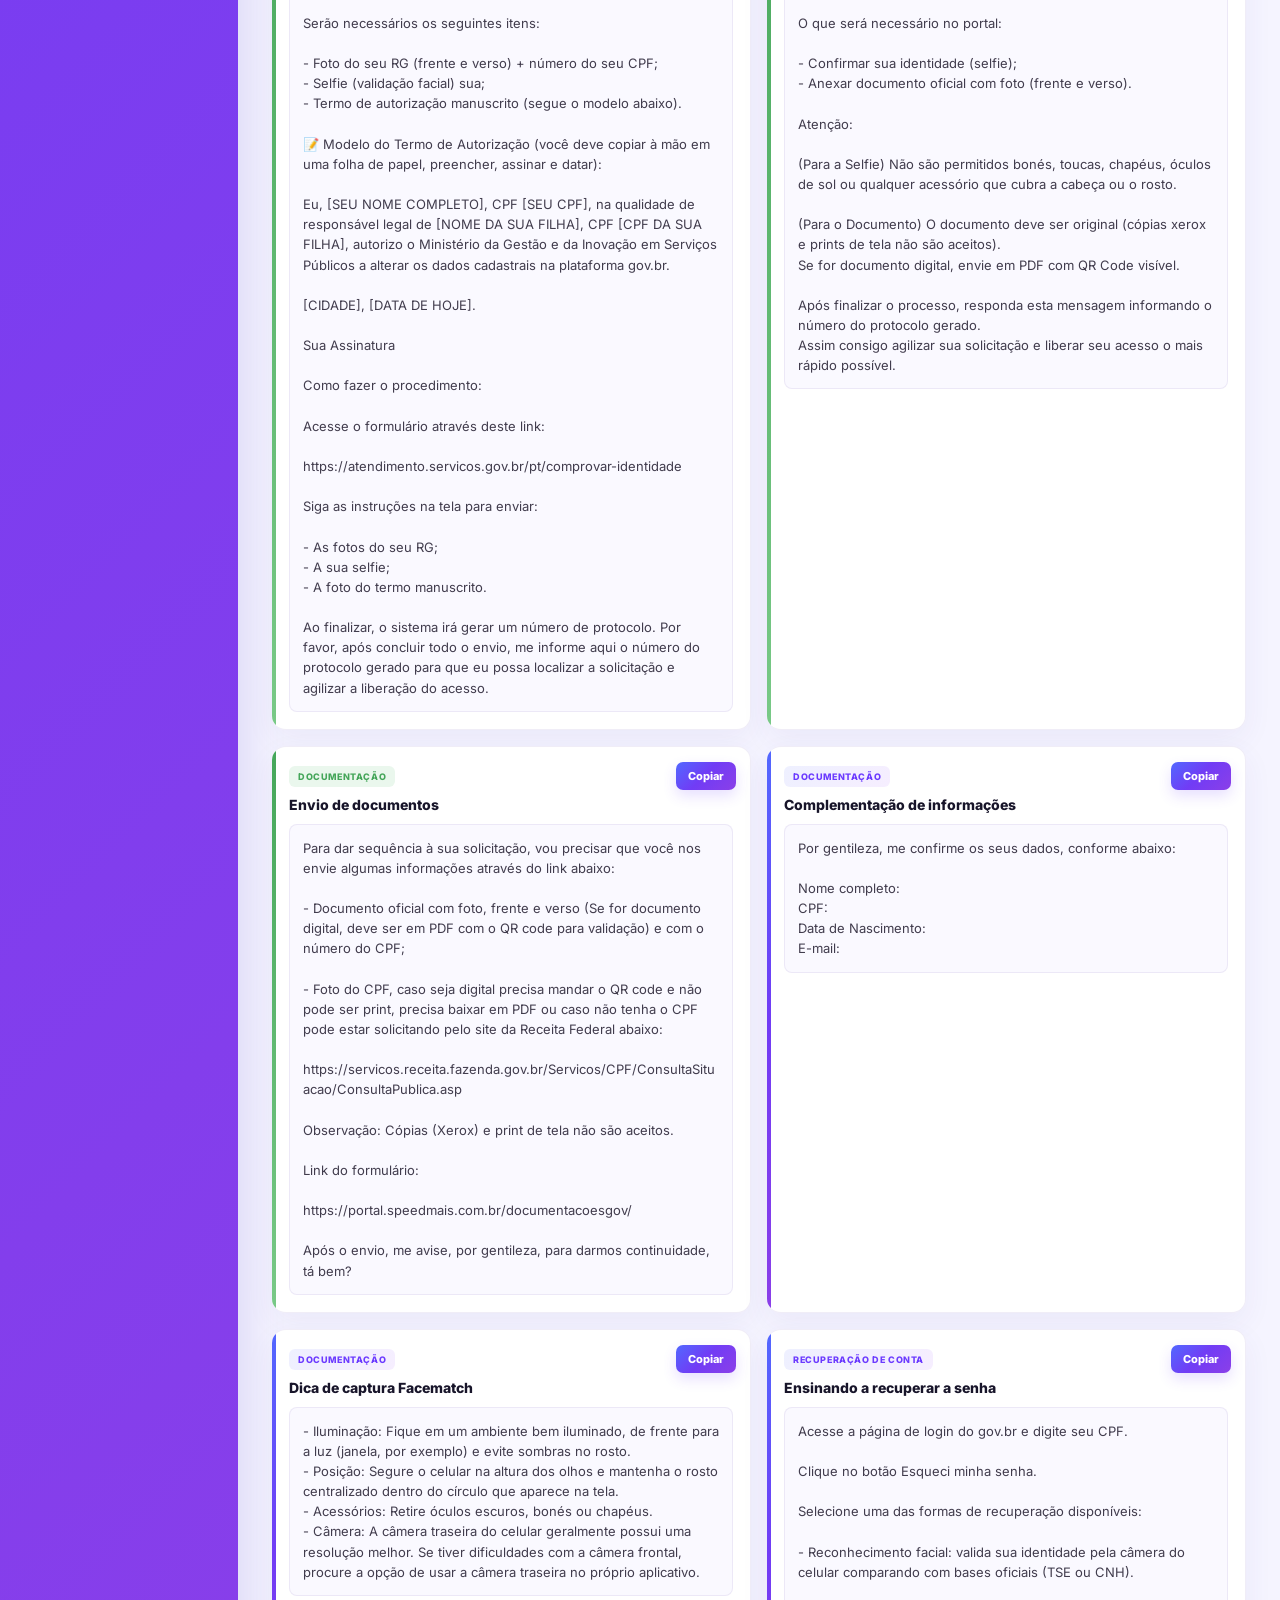
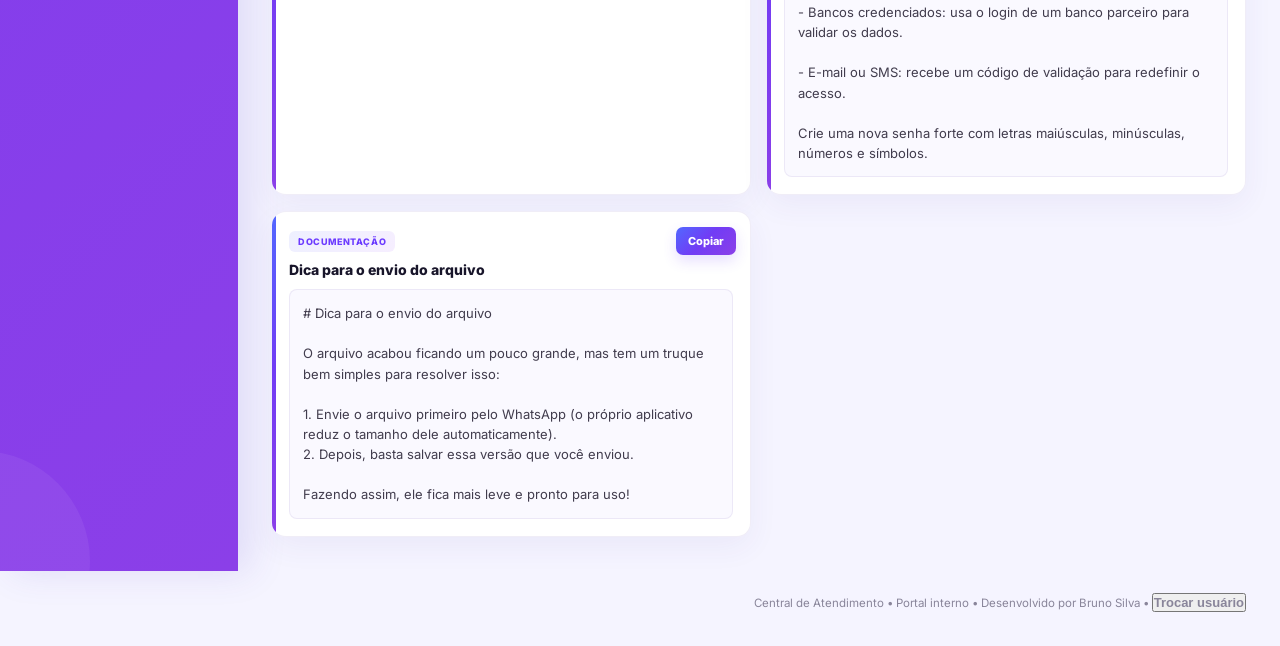
==== commit ceb81185: "Update index.html" ====
--- a/index.html
+++ b/index.html
@@ -3,2900 +3,297 @@
 <head>
 <meta charset="UTF-8">
 <meta name="viewport" content="width=device-width, initial-scale=1.0">
-
 <title>Central de Atendimento - Intranet</title>
-
-<!-- =====================================================
-     FAVICON
-===================================================== -->
-
-<link rel="icon" type="image/svg+xml"
-href="data:image/svg+xml,%3Csvg xmlns='http://www.w3.org/2000/svg' viewBox='0 0 64 64'%3E%3Crect width='64' height='64' rx='16' fill='%236C3BFF'/%3E%3Cpath d='M16 20c0-4.4 3.6-8 8-8h16c4.4 0 8 3.6 8 8v13c0 4.4-3.6 8-8 8H30l-10 9v-9h-4c-4.4 0-8-3.6-8-8V20z' fill='white'/%3E%3Cpath d='M22 25h20M22 31h13' stroke='%23B9A7FF' stroke-width='4' stroke-linecap='round'/%3E%3C/svg%3E">
-
-<!-- =====================================================
-     FONTES
-===================================================== -->
-
+<link rel="icon" type="image/svg+xml" href="data:image/svg+xml,%3Csvg xmlns='http://www.w3.org/2000/svg' viewBox='0 0 64 64'%3E%3Crect width='64' height='64' rx='16' fill='%236C3BFF'/%3E%3Cpath d='M16 20c0-4.4 3.6-8 8-8h16c4.4 0 8 3.6 8 8v13c0 4.4-3.6 8-8 8H30l-10 9v-9h-4c-4.4 0-8-3.6-8-8V20z' fill='white'/%3E%3Cpath d='M22 25h20M22 31h13' stroke='%23B9A7FF' stroke-width='4' stroke-linecap='round'/%3E%3C/svg%3E">
 <link rel="preconnect" href="https://fonts.googleapis.com">
 <link rel="preconnect" href="https://fonts.gstatic.com" crossorigin>
-
 <link href="https://fonts.googleapis.com/css2?family=Inter:wght@400;500;600;700;800&display=swap" rel="stylesheet">
-
-
 <style>
-
-/* =====================================================
-   RESET
-===================================================== */
-
-*{
-    box-sizing:border-box;
-    margin:0;
-    padding:0;
-}
-
-html{
-    scroll-behavior:smooth;
-}
-
-
-/* =====================================================
-   VARIÁVEIS — AURORA
-===================================================== */
-
+*{box-sizing:border-box;margin:0;padding:0}
+html{scroll-behavior:smooth}
 :root{
-
-    --primary:#6C3BFF;
-    --primary-light:#8B5CFF;
-    --primary-dark:#4C20D8;
-
-    --blue:#5268FF;
-    --violet:#7A3FF2;
-
-    --gradient:
-        linear-gradient(
-            135deg,
-            #5268FF 0%,
-            #713CF5 48%,
-            #8B3FE8 100%
-        );
-
-    --gradient-soft:
-        linear-gradient(
-            135deg,
-            #EEF0FF 0%,
-            #F6EEFF 100%
-        );
-
-    --background:#F5F4FF;
-
-    --surface:#FFFFFF;
-
-    --surface-soft:#FAF9FF;
-
-    --text:#242038;
-
-    --text-strong:#18152A;
-
-    --text-secondary:#69657A;
-
-    --muted:#89859A;
-
-    --icon-muted:#A7A3B5;
-
-    --border:rgba(105,83,180,.10);
-
-    --border-strong:rgba(105,83,180,.17);
-
-    --success:#45A65A;
-
-    --success-bg:#EAF7ED;
-
-    --danger:#C62828;
-
-    --danger-bg:#FDECEC;
-
-    --danger-border:#F1C5C5;
-
-    --script-text:#413C4D;
-
-    --chip:#F0EEFA;
-
-    --shadow:
-        0 15px 40px rgba(72,52,160,.08);
-
-    --shadow-hover:
-        0 20px 45px rgba(72,52,160,.14);
-
-    --radius:14px;
-
-    --font:
-        'Inter',
-        -apple-system,
-        BlinkMacSystemFont,
-        "Segoe UI",
-        Roboto,
-        Helvetica,
-        Arial,
-        sans-serif;
-}
-
-
-/* =====================================================
-   DARK MODE
-===================================================== */
-
+  --primary:#6C3BFF;--primary-light:#8B5CFF;--primary-dark:#4C20D8;
+  --blue:#5268FF;--violet:#7A3FF2;
+  --gradient:linear-gradient(135deg,#5268FF 0%,#713CF5 48%,#8B3FE8 100%);
+  --gradient-soft:linear-gradient(135deg,#EEF0FF 0%,#F6EEFF 100%);
+  --background:#F5F4FF;--surface:#FFFFFF;--surface-soft:#FAF9FF;
+  --text:#242038;--text-strong:#18152A;--text-secondary:#69657A;--muted:#89859A;--icon-muted:#A7A3B5;
+  --border:rgba(105,83,180,.10);--border-strong:rgba(105,83,180,.17);
+  --success:#45A65A;--success-bg:#EAF7ED;--danger:#C62828;--danger-bg:#FDECEC;--danger-border:#F1C5C5;
+  --script-text:#413C4D;--chip:#F0EEFA;
+  --shadow:0 15px 40px rgba(72,52,160,.08);--shadow-hover:0 20px 45px rgba(72,52,160,.14);
+  --radius:14px;
+  --font:'Inter',-apple-system,BlinkMacSystemFont,"Segoe UI",Roboto,Helvetica,Arial,sans-serif;
+}
 [data-theme="dark"]{
-
-    --primary:#9A76FF;
-    --primary-light:#B295FF;
-    --primary-dark:#7A51F5;
-
-    --blue:#7484FF;
-    --violet:#9B6AF5;
-
-    --gradient:
-        linear-gradient(
-            135deg,
-            #4659D8 0%,
-            #6937D8 48%,
-            #833DC8 100%
-        );
-
-    --gradient-soft:
-        linear-gradient(
-            135deg,
-            #251E3E 0%,
-            #301D3A 100%
-        );
-
-    --background:#10101A;
-
-    --surface:#191923;
-
-    --surface-soft:#15151F;
-
-    --text:#F3F1FA;
-
-    --text-strong:#FFFFFF;
-
-    --text-secondary:#C1BDCC;
-
-    --muted:#9691A5;
-
-    --icon-muted:#777286;
-
-    --border:rgba(190,175,255,.10);
-
-    --border-strong:rgba(190,175,255,.17);
-
-    --success:#7BC486;
-
-    --success-bg:#1D3022;
-
-    --danger:#F28B8B;
-
-    --danger-bg:#3A2020;
-
-    --danger-border:#603232;
-
-    --script-text:#DED9E7;
-
-    --chip:#292633;
-
-    --shadow:
-        0 15px 40px rgba(0,0,0,.18);
-
-    --shadow-hover:
-        0 20px 45px rgba(0,0,0,.30);
-}
-
-
-/* =====================================================
-   BASE
-===================================================== */
-
-body{
-
-    font-family:var(--font);
-
-    background:
-        radial-gradient(
-            700px 400px at 90% -10%,
-            rgba(139,92,255,.10),
-            transparent 70%
-        ),
-
-        var(--background);
-
-    color:var(--text);
-
-    min-height:100vh;
-
-    -webkit-font-smoothing:antialiased;
-
-    transition:
-        background-color .25s ease,
-        color .25s ease;
-}
-
-body.bloqueado{
-    overflow:hidden;
-}
-
-body,
-.topbar,
-.sidebar,
-.script-card,
-.link-card,
-.quick-link,
-.login-box,
-.terms-content,
-.menu-toggle,
-.theme-toggle,
-.busca-input{
-    transition:
-        background-color .25s ease,
-        border-color .25s ease,
-        color .25s ease,
-        box-shadow .25s ease;
-}
-
-:focus-visible{
-    outline:2px solid var(--primary);
-    outline-offset:2px;
-}
-
-@media (prefers-reduced-motion:reduce){
-
-    *{
-        animation-duration:.001ms!important;
-        transition-duration:.001ms!important;
-        scroll-behavior:auto!important;
-    }
-}
-
-
-/* =====================================================
-   LOGIN
-===================================================== */
-
-.login-overlay{
-
-    position:fixed;
-
-    inset:0;
-
-    background:
-
-        radial-gradient(
-            900px 600px at 5% 0%,
-            rgba(82,104,255,.50),
-            transparent 65%
-        ),
-
-        radial-gradient(
-            800px 600px at 100% 100%,
-            rgba(139,63,232,.45),
-            transparent 60%
-        ),
-
-        linear-gradient(
-            145deg,
-            #4659E8 0%,
-            #6937D8 48%,
-            #833DC8 100%
-        );
-
-    display:flex;
-
-    align-items:center;
-
-    justify-content:center;
-
-    padding:20px;
-
-    z-index:9999;
-}
-
-.login-box{
-
-    width:100%;
-
-    max-width:440px;
-
-    background:rgba(255,255,255,.97);
-
-    border-radius:22px;
-
-    padding:40px 35px 32px;
-
-    box-shadow:
-        0 35px 90px rgba(34,17,100,.30);
-
-    position:relative;
-
-    overflow:hidden;
-}
-
-.login-box::before{
-
-    content:"";
-
-    position:absolute;
-
-    left:0;
-
-    top:0;
-
-    right:0;
-
-    height:5px;
-
-    background:var(--gradient);
-}
-
-.login-brand{
-
-    text-align:center;
-
-    margin-bottom:28px;
-}
-
-.login-icon{
-
-    width:62px;
-
-    height:62px;
-
-    margin:0 auto 16px;
-
-    border-radius:17px;
-
-    background:var(--gradient);
-
-    color:#fff;
-
-    display:grid;
-
-    place-items:center;
-
-    font-size:28px;
-
-    box-shadow:
-        0 12px 30px rgba(108,59,255,.28);
-}
-
-.login-brand h1{
-
-    color:#27213D;
-
-    font-size:23px;
-
-    font-weight:800;
-
-    margin-bottom:7px;
-
-    letter-spacing:-.5px;
-}
-
-.login-brand p{
-
-    color:#89859A;
-
-    font-size:13px;
-}
-
-.login-label{
-
-    display:block;
-
-    color:#302A42;
-
-    font-weight:700;
-
-    font-size:13px;
-
-    margin-bottom:8px;
-}
-
-.login-name{
-
-    width:100%;
-
-    padding:14px 15px;
-
-    border:
-        1px solid #E4E1EC;
-
-    border-radius:11px;
-
-    font-size:15px;
-
-    font-family:var(--font);
-
-    outline:none;
-
-    margin-bottom:15px;
-
-    color:#27213D;
-
-    background:#FFFFFF;
-}
-
-.login-name::placeholder{
-    color:#A19CAF;
-}
-
-.login-name:focus{
-
-    border-color:var(--primary);
-
-    box-shadow:
-        0 0 0 4px rgba(108,59,255,.10);
-}
-
-.terms-box{
-
-    background:#FAF9FF;
-
-    border:
-        1px solid #E7E3F0;
-
-    border-radius:11px;
-
-    padding:14px;
-
-    margin-bottom:15px;
-}
-
-.terms-check{
-
-    display:flex;
-
-    align-items:flex-start;
-
-    gap:9px;
-
-    color:#69657A;
-
-    font-size:12px;
-
-    line-height:1.5;
-
-    cursor:pointer;
-}
-
-.terms-check input{
-
-    margin-top:3px;
-
-    accent-color:var(--primary);
-}
-
-.terms-link{
-
-    border:0;
-
-    background:none;
-
-    color:var(--primary);
-
-    font-weight:700;
-
-    cursor:pointer;
-
-    font-size:12px;
-
-    text-decoration:underline;
-}
-
-.login-button{
-
-    width:100%;
-
-    padding:15px;
-
-    border:0;
-
-    border-radius:11px;
-
-    background:var(--gradient);
-
-    color:#FFFFFF;
-
-    font-family:var(--font);
-
-    font-size:14px;
-
-    font-weight:800;
-
-    cursor:pointer;
-
-    box-shadow:
-        0 10px 25px rgba(108,59,255,.22);
-
-    transition:
-        transform .15s,
-        box-shadow .15s,
-        filter .15s;
-}
-
-.login-button:hover{
-
-    filter:brightness(1.06);
-
-    box-shadow:
-        0 14px 30px rgba(108,59,255,.28);
-}
-
-.login-button:active{
-    transform:translateY(1px);
-}
-
-.login-error{
-
-    display:none;
-
-    color:var(--danger);
-
-    background:var(--danger-bg);
-
-    border:
-        1px solid var(--danger-border);
-
-    border-radius:9px;
-
-    padding:9px 11px;
-
-    margin-bottom:12px;
-
-    font-size:12px;
-}
-
-
-/* =====================================================
-   MODAL TERMOS
-===================================================== */
-
-.terms-modal{
-
-    position:fixed;
-
-    inset:0;
-
-    background:rgba(22,10,40,.65);
-
-    display:none;
-
-    align-items:center;
-
-    justify-content:center;
-
-    padding:20px;
-
-    z-index:10000;
-}
-
-.terms-modal.show{
-    display:flex;
-}
-
-.terms-content{
-
-    background:var(--surface);
-
-    width:100%;
-
-    max-width:650px;
-
-    max-height:85vh;
-
-    overflow:auto;
-
-    border-radius:18px;
-
-    padding:30px;
-
-    box-shadow:
-        0 30px 80px rgba(0,0,0,.25);
-}
-
-.terms-content h2{
-
-    color:var(--text-strong);
-
-    margin-bottom:15px;
-
-    font-size:20px;
-}
-
-.terms-content h3{
-
-    font-size:14px;
-
-    color:var(--primary);
-
-    margin:16px 0 5px;
-
-    font-weight:800;
-}
-
-.terms-content p{
-
-    font-size:13px;
-
-    line-height:1.6;
-
-    color:var(--text-secondary);
-}
-
-.terms-close{
-
-    float:right;
-
-    border:0;
-
-    background:var(--chip);
-
-    border-radius:8px;
-
-    padding:7px 11px;
-
-    cursor:pointer;
-
-    font-size:13px;
-
-    font-weight:700;
-
-    color:var(--text);
-}
-
-.terms-close:hover{
-
-    background:var(--gradient-soft);
-
-    color:var(--primary);
-}
-
-
-/* =====================================================
-   TOPBAR
-===================================================== */
-
-.topbar{
-
-    height:70px;
-
-    background:
-        rgba(255,255,255,.88);
-
-    border-bottom:
-        1px solid var(--border);
-
-    display:flex;
-
-    align-items:center;
-
-    justify-content:space-between;
-
-    padding:0 28px;
-
-    position:sticky;
-
-    top:0;
-
-    z-index:10;
-
-    backdrop-filter:blur(16px);
-
-    box-shadow:
-        0 4px 20px rgba(70,50,160,.04);
-}
-
-[data-theme="dark"] .topbar{
-
-    background:
-        rgba(25,25,35,.90);
-}
-
-.topbar::after{
-
-    content:"";
-
-    position:absolute;
-
-    left:0;
-
-    right:0;
-
-    bottom:-2px;
-
-    height:2px;
-
-    background:var(--gradient);
-
-    opacity:.85;
-}
-
-.topbar-left{
-
-    display:flex;
-
-    align-items:center;
-
-    gap:14px;
-}
-
-.menu-toggle{
-
-    width:39px;
-
-    height:39px;
-
-    border:
-        1px solid var(--border-strong);
-
-    background:var(--surface);
-
-    color:var(--primary);
-
-    border-radius:10px;
-
-    cursor:pointer;
-
-    font-size:19px;
-
-    display:grid;
-
-    place-items:center;
-}
-
-.menu-toggle:hover{
-
-    background:var(--gradient-soft);
-
-    border-color:rgba(108,59,255,.25);
-}
-
-.brand{
-
-    display:flex;
-
-    align-items:center;
-
-    gap:12px;
-
-    color:var(--text-strong);
-
-    font-weight:800;
-}
-
-.brand-icon{
-
-    width:39px;
-
-    height:39px;
-
-    border-radius:11px;
-
-    background:var(--gradient);
-
-    color:#FFFFFF;
-
-    display:grid;
-
-    place-items:center;
-
-    font-size:19px;
-
-    flex-shrink:0;
-
-    box-shadow:
-        0 8px 20px rgba(108,59,255,.20);
-}
-
-.brand-text{
-
-    font-size:15px;
-
-    letter-spacing:-.2px;
-}
-
-.brand-text small{
-
-    display:block;
-
-    color:var(--muted);
-
-    font-size:11px;
-
-    font-weight:500;
-
-    margin-top:2px;
-}
-
-.user-area{
-
-    display:flex;
-
-    align-items:center;
-
-    gap:12px;
-}
-
-.user-name{
-
-    font-size:13px;
-
-    color:var(--text-strong);
-
-    font-weight:600;
-}
-
-.theme-toggle{
-
-    width:39px;
-
-    height:39px;
-
-    border:
-        1px solid var(--border-strong);
-
-    background:var(--surface);
-
-    color:var(--primary);
-
-    border-radius:10px;
-
-    cursor:pointer;
-
-    font-size:16px;
-
-    display:grid;
-
-    place-items:center;
-}
-
-.theme-toggle:hover{
-
-    background:var(--gradient-soft);
-}
-
-.status{
-
-    font-size:12px;
-
-    color:var(--success);
-
-    display:flex;
-
-    align-items:center;
-
-    gap:7px;
-
-    font-weight:700;
-
-    background:var(--success-bg);
-
-    padding:7px 13px;
-
-    border-radius:999px;
-}
-
-.status-dot{
-
-    width:7px;
-
-    height:7px;
-
-    background:var(--success);
-
-    border-radius:50%;
-
-    box-shadow:
-        0 0 0 3px rgba(69,166,90,.14);
-}
-
-
-/* =====================================================
-   LAYOUT
-===================================================== */
-
-.layout{
-
-    display:grid;
-
-    grid-template-columns:
-        238px minmax(0,1fr);
-
-    max-width:1500px;
-
-    margin:0 auto;
-
-    min-height:
-        calc(100vh - 70px);
-
-    transition:
-        grid-template-columns .25s ease;
-}
-
-.layout.collapsed{
-
-    grid-template-columns:
-        76px minmax(0,1fr);
-}
-
-
-/* =====================================================
-   SIDEBAR
-===================================================== */
-
-.sidebar{
-
-    background:var(--gradient);
-
-    border:0;
-
-    padding:25px 14px;
-
-    overflow:hidden;
-
-    position:relative;
-
-    box-shadow:
-        12px 0 35px rgba(76,52,190,.13);
-}
-
-.sidebar::before{
-
-    content:"";
-
-    position:absolute;
-
-    width:280px;
-
-    height:280px;
-
-    border-radius:50%;
-
-    background:
-        rgba(255,255,255,.08);
-
-    top:-100px;
-
-    right:-160px;
-
-    pointer-events:none;
-}
-
-.sidebar::after{
-
-    content:"";
-
-    position:absolute;
-
-    width:220px;
-
-    height:220px;
-
-    border-radius:50%;
-
-    background:
-        rgba(255,255,255,.06);
-
-    bottom:-100px;
-
-    left:-130px;
-
-    pointer-events:none;
-}
-
-.layout.collapsed .sidebar{
-
-    padding:25px 10px;
-}
-
-.menu-title{
-
-    font-size:10px;
-
-    color:rgba(255,255,255,.60);
-
-    font-weight:800;
-
-    text-transform:uppercase;
-
-    padding:0 12px 13px;
-
-    letter-spacing:.8px;
-
-    white-space:nowrap;
-}
-
-.menu{
-
-    list-style:none;
-
-    position:relative;
-
-    z-index:1;
-}
-
-.menu li{
-
-    margin-bottom:5px;
-}
-
-.menu button{
-
-    width:100%;
-
-    border:0;
-
-    background:transparent;
-
-    text-align:left;
-
-    padding:11px 12px;
-
-    border-radius:10px;
-
-    color:rgba(255,255,255,.78);
-
-    font-size:13px;
-
-    font-family:var(--font);
-
-    cursor:pointer;
-
-    white-space:nowrap;
-
-    overflow:hidden;
-
-    border-left:
-        3px solid transparent;
-
-    transition:
-        background .15s,
-        color .15s,
-        transform .15s;
-}
-
-.menu button:hover{
-
-    background:
-        rgba(255,255,255,.11);
-
-    color:#FFFFFF;
-
-    transform:translateX(2px);
-}
-
-.menu button.active{
-
-    background:
-        rgba(255,255,255,.17);
-
-    color:#FFFFFF;
-
-    font-weight:800;
-
-    border-left-color:#FFFFFF;
-
-    box-shadow:
-        0 8px 20px rgba(40,15,100,.10);
-}
-
-.layout.collapsed .menu-title{
-
-    visibility:hidden;
-
-    height:0;
-
-    padding:0;
-}
-
-.layout.collapsed .menu button{
-
-    font-size:19px;
-
-    text-align:center;
-
-    padding:11px 0;
-
-    color:transparent;
-}
-
-.layout.collapsed .menu button::first-letter{
-
-    font-size:19px;
-}
-
-
-/* =====================================================
-   MAIN
-===================================================== */
-
-.main{
-
-    padding:34px;
-
-    min-width:0;
-
-    position:relative;
-}
-
-.main::before{
-
-    content:"";
-
-    position:absolute;
-
-    top:0;
-
-    right:0;
-
-    width:420px;
-
-    height:260px;
-
-    background:
-        radial-gradient(
-            circle,
-            rgba(139,92,255,.09),
-            transparent 70%
-        );
-
-    pointer-events:none;
-}
-
-.welcome{
-
-    margin-bottom:25px;
-
-    position:relative;
-
-    padding-left:17px;
-
-    z-index:1;
-}
-
-.welcome::before{
-
-    content:"";
-
-    position:absolute;
-
-    left:0;
-
-    top:3px;
-
-    bottom:3px;
-
-    width:4px;
-
-    border-radius:5px;
-
-    background:var(--gradient);
-}
-
-.welcome h1{
-
-    font-size:26px;
-
-    font-weight:800;
-
-    color:var(--text-strong);
-
-    margin-bottom:5px;
-
-    letter-spacing:-.6px;
-}
-
-.welcome p{
-
-    color:var(--muted);
-
-    font-size:14px;
-}
-
-
-/* =====================================================
-   BUSCA
-===================================================== */
-
-.search-wrap{
-
-    position:relative;
-
-    margin-bottom:27px;
-
-    z-index:1;
-}
-
-.search-icon{
-
-    position:absolute;
-
-    left:17px;
-
-    top:50%;
-
-    transform:translateY(-50%);
-
-    font-size:16px;
-
-    color:var(--icon-muted);
-}
-
-.busca-input{
-
-    width:100%;
-
-    padding:15px 18px 15px 46px;
-
-    font-size:14px;
-
-    font-family:var(--font);
-
-    border:
-        1px solid var(--border);
-
-    border-radius:13px;
-
-    outline:none;
-
-    background:
-        rgba(255,255,255,.88);
-
-    color:var(--text);
-
-    box-shadow:
-        0 7px 25px rgba(72,52,160,.05);
-
-    backdrop-filter:blur(10px);
-}
-
-[data-theme="dark"] .busca-input{
-
-    background:
-        rgba(25,25,35,.88);
-}
-
-.busca-input::placeholder{
-    color:var(--muted);
-}
-
-.busca-input:focus{
-
-    border-color:rgba(108,59,255,.35);
-
-    box-shadow:
-        0 0 0 4px rgba(108,59,255,.08),
-        0 10px 30px rgba(72,52,160,.08);
-}
-
-
-/* =====================================================
-   QUICK LINKS
-===================================================== */
-
-.quick-links{
-
-    display:grid;
-
-    grid-template-columns:
-        repeat(4,1fr);
-
-    gap:15px;
-
-    margin-bottom:10px;
-
-    position:relative;
-
-    z-index:1;
-}
-
-.quick-link{
-
-    position:relative;
-
-    text-align:left;
-
-    background:
-        rgba(255,255,255,.94);
-
-    border:
-        1px solid var(--border);
-
-    border-radius:14px;
-
-    padding:17px 17px 15px;
-
-    cursor:pointer;
-
-    font-family:var(--font);
-
-    display:flex;
-
-    flex-direction:column;
-
-    gap:9px;
-
-    overflow:hidden;
-
-    box-shadow:var(--shadow);
-}
-
-[data-theme="dark"] .quick-link{
-
-    background:
-        rgba(25,25,35,.95);
-}
-
-.quick-link::before{
-
-    content:"";
-
-    position:absolute;
-
-    left:0;
-
-    top:0;
-
-    bottom:0;
-
-    width:4px;
-
-    background:var(--gradient);
-
-    opacity:0;
-
-    transition:opacity .2s;
-}
-
-.quick-link:hover{
-
-    border-color:
-        rgba(108,59,255,.18);
-
-    box-shadow:var(--shadow-hover);
-
-    transform:translateY(-3px);
-}
-
-.quick-link:hover::before{
-    opacity:1;
-}
-
-.quick-link-top{
-
-    display:flex;
-
-    align-items:center;
-
-    justify-content:space-between;
-
-    gap:8px;
-}
-
-.quick-link-icon{
-
-    width:36px;
-
-    height:36px;
-
-    border-radius:10px;
-
-    background:var(--gradient);
-
-    color:#FFFFFF;
-
-    display:grid;
-
-    place-items:center;
-
-    font-size:16px;
-
-    box-shadow:
-        0 8px 18px rgba(108,59,255,.20);
-}
-
-.quick-link-arrow{
-
-    color:var(--icon-muted);
-
-    font-size:14px;
-
-    transition:
-        transform .15s,
-        color .15s;
-}
-
-.quick-link:hover .quick-link-arrow{
-
-    color:var(--primary);
-
-    transform:
-        translate(2px,-2px);
-}
-
-.quick-link strong{
-
-    display:block;
-
-    font-size:13px;
-
-    color:var(--text);
-
-    font-weight:800;
-}
-
-.quick-link span{
-
-    display:block;
-
-    font-size:11.5px;
-
-    color:var(--muted);
-}
-
-
-/* =====================================================
-   CABEÇALHOS DE SEÇÃO
-===================================================== */
-
-.section-head{
-
-    display:flex;
-
-    align-items:center;
-
-    justify-content:space-between;
-
-    margin:31px 0 14px;
-}
-
-.section-head h2{
-
-    font-size:16px;
-
-    font-weight:800;
-
-    color:var(--text-strong);
-
-    letter-spacing:-.2px;
-}
-
-.count{
-
-    font-size:11px;
-
-    color:var(--primary);
-
-    background:var(--gradient-soft);
-
-    padding:5px 11px;
-
-    border-radius:999px;
-
-    font-weight:800;
-}
-
-
-/* =====================================================
-   LINKS
-===================================================== */
-
-.grid-links{
-
-    display:grid;
-
-    grid-template-columns:
-        repeat(auto-fill,minmax(230px,1fr));
-
-    gap:14px;
-
-    position:relative;
-
-    z-index:1;
-}
-
-.link-card{
-
-    position:relative;
-
-    display:flex;
-
-    align-items:center;
-
-    gap:12px;
-
-    background:
-        rgba(255,255,255,.94);
-
-    border:
-        1px solid var(--border);
-
-    border-radius:14px;
-
-    padding:15px 16px;
-
-    text-decoration:none;
-
-    color:var(--text);
-
-    overflow:hidden;
-
-    box-shadow:
-        0 10px 28px rgba(72,52,160,.06);
-}
-
-[data-theme="dark"] .link-card{
-
-    background:
-        rgba(25,25,35,.95);
-}
-
-.link-card::before{
-
-    content:"";
-
-    position:absolute;
-
-    left:0;
-
-    top:0;
-
-    bottom:0;
-
-    width:4px;
-
-    background:var(--gradient);
-
-    opacity:0;
-}
-
-.link-card:hover{
-
-    border-color:
-        rgba(108,59,255,.18);
-
-    box-shadow:
-        0 18px 38px rgba(72,52,160,.11);
-
-    transform:translateY(-2px);
-}
-
-.link-card:hover::before{
-    opacity:1;
-}
-
-.link-card-icon{
-
-    width:38px;
-
-    height:38px;
-
-    flex-shrink:0;
-
-    border-radius:10px;
-
-    background:var(--gradient-soft);
-
-    color:var(--primary);
-
-    display:grid;
-
-    place-items:center;
-
-    font-size:17px;
-}
-
-.link-card-text{
-
-    flex:1;
-
-    min-width:0;
-
-    display:flex;
-
-    flex-direction:column;
-}
-
-.link-card-text strong{
-
-    font-size:13px;
-
-    color:var(--text);
-
-    font-weight:800;
-}
-
-.link-card-text span{
-
-    font-size:11px;
-
-    color:var(--muted);
-
-    white-space:nowrap;
-
-    overflow:hidden;
-
-    text-overflow:ellipsis;
-}
-
-.link-card-arrow{
-
-    color:var(--icon-muted);
-
-    font-size:14px;
-
-    flex-shrink:0;
-
-    transition:
-        transform .15s,
-        color .15s;
-}
-
-.link-card:hover .link-card-arrow{
-
-    color:var(--primary);
-
-    transform:
-        translate(2px,-2px);
-}
-
-
-/* =====================================================
-   SCRIPTS
-===================================================== */
-
-.grid-scripts{
-
-    display:grid;
-
-    grid-template-columns:
-        repeat(auto-fill,minmax(330px,1fr));
-
-    gap:16px;
-
-    position:relative;
-
-    z-index:1;
-}
-
-.script-card{
-
-    background:
-        rgba(255,255,255,.96);
-
-    border:
-        1px solid var(--border);
-
-    border-left:0;
-
-    border-radius:14px;
-
-    padding:17px;
-
-    position:relative;
-
-    box-shadow:
-        0 10px 30px rgba(72,52,160,.06);
-
-    overflow:hidden;
-}
-
-[data-theme="dark"] .script-card{
-
-    background:
-        rgba(25,25,35,.96);
-}
-
-.script-card::before{
-
-    content:"";
-
-    position:absolute;
-
-    left:0;
-
-    top:0;
-
-    bottom:0;
-
-    width:4px;
-
-    background:var(--gradient);
-}
-
-.script-card:hover{
-
-    box-shadow:
-        0 18px 40px rgba(72,52,160,.11);
-
-    transform:translateY(-2px);
-}
-
-.script-card.destaque::before{
-
-    background:
-        linear-gradient(
-            180deg,
-            #45A65A,
-            #79C987
-        );
-}
-
-.script-card.destaque .categoria{
-
-    background:var(--success-bg);
-
-    color:var(--success);
-}
-
-.categoria{
-
-    display:inline-block;
-
-    margin-bottom:9px;
-
-    padding:5px 9px;
-
-    border-radius:6px;
-
-    background:var(--gradient-soft);
-
-    color:var(--primary);
-
-    font-size:9px;
-
-    font-weight:800;
-
-    text-transform:uppercase;
-
-    letter-spacing:.6px;
-}
-
-.script-header{
-
-    display:flex;
-
-    align-items:center;
-
-    margin-bottom:11px;
-
-    padding-right:88px;
-}
-
-.script-title{
-
-    font-weight:800;
-
-    font-size:14px;
-
-    color:var(--text-strong);
-}
-
-.btn-copiar{
-
-    position:absolute;
-
-    top:15px;
-
-    right:14px;
-
-    background:var(--gradient);
-
-    color:#FFFFFF;
-
-    border:0;
-
-    padding:7px 12px;
-
-    border-radius:7px;
-
-    cursor:pointer;
-
-    font-size:11px;
-
-    font-weight:800;
-
-    font-family:var(--font);
-
-    box-shadow:
-        0 6px 14px rgba(108,59,255,.16);
-
-    transition:
-        transform .15s,
-        filter .15s;
-}
-
-.btn-copiar:hover{
-
-    filter:brightness(1.07);
-
-    transform:translateY(-1px);
-}
-
-.script-content{
-
-    background:
-        var(--surface-soft);
-
-    border:
-        1px solid var(--border);
-
-    padding:13px;
-
-    border-radius:8px;
-
-    font-size:13px;
-
-    white-space:pre-wrap;
-
-    word-wrap:break-word;
-
-    color:var(--script-text);
-
-    line-height:1.55;
-}
-
-.no-results{
-
-    grid-column:1/-1;
-
-    text-align:center;
-
-    color:var(--muted);
-
-    font-size:13.5px;
-
-    padding:32px;
-
-    background:var(--surface);
-
-    border:
-        1px dashed var(--border-strong);
-
-    border-radius:12px;
-}
-
-
-/* =====================================================
-   FOOTER
-===================================================== */
-
-.footer{
-
-    text-align:right;
-
-    padding:22px 34px 34px;
-
-    color:var(--muted);
-
-    font-size:11.5px;
-}
-
-.footer .user-name{
-
-    color:var(--muted);
-
-    font-weight:600;
-}
-
-.footer .user-name:hover{
-
-    color:var(--primary);
-}
-
-
-/* =====================================================
-   RESPONSIVO
-===================================================== */
-
-@media(max-width:1100px){
-
-    .quick-links{
-
-        grid-template-columns:
-            repeat(2,1fr);
-    }
-}
-
+  --primary:#9A76FF;--primary-light:#B295FF;--primary-dark:#7A51F5;
+  --blue:#7484FF;--violet:#9B6AF5;
+  --gradient:linear-gradient(135deg,#4659D8 0%,#6937D8 48%,#833DC8 100%);
+  --gradient-soft:linear-gradient(135deg,#251E3E 0%,#301D3A 100%);
+  --background:#10101A;--surface:#191923;--surface-soft:#15151F;
+  --text:#F3F1FA;--text-strong:#FFFFFF;--text-secondary:#C1BDCC;--muted:#9691A5;--icon-muted:#777286;
+  --border:rgba(190,175,255,.10);--border-strong:rgba(190,175,255,.17);
+  --success:#7BC486;--success-bg:#1D3022;--danger:#F28B8B;--danger-bg:#3A2020;--danger-border:#603232;
+  --script-text:#DED9E7;--chip:#292633;
+  --shadow:0 15px 40px rgba(0,0,0,.18);--shadow-hover:0 20px 45px rgba(0,0,0,.30);
+}
+body{font-family:var(--font);background:radial-gradient(700px 400px at 90% -10%,rgba(139,92,255,.10),transparent 70%),var(--background);color:var(--text);min-height:100vh;-webkit-font-smoothing:antialiased;transition:background-color .25s ease,color .25s ease}
+body.bloqueado{overflow:hidden}
+body,.topbar,.sidebar,.script-card,.card-acao,.login-box,.terms-content,.menu-toggle,.theme-toggle,.busca-input{transition:background-color .25s ease,border-color .25s ease,color .25s ease,box-shadow .25s ease}
+:focus-visible{outline:2px solid var(--primary);outline-offset:2px}
+@media (prefers-reduced-motion:reduce){*{animation-duration:.001ms!important;transition-duration:.001ms!important;scroll-behavior:auto!important}}
+
+/* ===== Login ===== */
+.login-overlay{position:fixed;inset:0;overflow:hidden;background:radial-gradient(900px 600px at 5% 0%,rgba(82,104,255,.50),transparent 65%),radial-gradient(800px 600px at 100% 100%,rgba(139,63,232,.45),transparent 60%),linear-gradient(145deg,#4659E8 0%,#6937D8 48%,#833DC8 100%);display:flex;align-items:center;justify-content:center;padding:20px;z-index:9999}
+.aurora-blob{position:absolute;border-radius:50%;filter:blur(70px);opacity:.55;pointer-events:none;will-change:transform}
+.blob-1{width:420px;height:420px;background:#5268FF;top:-120px;left:-100px;animation:aurora-flutuar-1 14s ease-in-out infinite}
+.blob-2{width:380px;height:380px;background:#8B3FE8;bottom:-140px;right:-100px;animation:aurora-flutuar-2 16s ease-in-out infinite}
+.blob-3{width:300px;height:300px;background:#7A3FF2;top:40%;left:60%;animation:aurora-flutuar-3 18s ease-in-out infinite}
+@keyframes aurora-flutuar-1{0%,100%{transform:translate(0,0)}50%{transform:translate(60px,40px)}}
+@keyframes aurora-flutuar-2{0%,100%{transform:translate(0,0)}50%{transform:translate(-50px,-30px)}}
+@keyframes aurora-flutuar-3{0%,100%{transform:translate(0,0) scale(1)}50%{transform:translate(-40px,50px) scale(1.12)}}
+.login-box{width:100%;max-width:440px;background:rgba(255,255,255,.97);border-radius:22px;padding:40px 35px 32px;box-shadow:0 35px 90px rgba(34,17,100,.30);position:relative;overflow:hidden;z-index:1}
+.login-box::before{content:"";position:absolute;left:0;top:0;right:0;height:5px;background:var(--gradient)}
+.login-brand{text-align:center;margin-bottom:28px}
+.login-icon{width:62px;height:62px;margin:0 auto 16px;border-radius:17px;background:var(--gradient);color:#fff;display:grid;place-items:center;font-size:28px;box-shadow:0 12px 30px rgba(108,59,255,.28)}
+.login-brand h1{color:#27213D;font-size:23px;font-weight:800;margin-bottom:7px;letter-spacing:-.5px}
+.login-brand p{color:#89859A;font-size:13px}
+.login-label{display:block;color:#302A42;font-weight:700;font-size:13px;margin-bottom:8px}
+.login-name{width:100%;padding:14px 15px;border:1px solid #E4E1EC;border-radius:11px;font-size:15px;font-family:var(--font);outline:none;margin-bottom:15px;color:#27213D;background:#FFFFFF}
+.login-name::placeholder{color:#A19CAF}
+.login-name:focus{border-color:var(--primary);box-shadow:0 0 0 4px rgba(108,59,255,.10)}
+.terms-box{background:#FAF9FF;border:1px solid #E7E3F0;border-radius:11px;padding:14px;margin-bottom:15px}
+.terms-check{display:flex;align-items:flex-start;gap:9px;color:#69657A;font-size:12px;line-height:1.5;cursor:pointer}
+.terms-check input{margin-top:3px;accent-color:var(--primary)}
+.terms-link{border:0;background:none;color:var(--primary);font-weight:700;cursor:pointer;font-size:12px;text-decoration:underline}
+.login-button{width:100%;padding:15px;border:0;border-radius:11px;background:var(--gradient);color:#FFFFFF;font-family:var(--font);font-size:14px;font-weight:800;cursor:pointer;box-shadow:0 10px 25px rgba(108,59,255,.22);transition:transform .15s,box-shadow .15s,filter .15s}
+.login-button:hover{filter:brightness(1.06);box-shadow:0 14px 30px rgba(108,59,255,.28)}
+.login-button:active{transform:translateY(1px)}
+.login-error{display:none;color:var(--danger);background:var(--danger-bg);border:1px solid var(--danger-border);border-radius:9px;padding:9px 11px;margin-bottom:12px;font-size:12px}
+
+/* ===== Modal termos ===== */
+.terms-modal{position:fixed;inset:0;background:rgba(22,10,40,.65);display:none;align-items:center;justify-content:center;padding:20px;z-index:10000}
+.terms-modal.show{display:flex}
+.terms-content{background:var(--surface);width:100%;max-width:650px;max-height:85vh;overflow:auto;border-radius:18px;padding:30px;box-shadow:0 30px 80px rgba(0,0,0,.25)}
+.terms-content h2{color:var(--text-strong);margin-bottom:15px;font-size:20px}
+.terms-content h3{font-size:14px;color:var(--primary);margin:16px 0 5px;font-weight:800}
+.terms-content p{font-size:13px;line-height:1.6;color:var(--text-secondary)}
+.terms-close{float:right;border:0;background:var(--chip);border-radius:8px;padding:7px 11px;cursor:pointer;font-size:13px;font-weight:700;color:var(--text)}
+.terms-close:hover{background:var(--gradient-soft);color:var(--primary)}
+
+/* ===== Topbar ===== */
+.topbar{height:70px;background:rgba(255,255,255,.88);border-bottom:1px solid var(--border);display:flex;align-items:center;justify-content:space-between;padding:0 28px;position:sticky;top:0;z-index:10;backdrop-filter:blur(16px);box-shadow:0 4px 20px rgba(70,50,160,.04)}
+[data-theme="dark"] .topbar{background:rgba(25,25,35,.90)}
+.topbar::after{content:"";position:absolute;left:0;right:0;bottom:-2px;height:2px;background:var(--gradient);opacity:.85}
+.topbar-left{display:flex;align-items:center;gap:14px}
+.menu-toggle{width:39px;height:39px;border:1px solid var(--border-strong);background:var(--surface);color:var(--primary);border-radius:10px;cursor:pointer;font-size:19px;display:grid;place-items:center}
+.menu-toggle:hover{background:var(--gradient-soft);border-color:rgba(108,59,255,.25)}
+.brand{display:flex;align-items:center;gap:12px;color:var(--text-strong);font-weight:800}
+.brand-icon{width:39px;height:39px;border-radius:11px;background:var(--gradient);color:#FFFFFF;display:grid;place-items:center;font-size:19px;flex-shrink:0;box-shadow:0 8px 20px rgba(108,59,255,.20)}
+.brand-text{font-size:15px;letter-spacing:-.2px}
+.brand-text small{display:block;color:var(--muted);font-size:11px;font-weight:500;margin-top:2px}
+.user-area{display:flex;align-items:center;gap:12px}
+.user-name{font-size:13px;color:var(--text-strong);font-weight:600}
+.theme-toggle{width:39px;height:39px;border:1px solid var(--border-strong);background:var(--surface);color:var(--primary);border-radius:10px;cursor:pointer;font-size:16px;display:grid;place-items:center}
+.theme-toggle:hover{background:var(--gradient-soft)}
+.status{font-size:12px;color:var(--success);display:flex;align-items:center;gap:7px;font-weight:700;background:var(--success-bg);padding:7px 13px;border-radius:999px}
+.status-dot{width:7px;height:7px;background:var(--success);border-radius:50%;box-shadow:0 0 0 3px rgba(69,166,90,.14)}
+
+/* ===== Layout ===== */
+.layout{display:grid;grid-template-columns:238px minmax(0,1fr);max-width:1500px;margin:0 auto;min-height:calc(100vh - 70px);transition:grid-template-columns .25s ease}
+.layout.collapsed{grid-template-columns:76px minmax(0,1fr)}
+.sidebar{background:var(--gradient);border:0;padding:25px 14px;overflow:hidden;position:relative;box-shadow:12px 0 35px rgba(76,52,190,.13)}
+.sidebar::before{content:"";position:absolute;width:280px;height:280px;border-radius:50%;background:rgba(255,255,255,.08);top:-100px;right:-160px;pointer-events:none;animation:blob-flutuar-a 20s ease-in-out infinite}
+.sidebar::after{content:"";position:absolute;width:220px;height:220px;border-radius:50%;background:rgba(255,255,255,.06);bottom:-100px;left:-130px;pointer-events:none;animation:blob-flutuar-b 24s ease-in-out infinite}
+@keyframes blob-flutuar-a{0%,100%{transform:translate(0,0)}50%{transform:translate(-20px,25px)}}
+@keyframes blob-flutuar-b{0%,100%{transform:translate(0,0)}50%{transform:translate(25px,-20px)}}
+.layout.collapsed .sidebar{padding:25px 10px}
+.menu-title{font-size:10px;color:rgba(255,255,255,.60);font-weight:800;text-transform:uppercase;padding:0 12px 13px;letter-spacing:.8px;white-space:nowrap}
+.menu{list-style:none;position:relative;z-index:1}
+.menu li{margin-bottom:5px}
+.menu button{width:100%;border:0;background:transparent;text-align:left;padding:11px 12px;border-radius:10px;color:rgba(255,255,255,.78);font-size:13px;font-family:var(--font);cursor:pointer;white-space:nowrap;overflow:hidden;border-left:3px solid transparent;transition:background .15s,color .15s,transform .15s}
+.menu button:hover{background:rgba(255,255,255,.11);color:#FFFFFF;transform:translateX(2px)}
+.menu button.active{background:rgba(255,255,255,.17);color:#FFFFFF;font-weight:800;border-left-color:#FFFFFF;box-shadow:0 8px 20px rgba(40,15,100,.10)}
+.layout.collapsed .menu-title{visibility:hidden;height:0;padding:0}
+.layout.collapsed .menu button{font-size:19px;text-align:center;padding:11px 0;color:transparent}
+.layout.collapsed .menu button::first-letter{font-size:19px}
+
+/* ===== Main ===== */
+.main{padding:34px;min-width:0;position:relative}
+.main::before{content:"";position:absolute;top:0;right:0;width:420px;height:260px;background:radial-gradient(circle,rgba(139,92,255,.09),transparent 70%);pointer-events:none;animation:blob-flutuar-c 22s ease-in-out infinite}
+@keyframes blob-flutuar-c{0%,100%{transform:translate(0,0)}50%{transform:translate(-30px,15px)}}
+.welcome{margin-bottom:25px;position:relative;padding-left:17px;z-index:1}
+.welcome::before{content:"";position:absolute;left:0;top:3px;bottom:3px;width:4px;border-radius:5px;background:var(--gradient)}
+.welcome h1{font-size:26px;font-weight:800;color:var(--text-strong);margin-bottom:5px;letter-spacing:-.6px;display:flex;align-items:center;gap:4px}
+.welcome p{color:var(--muted);font-size:14px}
+.emoji-vivo{display:inline-block;font-size:1em;line-height:1;margin-left:3px;transform-origin:70% 80%;animation:emoji-flutuar 3s ease-in-out infinite;cursor:default;will-change:transform}
+@keyframes emoji-flutuar{0%,100%{transform:translateY(0) rotate(0deg)}25%{transform:translateY(-3px) rotate(-2deg)}50%{transform:translateY(0) rotate(0deg)}75%{transform:translateY(-2px) rotate(2deg)}}
+.emoji-vivo.acenar{animation:emoji-acenar .9s ease-in-out}
+@keyframes emoji-acenar{0%{transform:rotate(0deg)}15%{transform:rotate(17deg)}30%{transform:rotate(-11deg)}45%{transform:rotate(15deg)}60%{transform:rotate(-9deg)}75%{transform:rotate(8deg)}100%{transform:rotate(0deg)}}
+.emoji-vivo:hover{animation:emoji-acenar .8s ease-in-out}
+
+.search-wrap{position:relative;margin-bottom:27px;z-index:1}
+.search-icon{position:absolute;left:17px;top:50%;transform:translateY(-50%);font-size:16px;color:var(--icon-muted)}
+.busca-input{width:100%;padding:15px 18px 15px 46px;font-size:14px;font-family:var(--font);border:1px solid var(--border);border-radius:13px;outline:none;background:rgba(255,255,255,.88);color:var(--text);box-shadow:0 7px 25px rgba(72,52,160,.05);backdrop-filter:blur(10px)}
+[data-theme="dark"] .busca-input{background:rgba(25,25,35,.88)}
+.busca-input::placeholder{color:var(--muted)}
+.busca-input:focus{border-color:rgba(108,59,255,.35);box-shadow:0 0 0 4px rgba(108,59,255,.08),0 10px 30px rgba(72,52,160,.08)}
+
+/* ===== Card de ação unificado (Recursos rápidos + Links rápidos) ===== */
+.quick-links,.grid-links{display:grid;grid-template-columns:repeat(4,1fr);gap:15px;margin-bottom:10px;position:relative;z-index:1}
+.grid-links{grid-template-columns:repeat(auto-fill,minmax(230px,1fr));margin-bottom:0}
+.card-acao{position:relative;text-align:left;background:rgba(255,255,255,.94);border:1px solid var(--border);border-radius:14px;padding:17px 17px 15px;cursor:pointer;font-family:var(--font);display:flex;flex-direction:column;gap:9px;overflow:hidden;box-shadow:var(--shadow);text-decoration:none;color:inherit;transition:transform .2s,box-shadow .2s,border-color .2s}
+[data-theme="dark"] .card-acao{background:rgba(25,25,35,.95)}
+.card-acao::before{content:"";position:absolute;left:0;top:0;bottom:0;width:4px;background:var(--gradient);opacity:0;transition:opacity .2s}
+.card-acao:hover{border-color:rgba(108,59,255,.18);box-shadow:var(--shadow-hover);transform:translateY(-3px)}
+.card-acao:hover::before{opacity:1}
+.card-acao-top{display:flex;align-items:center;justify-content:space-between;gap:8px}
+.card-acao-icone{width:36px;height:36px;flex-shrink:0;border-radius:10px;background:var(--gradient);color:#FFFFFF;display:grid;place-items:center;font-size:16px;box-shadow:0 8px 18px rgba(108,59,255,.20)}
+.card-acao-seta{color:var(--icon-muted);font-size:14px;flex-shrink:0;transition:transform .15s,color .15s}
+.card-acao:hover .card-acao-seta{color:var(--primary);transform:translate(2px,-2px)}
+.card-acao-titulo{display:block;font-size:13px;color:var(--text);font-weight:800}
+.card-acao-sub{display:block;font-size:11.5px;color:var(--muted);white-space:nowrap;overflow:hidden;text-overflow:ellipsis}
+
+.section-head{display:flex;align-items:center;justify-content:space-between;margin:31px 0 14px}
+.section-head h2{font-size:16px;font-weight:800;color:var(--text-strong);letter-spacing:-.2px}
+.count{font-size:11px;color:var(--primary);background:var(--gradient-soft);padding:5px 11px;border-radius:999px;font-weight:800}
+
+/* ===== Scripts ===== */
+.grid-scripts{display:grid;grid-template-columns:repeat(auto-fill,minmax(330px,1fr));gap:16px;position:relative;z-index:1}
+.script-card{background:rgba(255,255,255,.96);border:1px solid var(--border);border-left:0;border-radius:14px;padding:17px;position:relative;box-shadow:0 10px 30px rgba(72,52,160,.06);overflow:hidden}
+[data-theme="dark"] .script-card{background:rgba(25,25,35,.96)}
+.script-card::before{content:"";position:absolute;left:0;top:0;bottom:0;width:4px;background:var(--gradient)}
+.script-card:hover{box-shadow:0 18px 40px rgba(72,52,160,.11);transform:translateY(-2px)}
+.script-card.destaque::before{background:linear-gradient(180deg,#45A65A,#79C987)}
+.script-card.destaque .categoria{background:var(--success-bg);color:var(--success)}
+.categoria{display:inline-block;margin-bottom:9px;padding:5px 9px;border-radius:6px;background:var(--gradient-soft);color:var(--primary);font-size:9px;font-weight:800;text-transform:uppercase;letter-spacing:.6px}
+.script-header{display:flex;align-items:center;margin-bottom:11px;padding-right:88px}
+.script-title{font-weight:800;font-size:14px;color:var(--text-strong)}
+.btn-copiar{position:absolute;top:15px;right:14px;background:var(--gradient);color:#FFFFFF;border:0;padding:7px 12px;border-radius:7px;cursor:pointer;font-size:11px;font-weight:800;font-family:var(--font);box-shadow:0 6px 14px rgba(108,59,255,.16);transition:transform .15s,filter .15s}
+.btn-copiar:hover{filter:brightness(1.07);transform:translateY(-1px)}
+.script-content{background:var(--surface-soft);border:1px solid var(--border);padding:13px;border-radius:8px;font-size:13px;white-space:pre-wrap;word-wrap:break-word;color:var(--script-text);line-height:1.55}
+.no-results{grid-column:1/-1;text-align:center;color:var(--muted);font-size:13.5px;padding:32px;background:var(--surface);border:1px dashed var(--border-strong);border-radius:12px}
+
+/* ===== Footer ===== */
+.footer{text-align:right;padding:22px 34px 34px;color:var(--muted);font-size:11.5px}
+.footer .user-name{color:var(--muted);font-weight:600}
+.footer .user-name:hover{color:var(--primary)}
+
+/* ===== Responsivo ===== */
+@media(max-width:1100px){.quick-links{grid-template-columns:repeat(2,1fr)}}
 @media(max-width:900px){
-
-    .layout,
-    .layout.collapsed{
-
-        padding:12px;
-
-        display:block;
-    }
-
-    .sidebar,
-    .layout.collapsed .sidebar{
-
-        position:static;
-
-        margin-bottom:14px;
-
-        border-radius:16px;
-
-        padding:12px;
-
-        box-shadow:
-            0 12px 30px rgba(72,52,160,.12);
-    }
-
-    .main{
-
-        padding:8px 0 0;
-    }
-
-    .welcome{
-
-        padding-left:15px;
-    }
-
-    .menu-toggle{
-
-        display:none;
-    }
-
-    .menu-title,
-    .layout.collapsed .menu-title{
-
-        display:none;
-    }
-
-    .menu{
-
-        display:flex;
-
-        gap:8px;
-
-        overflow-x:auto;
-
-        padding-bottom:2px;
-
-        scrollbar-width:thin;
-    }
-
-    .menu li{
-
-        margin-bottom:0;
-
-        flex:0 0 auto;
-    }
-
-    .menu button,
-    .layout.collapsed .menu button{
-
-        white-space:nowrap;
-
-        padding:9px 14px;
-
-        border-radius:999px;
-
-        border-left:none;
-
-        font-size:12px;
-
-        color:rgba(255,255,255,.82);
-    }
-
-    .menu button.active,
-    .layout.collapsed .menu button.active{
-
-        background:
-            rgba(255,255,255,.20);
-
-        color:#FFFFFF;
-
-        font-weight:800;
-    }
-
-    .grid-links{
-
-        display:flex;
-
-        overflow-x:auto;
-
-        gap:12px;
-
-        padding-bottom:5px;
-
-        scrollbar-width:thin;
-    }
-
-    .link-card{
-
-        flex:
-            0 0 225px;
-    }
-
-    .quick-links{
-
-        display:flex;
-
-        overflow-x:auto;
-
-        gap:12px;
-
-        padding-bottom:5px;
-
-        scrollbar-width:thin;
-    }
-
-    .quick-link{
-
-        flex:
-            0 0 195px;
-    }
-}
-
+.layout,.layout.collapsed{padding:12px;display:block}
+.sidebar,.layout.collapsed .sidebar{position:static;margin-bottom:14px;border-radius:16px;padding:12px;box-shadow:0 12px 30px rgba(72,52,160,.12)}
+.main{padding:8px 0 0}
+.welcome{padding-left:15px}
+.menu-toggle{display:none}
+.menu-title,.layout.collapsed .menu-title{display:none}
+.menu{display:flex;gap:8px;overflow-x:auto;padding-bottom:2px;scrollbar-width:thin}
+.menu li{margin-bottom:0;flex:0 0 auto}
+.menu button,.layout.collapsed .menu button{white-space:nowrap;padding:9px 14px;border-radius:999px;border-left:none;font-size:12px;color:rgba(255,255,255,.82)}
+.menu button.active,.layout.collapsed .menu button.active{background:rgba(255,255,255,.20);color:#FFFFFF;font-weight:800}
+.grid-links,.quick-links{display:flex;overflow-x:auto;gap:12px;padding-bottom:5px;scrollbar-width:thin}
+.card-acao{flex:0 0 200px}
+}
 @media(max-width:600px){
-
-    .topbar{
-
-        height:68px;
-
-        padding:0 14px;
-    }
-
-    .brand-icon{
-
-        width:38px;
-
-        height:38px;
-    }
-
-    .brand-text small{
-
-        display:none;
-    }
-
-    .status{
-
-        display:none;
-    }
-
-    .user-area{
-
-        gap:7px;
-    }
-
-    .user-name{
-
-        display:none;
-    }
-
-    .layout{
-
-        padding:8px;
-    }
-
-    .main{
-
-        padding:7px 0 0;
-    }
-
-    .welcome h1{
-
-        font-size:23px;
-    }
-
-    .footer{
-
-        text-align:center;
-
-        padding:18px;
-    }
-
-    .grid-scripts{
-
-        gap:12px;
-    }
-
-    .login-box{
-
-        padding:
-            34px 24px 28px;
-    }
-}
-
+.topbar{height:68px;padding:0 14px}
+.brand-icon{width:38px;height:38px}
+.brand-text small{display:none}
+.status{display:none}
+.user-area{gap:7px}
+.user-name{display:none}
+.layout{padding:8px}
+.main{padding:7px 0 0}
+.welcome h1{font-size:23px}
+.footer{text-align:center;padding:18px}
+.grid-scripts{gap:12px}
+.login-box{padding:34px 24px 28px}
+}
 </style>
 </head>
-
-
 <body class="bloqueado">
-
-
-<!-- =====================================================
-     LOGIN
-===================================================== -->
-
 <div class="login-overlay" id="loginOverlay">
-
-    <div class="login-box">
-
-        <div class="login-brand">
-
-            <div class="login-icon">
-                ▦
-            </div>
-
-            <h1>
-                Central de Atendimento
-            </h1>
-
-            <p>
-                Portal interno de apoio ao atendimento
-            </p>
-
-        </div>
-
-
-        <label
-            class="login-label"
-            for="loginName">
-
-            Como podemos te chamar?
-
-        </label>
-
-
-        <input
-            class="login-name"
-            id="loginName"
-            type="text"
-            maxlength="80"
-            autocomplete="name"
-            placeholder="Digite seu nome"
-        >
-
-
-        <div
-            class="login-error"
-            id="loginError">
-
-            Digite seu nome e aceite os Termos de Uso para continuar.
-
-        </div>
-
-
-        <div class="terms-box">
-
-            <label class="terms-check">
-
-                <input
-                    type="checkbox"
-                    id="termsCheck"
-                >
-
-                <span>
-
-                    Li e aceito os
-
-                    <button
-                        type="button"
-                        class="terms-link"
-                        onclick="abrirTermos(event)">
-
-                        Termos de Uso
-
-                    </button>
-
-                    da Central de Atendimento.
-
-                </span>
-
-            </label>
-
-        </div>
-
-
-        <button
-            class="login-button"
-            onclick="entrarNaCentral()">
-
-            Entrar na Central
-
-        </button>
-
-    </div>
-
+<span class="aurora-blob blob-1"></span><span class="aurora-blob blob-2"></span><span class="aurora-blob blob-3"></span>
+<div class="login-box">
+<div class="login-brand"><div class="login-icon">▦</div><h1>Central de Atendimento</h1><p>Portal interno de apoio ao atendimento</p></div>
+<label class="login-label" for="loginName">Como podemos te chamar?</label>
+<input class="login-name" id="loginName" type="text" maxlength="80" autocomplete="name" placeholder="Digite seu nome">
+<div class="login-error" id="loginError">Digite seu nome e aceite os Termos de Uso para continuar.</div>
+<div class="terms-box"><label class="terms-check"><input type="checkbox" id="termsCheck"><span>Li e aceito os <button type="button" class="terms-link" onclick="abrirTermos(event)">Termos de Uso</button> da Central de Atendimento.</span></label></div>
+<button class="login-button" onclick="entrarNaCentral()">Entrar na Central</button>
+</div></div>
+<div class="terms-modal" id="termsModal" onclick="fecharTermosFora(event)"><div class="terms-content"><button class="terms-close" onclick="fecharTermos()">Fechar</button><h2>Termos de Uso — Central de Atendimento</h2><p>Última atualização: agosto de 2026.</p><h3>1. Finalidade da ferramenta</h3><p>A Central de Atendimento é uma ferramenta interna destinada exclusivamente ao apoio às atividades de atendimento, consulta e utilização de scripts e orientações disponibilizados pela organização.</p><h3>2. Uso profissional</h3><p>A ferramenta deve ser utilizada exclusivamente para finalidades relacionadas às atividades profissionais. É vedada a utilização para fins pessoais, comerciais ou para qualquer atividade não relacionada ao atendimento.</p><h3>3. Responsabilidade pelo conteúdo</h3><p>Os scripts e orientações disponibilizados servem como material de apoio. O usuário é responsável por utilizar as informações de acordo com os procedimentos, políticas e orientações oficiais vigentes.</p><h3>4. Informações e dados pessoais</h3><p>Não devem ser inseridos, armazenados ou compartilhados na ferramenta dados pessoais, documentos, senhas, códigos de autenticação ou outras informações sensíveis de usuários, salvo quando expressamente autorizado pelos procedimentos oficiais.</p><h3>5. Segurança</h3><p>O usuário deve preservar a segurança das informações acessadas durante sua atividade e não compartilhar o conteúdo da ferramenta com pessoas não autorizadas.</p><h3>6. Atualização dos conteúdos</h3><p>Os scripts podem ser alterados, atualizados ou removidos a qualquer momento, conforme a necessidade operacional.</p><h3>7. Uso indevido</h3><p>O uso da ferramenta em desacordo com estes termos, com as políticas internas ou com as orientações de segurança poderá resultar na restrição de acesso e nas medidas administrativas cabíveis.</p><h3>8. Aceite</h3><p>Ao selecionar “Aceito os Termos de Uso” e acessar a Central de Atendimento, o usuário declara que leu, compreendeu e concorda com as condições estabelecidas.</p></div></div>
+<header class="topbar">
+<div class="topbar-left"><button class="menu-toggle" id="menuToggle" onclick="alternarMenu()" aria-label="Recolher ou expandir menu">☰</button><div class="brand"><div class="brand-icon">▦</div><div class="brand-text">Central de Atendimento<small>Portal interno de apoio</small></div></div></div>
+<div class="user-area"><span class="user-name" id="topUser"></span><button class="theme-toggle" id="themeToggle" onclick="alternarTema()" aria-label="Alternar tema claro ou escuro" title="Alternar tema">🌙</button><div class="status"><span class="status-dot"></span>Sistema operacional</div></div>
+</header>
+<div class="layout" id="layout">
+<aside class="sidebar"><div class="menu-title">Navegação</div><ul class="menu">
+<li><button class="active" onclick="filtrarCategoria('todos',this)">🏠 Início</button></li><li><button onclick="filtrarCategoria('Atendimento',this)">📋 Atendimento</button></li><li><button onclick="filtrarCategoria('Tempo de espera',this)">⏱️ Tempo de espera</button></li><li><button onclick="filtrarCategoria('Segurança',this)">🔒 Segurança</button></li><li><button onclick="filtrarCategoria('Recuperação de conta',this)">🔐 Recuperação de conta</button></li><li><button onclick="filtrarCategoria('Usuários agressivos',this)">⚠️ Situações</button></li><li><button onclick="filtrarCategoria('Gov.br',this)">🏛️ Gov.br</button></li><li><button onclick="filtrarCategoria('Chamados',this)">📝 Chamados</button></li><li><button onclick="filtrarCategoria('Documentação',this)">📄 Documentação</button></li><li><button onclick="filtrarCategoria('Pesquisa',this)">⭐ Pesquisa</button></li>
+</ul></aside>
+<main class="main">
+<div class="welcome"><h1 id="welcomeTitle">Olá! <span class="emoji-vivo" aria-hidden="true">👋</span></h1><p>Acesse rapidamente seus scripts e recursos de apoio ao atendimento.</p></div>
+<div class="search-wrap"><span class="search-icon">🔎</span><input type="text" id="campoBusca" class="busca-input" placeholder="Pesquisar scripts, palavras-chave ou situações..." oninput="filtrarScripts()"></div>
+<div class="quick-links">
+<button class="card-acao" onclick="buscarRapido('abertura')"><span class="card-acao-top"><span class="card-acao-icone">⚡</span><span class="card-acao-seta">↗</span></span><strong class="card-acao-titulo">Iniciar atendimento</strong><span class="card-acao-sub">Script de abertura</span></button>
+<button class="card-acao" onclick="buscarRapido('transferir')"><span class="card-acao-top"><span class="card-acao-icone">🔄</span><span class="card-acao-seta">↗</span></span><strong class="card-acao-titulo">Encaminhar caso</strong><span class="card-acao-sub">Transferir para outra fila</span></button>
+<button class="card-acao" onclick="buscarRapido('protocolo')"><span class="card-acao-top"><span class="card-acao-icone">📄</span><span class="card-acao-seta">↗</span></span><strong class="card-acao-titulo">Consultar protocolo</strong><span class="card-acao-sub">Localizar orientações</span></button>
+<button class="card-acao" onclick="buscarRapido('pesquisa')"><span class="card-acao-top"><span class="card-acao-icone">⭐</span><span class="card-acao-seta">↗</span></span><strong class="card-acao-titulo">Encerrar jornada</strong><span class="card-acao-sub">Pesquisa de satisfação</span></button>
 </div>
-
-
-<!-- =====================================================
-     TERMOS DE USO
-===================================================== -->
-
-<div
-    class="terms-modal"
-    id="termsModal"
-    onclick="fecharTermosFora(event)">
-
-    <div class="terms-content">
-
-        <button
-            class="terms-close"
-            onclick="fecharTermos()">
-
-            Fechar
-
-        </button>
-
-
-        <h2>
-            Termos de Uso — Central de Atendimento
-        </h2>
-
-        <p>
-            Última atualização: agosto de 2026.
-        </p>
-
-
-        <h3>
-            1. Finalidade da ferramenta
-        </h3>
-
-        <p>
-            A Central de Atendimento é uma ferramenta interna destinada exclusivamente ao apoio às atividades de atendimento, consulta e utilização de scripts e orientações disponibilizados pela organização.
-        </p>
-
-
-        <h3>
-            2. Uso profissional
-        </h3>
-
-        <p>
-            A ferramenta deve ser utilizada exclusivamente para finalidades relacionadas às atividades profissionais. É vedada a utilização para fins pessoais, comerciais ou para qualquer atividade não relacionada ao atendimento.
-        </p>
-
-
-        <h3>
-            3. Responsabilidade pelo conteúdo
-        </h3>
-
-        <p>
-            Os scripts e orientações disponibilizados servem como material de apoio. O usuário é responsável por utilizar as informações de acordo com os procedimentos, políticas e orientações oficiais vigentes.
-        </p>
-
-
-        <h3>
-            4. Informações e dados pessoais
-        </h3>
-
-        <p>
-            Não devem ser inseridos, armazenados ou compartilhados na ferramenta dados pessoais, documentos, senhas, códigos de autenticação ou outras informações sensíveis de usuários, salvo quando expressamente autorizado pelos procedimentos oficiais.
-        </p>
-
-
-        <h3>
-            5. Segurança
-        </h3>
-
-        <p>
-            O usuário deve preservar a segurança das informações acessadas durante sua atividade e não compartilhar o conteúdo da ferramenta com pessoas não autorizadas.
-        </p>
-
-
-        <h3>
-            6. Atualização dos conteúdos
-        </h3>
-
-        <p>
-            Os scripts podem ser alterados, atualizados ou removidos a qualquer momento, conforme a necessidade operacional.
-        </p>
-
-
-        <h3>
-            7. Uso indevido
-        </h3>
-
-        <p>
-            O uso da ferramenta em desacordo com estes termos, com as políticas internas ou com as orientações de segurança poderá resultar na restrição de acesso e nas medidas administrativas cabíveis.
-        </p>
-
-
-        <h3>
-            8. Aceite
-        </h3>
-
-        <p>
-            Ao selecionar “Aceito os Termos de Uso” e acessar a Central de Atendimento, o usuário declara que leu, compreendeu e concorda com as condições estabelecidas.
-        </p>
-
-    </div>
-
+<div class="section-head"><h2>🔗 Links rápidos</h2></div>
+<div class="grid-links" id="listaLinks">
+<!-- Os links são carregados por content/links/links-rapidos.js. -->
 </div>
-
-
-<!-- =====================================================
-     TOPBAR
-===================================================== -->
-
-<header class="topbar">
-
-    <div class="topbar-left">
-
-        <button
-            class="menu-toggle"
-            id="menuToggle"
-            onclick="alternarMenu()"
-            aria-label="Recolher ou expandir menu">
-
-            ☰
-
-        </button>
-
-
-        <div class="brand">
-
-            <div class="brand-icon">
-                ▦
-            </div>
-
-            <div class="brand-text">
-
-                Central de Atendimento
-
-                <small>
-                    Portal interno de apoio
-                </small>
-
-            </div>
-
-        </div>
-
-    </div>
-
-
-    <div class="user-area">
-
-        <span
-            class="user-name"
-            id="topUser">
-        </span>
-
-
-        <button
-            class="theme-toggle"
-            id="themeToggle"
-            onclick="alternarTema()"
-            aria-label="Alternar tema claro ou escuro"
-            title="Alternar tema">
-
-            🌙
-
-        </button>
-
-
-        <div class="status">
-
-            <span class="status-dot"></span>
-
-            Sistema operacional
-
-        </div>
-
-    </div>
-
-</header>
-
-
-<!-- =====================================================
-     LAYOUT
-===================================================== -->
-
-<div
-    class="layout"
-    id="layout">
-
-
-    <!-- =================================================
-         SIDEBAR
-    ================================================== -->
-
-    <aside class="sidebar">
-
-        <div class="menu-title">
-            Navegação
-        </div>
-
-
-        <ul class="menu">
-
-            <li>
-
-                <button
-                    class="active"
-                    onclick="filtrarCategoria('todos',this)">
-
-                    🏠 Início
-
-                </button>
-
-            </li>
-
-
-            <li>
-
-                <button
-                    onclick="filtrarCategoria('Atendimento',this)">
-
-                    📋 Atendimento
-
-                </button>
-
-            </li>
-
-
-            <li>
-
-                <button
-                    onclick="filtrarCategoria('Tempo de espera',this)">
-
-                    ⏱️ Tempo de espera
-
-                </button>
-
-            </li>
-
-
-            <li>
-
-                <button
-                    onclick="filtrarCategoria('Segurança',this)">
-
-                    🔒 Segurança
-
-                </button>
-
-            </li>
-
-
-            <li>
-
-                <button
-                    onclick="filtrarCategoria('Recuperação de conta',this)">
-
-                    🔐 Recuperação de conta
-
-                </button>
-
-            </li>
-
-
-            <li>
-
-                <button
-                    onclick="filtrarCategoria('Usuários agressivos',this)">
-
-                    ⚠️ Situações
-
-                </button>
-
-            </li>
-
-
-            <li>
-
-                <button
-                    onclick="filtrarCategoria('Gov.br',this)">
-
-                    🏛️ Gov.br
-
-                </button>
-
-            </li>
-
-
-            <li>
-
-                <button
-                    onclick="filtrarCategoria('Chamados',this)">
-
-                    📝 Chamados
-
-                </button>
-
-            </li>
-
-
-            <li>
-
-                <button
-                    onclick="filtrarCategoria('Documentação',this)">
-
-                    📄 Documentação
-
-                </button>
-
-            </li>
-
-
-            <li>
-
-                <button
-                    onclick="filtrarCategoria('Pesquisa',this)">
-
-                    ⭐ Pesquisa
-
-                </button>
-
-            </li>
-
-        </ul>
-
-    </aside>
-
-
-    <!-- =================================================
-         CONTEÚDO
-    ================================================== -->
-
-    <main class="main">
-
-
-        <!-- BOAS-VINDAS -->
-
-        <div class="welcome">
-
-            <h1 id="welcomeTitle">
-                Olá! 👋
-            </h1>
-
-            <p>
-                Acesse rapidamente seus scripts e recursos de apoio ao atendimento.
-            </p>
-
-        </div>
-
-
-        <!-- BUSCA -->
-
-        <div class="search-wrap">
-
-            <span class="search-icon">
-                🔎
-            </span>
-
-            <input
-                type="text"
-                id="campoBusca"
-                class="busca-input"
-                placeholder="Pesquisar scripts, palavras-chave ou situações..."
-                oninput="filtrarScripts()"
-            >
-
-        </div>
-
-
-        <!-- =================================================
-             RECURSOS RÁPIDOS
-        ================================================== -->
-
-        <div class="quick-links">
-
-
-            <button
-                class="quick-link"
-                onclick="buscarRapido('abertura')">
-
-                <div class="quick-link-top">
-
-                    <span class="quick-link-icon">
-                        ⚡
-                    </span>
-
-                    <span class="quick-link-arrow">
-                        ↗
-                    </span>
-
-                </div>
-
-                <strong>
-                    Iniciar atendimento
-                </strong>
-
-                <span>
-                    Script de abertura
-                </span>
-
-            </button>
-
-
-            <button
-                class="quick-link"
-                onclick="buscarRapido('transferir')">
-
-                <div class="quick-link-top">
-
-                    <span class="quick-link-icon">
-                        🔄
-                    </span>
-
-                    <span class="quick-link-arrow">
-                        ↗
-                    </span>
-
-                </div>
-
-                <strong>
-                    Encaminhar caso
-                </strong>
-
-                <span>
-                    Transferir para outra fila
-                </span>
-
-            </button>
-
-
-            <button
-                class="quick-link"
-                onclick="buscarRapido('protocolo')">
-
-                <div class="quick-link-top">
-
-                    <span class="quick-link-icon">
-                        📄
-                    </span>
-
-                    <span class="quick-link-arrow">
-                        ↗
-                    </span>
-
-                </div>
-
-                <strong>
-                    Consultar protocolo
-                </strong>
-
-                <span>
-                    Localizar orientações
-                </span>
-
-            </button>
-
-
-            <button
-                class="quick-link"
-                onclick="buscarRapido('pesquisa')">
-
-                <div class="quick-link-top">
-
-                    <span class="quick-link-icon">
-                        ⭐
-                    </span>
-
-                    <span class="quick-link-arrow">
-                        ↗
-                    </span>
-
-                </div>
-
-                <strong>
-                    Encerrar jornada
-                </strong>
-
-                <span>
-                    Pesquisa de satisfação
-                </span>
-
-            </button>
-
-        </div>
-
-
-        <!-- =================================================
-             LINKS RÁPIDOS
-        ================================================== -->
-
-        <div class="section-head">
-
-            <h2>
-                🔗 Links rápidos
-            </h2>
-
-        </div>
-
-
-        <div
-            class="grid-links"
-            id="listaLinks">
-
-            <!--
-                Os links são carregados por:
-                content/links/links-rapidos.js
-            -->
-
-        </div>
-
-
-        <!-- =================================================
-             SCRIPTS
-        ================================================== -->
-
-        <div class="section-head">
-
-            <h2>
-                📋 Scripts de atendimento
-            </h2>
-
-            <span
-                class="count"
-                id="contador">
-            </span>
-
-        </div>
-
-
-        <div
-            class="grid-scripts"
-            id="listaScripts">
-
-            <!--
-                Os cartões são carregados por:
-                content/scripts/atendimento.js
-            -->
-
-            <div
-                class="no-results"
-                id="semResultados">
-
-                Nenhum script encontrado para esta pesquisa.
-
-            </div>
-
-        </div>
-
-    </main>
-
-</div>
-
-
-<!-- =====================================================
-     FOOTER
-===================================================== -->
-
-<footer class="footer">
-
-    Central de Atendimento • Portal interno • Desenvolvido por Bruno Silva
-
-    <span id="footerUser"></span>
-
-    •
-
-    <button
-        class="user-name"
-        onclick="trocarUsuario()">
-
-        Trocar usuário
-
-    </button>
-
-</footer>
-
-
-<!-- =====================================================
-     GERENCIAMENTO DE TEMA
-===================================================== -->
-
+<div class="section-head"><h2>📋 Scripts de atendimento</h2><span class="count" id="contador"></span></div>
+<div class="grid-scripts" id="listaScripts">
+<!-- Os cartões são carregados por content/scripts/atendimento.js. -->
+<div class="no-results" id="semResultados">Nenhum script encontrado para esta pesquisa.</div>
+</div></main></div>
+<footer class="footer">Central de Atendimento • Portal interno • Desenvolvido por Bruno Silva <span id="footerUser"></span> • <button class="user-name" onclick="trocarUsuario()">Trocar usuário</button></footer>
 <script>
-
 (function(){
-
-    var salvo =
-        localStorage.getItem('central-tema');
-
-    var preferido =
-        salvo ||
-        (
-            window.matchMedia &&
-            window.matchMedia(
-                '(prefers-color-scheme: dark)'
-            ).matches
-            ? 'dark'
-            : 'light'
-        );
-
-
-    aplicarTema(preferido);
-
-
-    function aplicarTema(tema){
-
-        document.documentElement
-            .setAttribute(
-                'data-theme',
-                tema
-            );
-
-
-        var btn =
-            document.getElementById(
-                'themeToggle'
-            );
-
-
-        if(btn){
-
-            btn.textContent =
-                tema === 'dark'
-                ? '☀️'
-                : '🌙';
-
-        }
-
+  var salvo = localStorage.getItem('central-tema');
+  var preferido = salvo || (window.matchMedia && window.matchMedia('(prefers-color-scheme: dark)').matches ? 'dark' : 'light');
+  aplicarTema(preferido);
+  function aplicarTema(tema){
+    document.documentElement.setAttribute('data-theme', tema);
+    var btn = document.getElementById('themeToggle');
+    if(btn){ btn.textContent = tema === 'dark' ? '☀️' : '🌙'; }
+  }
+  window.alternarTema = function(){
+    var atual = document.documentElement.getAttribute('data-theme') === 'dark' ? 'dark' : 'light';
+    var novo = atual === 'dark' ? 'light' : 'dark';
+    localStorage.setItem('central-tema', novo);
+    aplicarTema(novo);
+  };
+  document.addEventListener('DOMContentLoaded', function(){ aplicarTema(document.documentElement.getAttribute('data-theme') || preferido); });
+})();
+</script>
+<script>
+(function(){
+  function iniciarEmoji(){
+    const emoji = document.querySelector('.emoji-vivo');
+    if(!emoji) return;
+    let temporizador;
+    function acenar(){
+      emoji.classList.remove('acenar');
+      void emoji.offsetWidth;
+      emoji.classList.add('acenar');
+      setTimeout(function(){ emoji.classList.remove('acenar'); }, 950);
     }
-
-
-    window.alternarTema =
-        function(){
-
-            var atual =
-                document.documentElement
-                    .getAttribute(
-                        'data-theme'
-                    ) === 'dark'
-                    ? 'dark'
-                    : 'light';
-
-
-            var novo =
-                atual === 'dark'
-                ? 'light'
-                : 'dark';
-
-
-            localStorage.setItem(
-                'central-tema',
-                novo
-            );
-
-
-            aplicarTema(novo);
-
-        };
-
-
-    document.addEventListener(
-        'DOMContentLoaded',
-        function(){
-
-            aplicarTema(
-                document.documentElement
-                    .getAttribute(
-                        'data-theme'
-                    ) ||
-                preferido
-            );
-
-        }
-    );
-
+    function programarProximoAceno(){
+      const tempo = Math.floor(Math.random() * 8000) + 7000;
+      temporizador = setTimeout(function(){ acenar(); programarProximoAceno(); }, tempo);
+    }
+    programarProximoAceno();
+    emoji.addEventListener('mouseenter', function(){ clearTimeout(temporizador); acenar(); programarProximoAceno(); });
+    emoji.addEventListener('click', function(){ clearTimeout(temporizador); acenar(); programarProximoAceno(); });
+  }
+  if(document.readyState === 'loading'){ document.addEventListener('DOMContentLoaded', iniciarEmoji); } else { iniciarEmoji(); }
 })();
-
 </script>
-
-
-<!-- =====================================================
-     ARQUIVOS DO PROJETO
-===================================================== -->
-
 <script src="content/scripts/atendimento.js"></script>
-
 <script src="content/links/links-rapidos.js"></script>
-
 <script src="assets/js/central.js"></script>
-
-
 </body>
 </html>
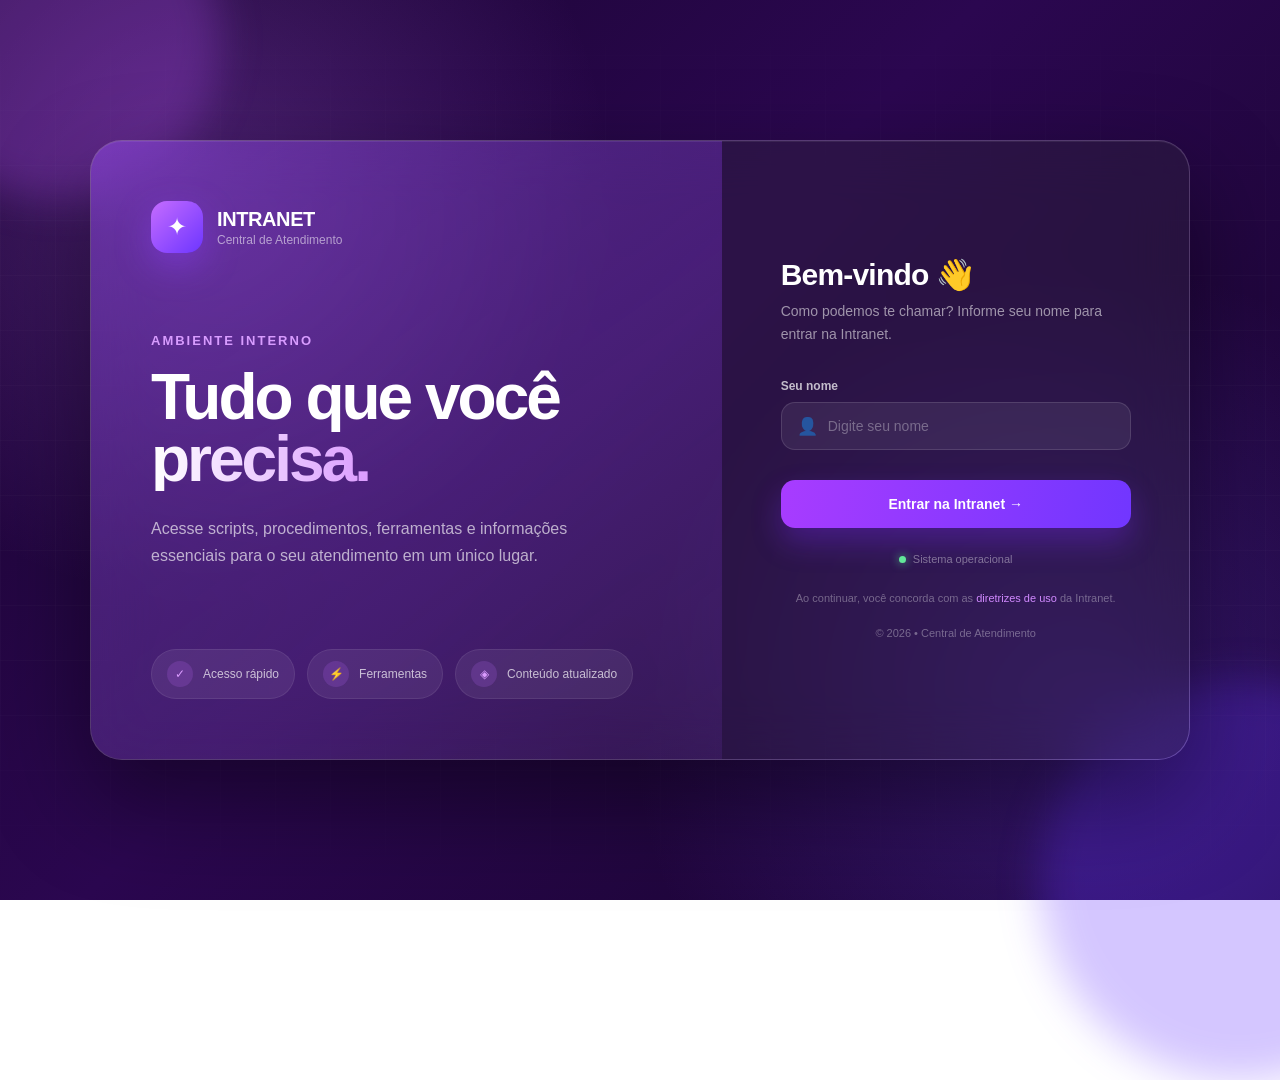
==== commit 7a0fdffc: "Update fmt.Println message from 'Hello' to 'Goodbye'" ====
--- a/index.html
+++ b/index.html
@@ -1,299 +1,817 @@
+
 <!DOCTYPE html>
 <html lang="pt-BR">
 <head>
 <meta charset="UTF-8">
 <meta name="viewport" content="width=device-width, initial-scale=1.0">
-<title>Central de Atendimento - Intranet</title>
-<link rel="icon" type="image/svg+xml" href="data:image/svg+xml,%3Csvg xmlns='http://www.w3.org/2000/svg' viewBox='0 0 64 64'%3E%3Crect width='64' height='64' rx='16' fill='%236C3BFF'/%3E%3Cpath d='M16 20c0-4.4 3.6-8 8-8h16c4.4 0 8 3.6 8 8v13c0 4.4-3.6 8-8 8H30l-10 9v-9h-4c-4.4 0-8-3.6-8-8V20z' fill='white'/%3E%3Cpath d='M22 25h20M22 31h13' stroke='%23B9A7FF' stroke-width='4' stroke-linecap='round'/%3E%3C/svg%3E">
-<link rel="preconnect" href="https://fonts.googleapis.com">
-<link rel="preconnect" href="https://fonts.gstatic.com" crossorigin>
-<link href="https://fonts.googleapis.com/css2?family=Inter:wght@400;500;600;700;800&display=swap" rel="stylesheet">
+
+<title>Intranet | Login</title>
+
 <style>
-*{box-sizing:border-box;margin:0;padding:0}
-html{scroll-behavior:smooth}
-:root{
-  --primary:#6C3BFF;--primary-light:#8B5CFF;--primary-dark:#4C20D8;
-  --blue:#5268FF;--violet:#7A3FF2;
-  --gradient:linear-gradient(135deg,#5268FF 0%,#713CF5 48%,#8B3FE8 100%);
-  --gradient-soft:linear-gradient(135deg,#EEF0FF 0%,#F6EEFF 100%);
-  --background:#F5F4FF;--surface:#FFFFFF;--surface-soft:#FAF9FF;
-  --text:#242038;--text-strong:#18152A;--text-secondary:#69657A;--muted:#89859A;--icon-muted:#A7A3B5;
-  --border:rgba(105,83,180,.10);--border-strong:rgba(105,83,180,.17);
-  --success:#45A65A;--success-bg:#EAF7ED;--danger:#C62828;--danger-bg:#FDECEC;--danger-border:#F1C5C5;
-  --script-text:#413C4D;--chip:#F0EEFA;
-  --shadow:0 15px 40px rgba(72,52,160,.08);--shadow-hover:0 20px 45px rgba(72,52,160,.14);
-  --radius:14px;
-  --font:'Inter',-apple-system,BlinkMacSystemFont,"Segoe UI",Roboto,Helvetica,Arial,sans-serif;
-}
-[data-theme="dark"]{
-  --primary:#9A76FF;--primary-light:#B295FF;--primary-dark:#7A51F5;
-  --blue:#7484FF;--violet:#9B6AF5;
-  --gradient:linear-gradient(135deg,#4659D8 0%,#6937D8 48%,#833DC8 100%);
-  --gradient-soft:linear-gradient(135deg,#251E3E 0%,#301D3A 100%);
-  --background:#10101A;--surface:#191923;--surface-soft:#15151F;
-  --text:#F3F1FA;--text-strong:#FFFFFF;--text-secondary:#C1BDCC;--muted:#9691A5;--icon-muted:#777286;
-  --border:rgba(190,175,255,.10);--border-strong:rgba(190,175,255,.17);
-  --success:#7BC486;--success-bg:#1D3022;--danger:#F28B8B;--danger-bg:#3A2020;--danger-border:#603232;
-  --script-text:#DED9E7;--chip:#292633;
-  --shadow:0 15px 40px rgba(0,0,0,.18);--shadow-hover:0 20px 45px rgba(0,0,0,.30);
-}
-body{font-family:var(--font);background:radial-gradient(700px 400px at 90% -10%,rgba(139,92,255,.10),transparent 70%),var(--background);color:var(--text);min-height:100vh;-webkit-font-smoothing:antialiased;transition:background-color .25s ease,color .25s ease}
-body.bloqueado{overflow:hidden}
-body,.topbar,.sidebar,.script-card,.card-acao,.login-box,.terms-content,.menu-toggle,.theme-toggle,.busca-input{transition:background-color .25s ease,border-color .25s ease,color .25s ease,box-shadow .25s ease}
-:focus-visible{outline:2px solid var(--primary);outline-offset:2px}
-@media (prefers-reduced-motion:reduce){*{animation-duration:.001ms!important;transition-duration:.001ms!important;scroll-behavior:auto!important}}
-
-/* ===== Login ===== */
-.login-overlay{position:fixed;inset:0;overflow:hidden;background:radial-gradient(900px 600px at 5% 0%,rgba(82,104,255,.50),transparent 65%),radial-gradient(800px 600px at 100% 100%,rgba(139,63,232,.45),transparent 60%),linear-gradient(145deg,#4659E8 0%,#6937D8 48%,#833DC8 100%);display:flex;align-items:center;justify-content:center;padding:20px;z-index:9999}
-.aurora-blob{position:absolute;border-radius:50%;filter:blur(70px);opacity:.55;pointer-events:none;will-change:transform}
-.blob-1{width:420px;height:420px;background:#5268FF;top:-120px;left:-100px;animation:aurora-flutuar-1 14s ease-in-out infinite}
-.blob-2{width:380px;height:380px;background:#8B3FE8;bottom:-140px;right:-100px;animation:aurora-flutuar-2 16s ease-in-out infinite}
-.blob-3{width:300px;height:300px;background:#7A3FF2;top:40%;left:60%;animation:aurora-flutuar-3 18s ease-in-out infinite}
-@keyframes aurora-flutuar-1{0%,100%{transform:translate(0,0)}50%{transform:translate(60px,40px)}}
-@keyframes aurora-flutuar-2{0%,100%{transform:translate(0,0)}50%{transform:translate(-50px,-30px)}}
-@keyframes aurora-flutuar-3{0%,100%{transform:translate(0,0) scale(1)}50%{transform:translate(-40px,50px) scale(1.12)}}
-.login-box{width:100%;max-width:440px;background:rgba(255,255,255,.97);border-radius:22px;padding:40px 35px 32px;box-shadow:0 35px 90px rgba(34,17,100,.30);position:relative;overflow:hidden;z-index:1}
-.login-box::before{content:"";position:absolute;left:0;top:0;right:0;height:5px;background:var(--gradient)}
-.login-brand{text-align:center;margin-bottom:28px}
-.login-icon{width:62px;height:62px;margin:0 auto 16px;border-radius:17px;background:var(--gradient);color:#fff;display:grid;place-items:center;font-size:28px;box-shadow:0 12px 30px rgba(108,59,255,.28)}
-.login-brand h1{color:#27213D;font-size:23px;font-weight:800;margin-bottom:7px;letter-spacing:-.5px}
-.login-brand p{color:#89859A;font-size:13px}
-.login-label{display:block;color:#302A42;font-weight:700;font-size:13px;margin-bottom:8px}
-.login-name{width:100%;padding:14px 15px;border:1px solid #E4E1EC;border-radius:11px;font-size:15px;font-family:var(--font);outline:none;margin-bottom:15px;color:#27213D;background:#FFFFFF}
-.login-name::placeholder{color:#A19CAF}
-.login-name:focus{border-color:var(--primary);box-shadow:0 0 0 4px rgba(108,59,255,.10)}
-.terms-box{background:#FAF9FF;border:1px solid #E7E3F0;border-radius:11px;padding:14px;margin-bottom:15px}
-.terms-check{display:flex;align-items:flex-start;gap:9px;color:#69657A;font-size:12px;line-height:1.5;cursor:pointer}
-.terms-check input{margin-top:3px;accent-color:var(--primary)}
-.terms-link{border:0;background:none;color:var(--primary);font-weight:700;cursor:pointer;font-size:12px;text-decoration:underline}
-.login-button{width:100%;padding:15px;border:0;border-radius:11px;background:var(--gradient);color:#FFFFFF;font-family:var(--font);font-size:14px;font-weight:800;cursor:pointer;box-shadow:0 10px 25px rgba(108,59,255,.22);transition:transform .15s,box-shadow .15s,filter .15s}
-.login-button:hover{filter:brightness(1.06);box-shadow:0 14px 30px rgba(108,59,255,.28)}
-.login-button:active{transform:translateY(1px)}
-.login-error{display:none;color:var(--danger);background:var(--danger-bg);border:1px solid var(--danger-border);border-radius:9px;padding:9px 11px;margin-bottom:12px;font-size:12px}
-
-/* ===== Modal termos ===== */
-.terms-modal{position:fixed;inset:0;background:rgba(22,10,40,.65);display:none;align-items:center;justify-content:center;padding:20px;z-index:10000}
-.terms-modal.show{display:flex}
-.terms-content{background:var(--surface);width:100%;max-width:650px;max-height:85vh;overflow:auto;border-radius:18px;padding:30px;box-shadow:0 30px 80px rgba(0,0,0,.25)}
-.terms-content h2{color:var(--text-strong);margin-bottom:15px;font-size:20px}
-.terms-content h3{font-size:14px;color:var(--primary);margin:16px 0 5px;font-weight:800}
-.terms-content p{font-size:13px;line-height:1.6;color:var(--text-secondary)}
-.terms-close{float:right;border:0;background:var(--chip);border-radius:8px;padding:7px 11px;cursor:pointer;font-size:13px;font-weight:700;color:var(--text)}
-.terms-close:hover{background:var(--gradient-soft);color:var(--primary)}
-
-/* ===== Topbar ===== */
-.topbar{height:70px;background:rgba(255,255,255,.88);border-bottom:1px solid var(--border);display:flex;align-items:center;justify-content:space-between;padding:0 28px;position:sticky;top:0;z-index:10;backdrop-filter:blur(16px);box-shadow:0 4px 20px rgba(70,50,160,.04)}
-[data-theme="dark"] .topbar{background:rgba(25,25,35,.90)}
-.topbar::after{content:"";position:absolute;left:0;right:0;bottom:-2px;height:2px;background:var(--gradient);opacity:.85}
-.topbar-left{display:flex;align-items:center;gap:14px}
-.menu-toggle{width:39px;height:39px;border:1px solid var(--border-strong);background:var(--surface);color:var(--primary);border-radius:10px;cursor:pointer;font-size:19px;display:grid;place-items:center}
-.menu-toggle:hover{background:var(--gradient-soft);border-color:rgba(108,59,255,.25)}
-.brand{display:flex;align-items:center;gap:12px;color:var(--text-strong);font-weight:800}
-.brand-icon{width:39px;height:39px;border-radius:11px;background:var(--gradient);color:#FFFFFF;display:grid;place-items:center;font-size:19px;flex-shrink:0;box-shadow:0 8px 20px rgba(108,59,255,.20)}
-.brand-text{font-size:15px;letter-spacing:-.2px}
-.brand-text small{display:block;color:var(--muted);font-size:11px;font-weight:500;margin-top:2px}
-.user-area{display:flex;align-items:center;gap:12px}
-.user-name{font-size:13px;color:var(--text-strong);font-weight:600}
-.theme-toggle{width:39px;height:39px;border:1px solid var(--border-strong);background:var(--surface);color:var(--primary);border-radius:10px;cursor:pointer;font-size:16px;display:grid;place-items:center}
-.theme-toggle:hover{background:var(--gradient-soft)}
-.status{font-size:12px;color:var(--success);display:flex;align-items:center;gap:7px;font-weight:700;background:var(--success-bg);padding:7px 13px;border-radius:999px}
-.status-dot{width:7px;height:7px;background:var(--success);border-radius:50%;box-shadow:0 0 0 3px rgba(69,166,90,.14)}
-
-/* ===== Layout ===== */
-.layout{display:grid;grid-template-columns:238px minmax(0,1fr);max-width:1500px;margin:0 auto;min-height:calc(100vh - 70px);transition:grid-template-columns .25s ease}
-.layout.collapsed{grid-template-columns:76px minmax(0,1fr)}
-.sidebar{background:var(--gradient);border:0;padding:25px 14px;overflow:hidden;position:relative;box-shadow:12px 0 35px rgba(76,52,190,.13)}
-.sidebar::before{content:"";position:absolute;width:280px;height:280px;border-radius:50%;background:rgba(255,255,255,.08);top:-100px;right:-160px;pointer-events:none;animation:blob-flutuar-a 20s ease-in-out infinite}
-.sidebar::after{content:"";position:absolute;width:220px;height:220px;border-radius:50%;background:rgba(255,255,255,.06);bottom:-100px;left:-130px;pointer-events:none;animation:blob-flutuar-b 24s ease-in-out infinite}
-@keyframes blob-flutuar-a{0%,100%{transform:translate(0,0)}50%{transform:translate(-20px,25px)}}
-@keyframes blob-flutuar-b{0%,100%{transform:translate(0,0)}50%{transform:translate(25px,-20px)}}
-.layout.collapsed .sidebar{padding:25px 10px}
-.menu-title{font-size:10px;color:rgba(255,255,255,.60);font-weight:800;text-transform:uppercase;padding:0 12px 13px;letter-spacing:.8px;white-space:nowrap}
-.menu{list-style:none;position:relative;z-index:1}
-.menu li{margin-bottom:5px}
-.menu button{width:100%;border:0;background:transparent;text-align:left;padding:11px 12px;border-radius:10px;color:rgba(255,255,255,.78);font-size:13px;font-family:var(--font);cursor:pointer;white-space:nowrap;overflow:hidden;border-left:3px solid transparent;transition:background .15s,color .15s,transform .15s}
-.menu button:hover{background:rgba(255,255,255,.11);color:#FFFFFF;transform:translateX(2px)}
-.menu button.active{background:rgba(255,255,255,.17);color:#FFFFFF;font-weight:800;border-left-color:#FFFFFF;box-shadow:0 8px 20px rgba(40,15,100,.10)}
-.layout.collapsed .menu-title{visibility:hidden;height:0;padding:0}
-.layout.collapsed .menu button{font-size:19px;text-align:center;padding:11px 0;color:transparent}
-.layout.collapsed .menu button::first-letter{font-size:19px}
-
-/* ===== Main ===== */
-.main{padding:34px;min-width:0;position:relative}
-.main::before{content:"";position:absolute;top:0;right:0;width:420px;height:260px;background:radial-gradient(circle,rgba(139,92,255,.09),transparent 70%);pointer-events:none;animation:blob-flutuar-c 22s ease-in-out infinite}
-@keyframes blob-flutuar-c{0%,100%{transform:translate(0,0)}50%{transform:translate(-30px,15px)}}
-.welcome{margin-bottom:25px;position:relative;padding-left:17px;z-index:1}
-.welcome::before{content:"";position:absolute;left:0;top:3px;bottom:3px;width:4px;border-radius:5px;background:var(--gradient)}
-.welcome h1{font-size:26px;font-weight:800;color:var(--text-strong);margin-bottom:5px;letter-spacing:-.6px;display:flex;align-items:center;gap:4px}
-.welcome p{color:var(--muted);font-size:14px}
-.emoji-vivo{display:inline-block;font-size:1em;line-height:1;margin-left:3px;transform-origin:70% 80%;animation:emoji-flutuar 3s ease-in-out infinite;cursor:default;will-change:transform}
-@keyframes emoji-flutuar{0%,100%{transform:translateY(0) rotate(0deg)}25%{transform:translateY(-3px) rotate(-2deg)}50%{transform:translateY(0) rotate(0deg)}75%{transform:translateY(-2px) rotate(2deg)}}
-.emoji-vivo.acenar{animation:emoji-acenar .9s ease-in-out}
-@keyframes emoji-acenar{0%{transform:rotate(0deg)}15%{transform:rotate(17deg)}30%{transform:rotate(-11deg)}45%{transform:rotate(15deg)}60%{transform:rotate(-9deg)}75%{transform:rotate(8deg)}100%{transform:rotate(0deg)}}
-.emoji-vivo:hover{animation:emoji-acenar .8s ease-in-out}
-
-.search-wrap{position:relative;margin-bottom:27px;z-index:1}
-.search-icon{position:absolute;left:17px;top:50%;transform:translateY(-50%);font-size:16px;color:var(--icon-muted)}
-.busca-input{width:100%;padding:15px 18px 15px 46px;font-size:14px;font-family:var(--font);border:1px solid var(--border);border-radius:13px;outline:none;background:rgba(255,255,255,.88);color:var(--text);box-shadow:0 7px 25px rgba(72,52,160,.05);backdrop-filter:blur(10px)}
-[data-theme="dark"] .busca-input{background:rgba(25,25,35,.88)}
-.busca-input::placeholder{color:var(--muted)}
-.busca-input:focus{border-color:rgba(108,59,255,.35);box-shadow:0 0 0 4px rgba(108,59,255,.08),0 10px 30px rgba(72,52,160,.08)}
-
-/* ===== Card de ação unificado (Recursos rápidos + Links rápidos) ===== */
-.quick-links,.grid-links{display:grid;grid-template-columns:repeat(4,1fr);gap:15px;margin-bottom:10px;position:relative;z-index:1}
-.grid-links{grid-template-columns:repeat(auto-fill,minmax(230px,1fr));margin-bottom:0}
-.card-acao{position:relative;text-align:left;background:rgba(255,255,255,.94);border:1px solid var(--border);border-radius:14px;padding:17px 17px 15px;cursor:pointer;font-family:var(--font);display:flex;flex-direction:column;gap:9px;overflow:hidden;box-shadow:var(--shadow);text-decoration:none;color:inherit;transition:transform .2s,box-shadow .2s,border-color .2s}
-[data-theme="dark"] .card-acao{background:rgba(25,25,35,.95)}
-.card-acao::before{content:"";position:absolute;left:0;top:0;bottom:0;width:4px;background:var(--gradient);opacity:0;transition:opacity .2s}
-.card-acao:hover{border-color:rgba(108,59,255,.18);box-shadow:var(--shadow-hover);transform:translateY(-3px)}
-.card-acao:hover::before{opacity:1}
-.card-acao-top{display:flex;align-items:center;justify-content:space-between;gap:8px}
-.card-acao-icone{width:36px;height:36px;flex-shrink:0;border-radius:10px;background:var(--gradient);color:#FFFFFF;display:grid;place-items:center;font-size:16px;box-shadow:0 8px 18px rgba(108,59,255,.20)}
-.card-acao-seta{color:var(--icon-muted);font-size:14px;flex-shrink:0;transition:transform .15s,color .15s}
-.card-acao:hover .card-acao-seta{color:var(--primary);transform:translate(2px,-2px)}
-.card-acao-titulo{display:block;font-size:13px;color:var(--text);font-weight:800}
-.card-acao-sub{display:block;font-size:11.5px;color:var(--muted);white-space:nowrap;overflow:hidden;text-overflow:ellipsis}
-
-.section-head{display:flex;align-items:center;justify-content:space-between;margin:31px 0 14px}
-.section-head h2{font-size:16px;font-weight:800;color:var(--text-strong);letter-spacing:-.2px}
-.count{font-size:11px;color:var(--primary);background:var(--gradient-soft);padding:5px 11px;border-radius:999px;font-weight:800}
-
-/* ===== Scripts ===== */
-.grid-scripts{display:grid;grid-template-columns:repeat(auto-fill,minmax(330px,1fr));gap:16px;position:relative;z-index:1}
-.script-card{background:rgba(255,255,255,.96);border:1px solid var(--border);border-left:0;border-radius:14px;padding:17px;position:relative;box-shadow:0 10px 30px rgba(72,52,160,.06);overflow:hidden}
-[data-theme="dark"] .script-card{background:rgba(25,25,35,.96)}
-.script-card::before{content:"";position:absolute;left:0;top:0;bottom:0;width:4px;background:var(--gradient)}
-.script-card:hover{box-shadow:0 18px 40px rgba(72,52,160,.11);transform:translateY(-2px)}
-.script-card.destaque::before{background:linear-gradient(180deg,#45A65A,#79C987)}
-.script-card.destaque .categoria{background:var(--success-bg);color:var(--success)}
-.categoria{display:inline-block;margin-bottom:9px;padding:5px 9px;border-radius:6px;background:var(--gradient-soft);color:var(--primary);font-size:9px;font-weight:800;text-transform:uppercase;letter-spacing:.6px}
-.script-header{display:flex;align-items:center;margin-bottom:11px;padding-right:88px}
-.script-title{font-weight:800;font-size:14px;color:var(--text-strong)}
-.btn-copiar{position:absolute;top:15px;right:14px;background:var(--gradient);color:#FFFFFF;border:0;padding:7px 12px;border-radius:7px;cursor:pointer;font-size:11px;font-weight:800;font-family:var(--font);box-shadow:0 6px 14px rgba(108,59,255,.16);transition:transform .15s,filter .15s}
-.btn-copiar:hover{filter:brightness(1.07);transform:translateY(-1px)}
-.script-content{background:var(--surface-soft);border:1px solid var(--border);padding:13px;border-radius:8px;font-size:13px;white-space:pre-wrap;word-wrap:break-word;color:var(--script-text);line-height:1.55}
-.no-results{grid-column:1/-1;text-align:center;color:var(--muted);font-size:13.5px;padding:32px;background:var(--surface);border:1px dashed var(--border-strong);border-radius:12px}
-
-/* ===== Footer ===== */
-.footer{text-align:right;padding:22px 34px 34px;color:var(--muted);font-size:11.5px}
-.footer .user-name{color:var(--muted);font-weight:600}
-.footer .user-name:hover{color:var(--primary)}
-
-/* ===== Responsivo ===== */
-@media(max-width:1100px){.quick-links{grid-template-columns:repeat(2,1fr)}}
-@media(max-width:900px){
-.layout,.layout.collapsed{padding:12px;display:block}
-.sidebar,.layout.collapsed .sidebar{position:static;margin-bottom:14px;border-radius:16px;padding:12px;box-shadow:0 12px 30px rgba(72,52,160,.12)}
-.main{padding:8px 0 0}
-.welcome{padding-left:15px}
-.menu-toggle{display:none}
-.menu-title,.layout.collapsed .menu-title{display:none}
-.menu{display:flex;gap:8px;overflow-x:auto;padding-bottom:2px;scrollbar-width:thin}
-.menu li{margin-bottom:0;flex:0 0 auto}
-.menu button,.layout.collapsed .menu button{white-space:nowrap;padding:9px 14px;border-radius:999px;border-left:none;font-size:12px;color:rgba(255,255,255,.82)}
-.menu button.active,.layout.collapsed .menu button.active{background:rgba(255,255,255,.20);color:#FFFFFF;font-weight:800}
-.grid-links,.quick-links{display:flex;overflow-x:auto;gap:12px;padding-bottom:5px;scrollbar-width:thin}
-.card-acao{flex:0 0 200px}
-}
-@media(max-width:600px){
-.topbar{height:68px;padding:0 14px}
-.brand-icon{width:38px;height:38px}
-.brand-text small{display:none}
-.status{display:none}
-.user-area{gap:7px}
-.user-name{display:none}
-.layout{padding:8px}
-.main{padding:7px 0 0}
-.welcome h1{font-size:23px}
-.footer{text-align:center;padding:18px}
-.grid-scripts{gap:12px}
-.login-box{padding:34px 24px 28px}
+/* =========================================================
+   RESET
+========================================================= */
+
+* {
+    margin: 0;
+    padding: 0;
+    box-sizing: border-box;
+}
+
+html,
+body {
+    width: 100%;
+    height: 100%;
+}
+
+body {
+    font-family: Inter, "Segoe UI", Arial, sans-serif;
+    overflow: hidden;
+    color: #fff;
+}
+
+
+/* =========================================================
+   FUNDO
+========================================================= */
+
+.login-page {
+    position: relative;
+    width: 100%;
+    height: 100vh;
+
+    display: flex;
+    align-items: center;
+    justify-content: center;
+
+    background:
+        radial-gradient(
+            circle at 15% 20%,
+            rgba(190, 100, 255, .28),
+            transparent 32%
+        ),
+        radial-gradient(
+            circle at 85% 80%,
+            rgba(119, 64, 255, .30),
+            transparent 35%
+        ),
+        linear-gradient(
+            135deg,
+            #18052e 0%,
+            #2b0750 45%,
+            #16052b 100%
+        );
+}
+
+
+/* =========================================================
+   ELEMENTOS DECORATIVOS
+========================================================= */
+
+.background-glow {
+    position: absolute;
+    border-radius: 50%;
+    filter: blur(20px);
+    pointer-events: none;
+}
+
+.glow-1 {
+    width: 320px;
+    height: 320px;
+
+    top: -120px;
+    left: -100px;
+
+    background: rgba(187, 83, 255, .25);
+}
+
+.glow-2 {
+    width: 400px;
+    height: 400px;
+
+    right: -160px;
+    bottom: -180px;
+
+    background: rgba(100, 52, 255, .28);
+}
+
+
+/* =========================================================
+   GRID / TEXTURA
+========================================================= */
+
+.grid {
+    position: absolute;
+    inset: 0;
+
+    opacity: .08;
+
+    background-image:
+        linear-gradient(
+            rgba(255,255,255,.25) 1px,
+            transparent 1px
+        ),
+        linear-gradient(
+            90deg,
+            rgba(255,255,255,.25) 1px,
+            transparent 1px
+        );
+
+    background-size: 55px 55px;
+
+    mask-image: linear-gradient(
+        to bottom,
+        transparent,
+        black 25%,
+        black 75%,
+        transparent
+    );
+}
+
+
+/* =========================================================
+   CONTAINER PRINCIPAL
+========================================================= */
+
+.login-container {
+    position: relative;
+    z-index: 2;
+
+    width: min(1100px, 92%);
+    min-height: 620px;
+
+    display: grid;
+    grid-template-columns: 1.15fr .85fr;
+
+    border: 1px solid rgba(255,255,255,.15);
+
+    border-radius: 32px;
+
+    overflow: hidden;
+
+    background: rgba(255,255,255,.075);
+
+    backdrop-filter: blur(28px);
+    -webkit-backdrop-filter: blur(28px);
+
+    box-shadow:
+        0 40px 100px rgba(0,0,0,.45),
+        inset 0 1px 0 rgba(255,255,255,.10);
+}
+
+
+/* =========================================================
+   LADO ESQUERDO
+========================================================= */
+
+.brand-section {
+    position: relative;
+
+    display: flex;
+    flex-direction: column;
+    justify-content: space-between;
+
+    padding: 60px;
+
+    background:
+        linear-gradient(
+            145deg,
+            rgba(144, 61, 255, .35),
+            rgba(58, 16, 104, .12)
+        );
+}
+
+
+/* =========================================================
+   LOGO
+========================================================= */
+
+.logo {
+    display: flex;
+    align-items: center;
+    gap: 14px;
+}
+
+.logo-icon {
+    width: 52px;
+    height: 52px;
+
+    display: flex;
+    align-items: center;
+    justify-content: center;
+
+    border-radius: 16px;
+
+    font-size: 24px;
+
+    background:
+        linear-gradient(
+            135deg,
+            #c56cff,
+            #6d35ff
+        );
+
+    box-shadow:
+        0 12px 35px rgba(142, 65, 255, .45);
+}
+
+.logo-text strong {
+    display: block;
+
+    font-size: 20px;
+    letter-spacing: -.4px;
+}
+
+.logo-text span {
+    display: block;
+
+    margin-top: 2px;
+
+    font-size: 12px;
+
+    color: rgba(255,255,255,.55);
+}
+
+
+/* =========================================================
+   TEXTO PRINCIPAL
+========================================================= */
+
+.hero-text {
+    max-width: 520px;
+}
+
+.hero-text .eyebrow {
+    margin-bottom: 18px;
+
+    font-size: 13px;
+    font-weight: 700;
+
+    letter-spacing: 2px;
+    text-transform: uppercase;
+
+    color: #d89cff;
+}
+
+.hero-text h1 {
+    font-size: clamp(42px, 5vw, 68px);
+    line-height: .98;
+
+    letter-spacing: -3px;
+
+    margin-bottom: 24px;
+}
+
+.hero-text h1 span {
+    display: block;
+
+    background:
+        linear-gradient(
+            90deg,
+            #ffffff,
+            #d58cff,
+            #9b6cff
+        );
+
+    -webkit-background-clip: text;
+    background-clip: text;
+
+    color: transparent;
+}
+
+.hero-text p {
+    max-width: 450px;
+
+    font-size: 16px;
+    line-height: 1.7;
+
+    color: rgba(255,255,255,.65);
+}
+
+
+/* =========================================================
+   CARDS INFORMATIVOS
+========================================================= */
+
+.features {
+    display: flex;
+    gap: 12px;
+
+    flex-wrap: wrap;
+}
+
+.feature {
+    display: flex;
+    align-items: center;
+    gap: 10px;
+
+    padding: 11px 15px;
+
+    border-radius: 50px;
+
+    background: rgba(255,255,255,.07);
+
+    border: 1px solid rgba(255,255,255,.08);
+
+    font-size: 12px;
+
+    color: rgba(255,255,255,.7);
+}
+
+.feature-icon {
+    width: 26px;
+    height: 26px;
+
+    display: flex;
+    align-items: center;
+    justify-content: center;
+
+    border-radius: 50%;
+
+    background: rgba(191,105,255,.18);
+
+    color: #db9cff;
+}
+
+
+/* =========================================================
+   LADO DO LOGIN
+========================================================= */
+
+.login-section {
+    display: flex;
+    align-items: center;
+    justify-content: center;
+
+    padding: 55px;
+
+    background: rgba(10, 3, 20, .28);
+}
+
+.login-box {
+    width: 100%;
+    max-width: 350px;
+}
+
+.login-box h2 {
+    margin-bottom: 8px;
+
+    font-size: 30px;
+    letter-spacing: -.8px;
+}
+
+.login-description {
+    margin-bottom: 34px;
+
+    font-size: 14px;
+    line-height: 1.6;
+
+    color: rgba(255,255,255,.55);
+}
+
+
+/* =========================================================
+   INPUT
+========================================================= */
+
+.input-group {
+    margin-bottom: 18px;
+}
+
+.input-group label {
+    display: block;
+
+    margin-bottom: 9px;
+
+    font-size: 12px;
+    font-weight: 600;
+
+    color: rgba(255,255,255,.72);
+}
+
+.input-wrapper {
+    position: relative;
+}
+
+.input-wrapper span {
+    position: absolute;
+
+    left: 16px;
+    top: 50%;
+
+    transform: translateY(-50%);
+
+    font-size: 17px;
+
+    opacity: .6;
+}
+
+.input-wrapper input {
+    width: 100%;
+
+    padding: 15px 16px 15px 46px;
+
+    border-radius: 14px;
+
+    border: 1px solid rgba(255,255,255,.12);
+
+    outline: none;
+
+    color: white;
+
+    font-size: 14px;
+
+    background: rgba(255,255,255,.07);
+
+    transition: .25s;
+}
+
+.input-wrapper input::placeholder {
+    color: rgba(255,255,255,.32);
+}
+
+.input-wrapper input:focus {
+    border-color: rgba(195,113,255,.8);
+
+    background: rgba(255,255,255,.10);
+
+    box-shadow:
+        0 0 0 4px rgba(169,72,255,.10);
+}
+
+
+/* =========================================================
+   BOTÃO
+========================================================= */
+
+.login-button {
+    width: 100%;
+
+    margin-top: 12px;
+
+    padding: 16px;
+
+    border: none;
+
+    border-radius: 14px;
+
+    cursor: pointer;
+
+    color: white;
+
+    font-size: 14px;
+    font-weight: 700;
+
+    background:
+        linear-gradient(
+            100deg,
+            #a83cff,
+            #7136ff
+        );
+
+    box-shadow:
+        0 14px 30px rgba(125,45,255,.32);
+
+    transition: .25s;
+}
+
+.login-button:hover {
+    transform: translateY(-2px);
+
+    box-shadow:
+        0 18px 35px rgba(125,45,255,.45);
+}
+
+.login-button:active {
+    transform: translateY(0);
+}
+
+
+/* =========================================================
+   RODAPÉ LOGIN
+========================================================= */
+
+.login-footer {
+    margin-top: 25px;
+
+    text-align: center;
+
+    font-size: 11px;
+
+    line-height: 1.6;
+
+    color: rgba(255,255,255,.35);
+}
+
+.login-footer a {
+    color: #d18aff;
+
+    text-decoration: none;
+}
+
+
+/* =========================================================
+   STATUS
+========================================================= */
+
+.system-status {
+    display: flex;
+    align-items: center;
+    justify-content: center;
+
+    gap: 7px;
+
+    margin-top: 25px;
+
+    font-size: 11px;
+
+    color: rgba(255,255,255,.4);
+}
+
+.status-dot {
+    width: 7px;
+    height: 7px;
+
+    border-radius: 50%;
+
+    background: #62e89a;
+
+    box-shadow:
+        0 0 10px rgba(98,232,154,.8);
+}
+
+
+/* =========================================================
+   RESPONSIVIDADE
+========================================================= */
+
+@media (max-width: 850px) {
+
+    body {
+        overflow: auto;
+    }
+
+    .login-page {
+        min-height: 100vh;
+
+        padding: 25px 0;
+    }
+
+    .login-container {
+        grid-template-columns: 1fr;
+
+        min-height: auto;
+    }
+
+    .brand-section {
+        padding: 40px;
+
+        min-height: 430px;
+    }
+
+    .hero-text h1 {
+        font-size: 46px;
+    }
+
+    .login-section {
+        padding: 40px;
+    }
+}
+
+@media (max-width: 500px) {
+
+    .login-container {
+        width: 94%;
+
+        border-radius: 24px;
+    }
+
+    .brand-section {
+        padding: 30px;
+
+        min-height: 400px;
+    }
+
+    .login-section {
+        padding: 30px;
+    }
+
+    .hero-text h1 {
+        font-size: 38px;
+
+        letter-spacing: -2px;
+    }
+
+    .features {
+        display: none;
+    }
 }
 </style>
 </head>
-<body class="bloqueado">
-<div class="login-overlay" id="loginOverlay">
-<span class="aurora-blob blob-1"></span><span class="aurora-blob blob-2"></span><span class="aurora-blob blob-3"></span>
-<div class="login-box">
-<div class="login-brand"><div class="login-icon">▦</div><h1>Central de Atendimento</h1><p>Portal interno de apoio ao atendimento</p></div>
-<label class="login-label" for="loginName">Como podemos te chamar?</label>
-<input class="login-name" id="loginName" type="text" maxlength="80" autocomplete="name" placeholder="Digite seu nome">
-<div class="login-error" id="loginError">Digite seu nome e aceite os Termos de Uso para continuar.</div>
-<div class="terms-box"><label class="terms-check"><input type="checkbox" id="termsCheck"><span>Li e aceito os <button type="button" class="terms-link" onclick="abrirTermos(event)">Termos de Uso</button> da Central de Atendimento.</span></label></div>
-<button class="login-button" onclick="entrarNaCentral()">Entrar na Central</button>
-</div></div>
-<div class="terms-modal" id="termsModal" onclick="fecharTermosFora(event)"><div class="terms-content"><button class="terms-close" onclick="fecharTermos()">Fechar</button><h2>Termos de Uso — Central de Atendimento</h2><p>Última atualização: agosto de 2026.</p><h3>1. Finalidade da ferramenta</h3><p>A Central de Atendimento é uma ferramenta interna destinada exclusivamente ao apoio às atividades de atendimento, consulta e utilização de scripts e orientações disponibilizados pela organização.</p><h3>2. Uso profissional</h3><p>A ferramenta deve ser utilizada exclusivamente para finalidades relacionadas às atividades profissionais. É vedada a utilização para fins pessoais, comerciais ou para qualquer atividade não relacionada ao atendimento.</p><h3>3. Responsabilidade pelo conteúdo</h3><p>Os scripts e orientações disponibilizados servem como material de apoio. O usuário é responsável por utilizar as informações de acordo com os procedimentos, políticas e orientações oficiais vigentes.</p><h3>4. Informações e dados pessoais</h3><p>Não devem ser inseridos, armazenados ou compartilhados na ferramenta dados pessoais, documentos, senhas, códigos de autenticação ou outras informações sensíveis de usuários, salvo quando expressamente autorizado pelos procedimentos oficiais.</p><h3>5. Segurança</h3><p>O usuário deve preservar a segurança das informações acessadas durante sua atividade e não compartilhar o conteúdo da ferramenta com pessoas não autorizadas.</p><h3>6. Atualização dos conteúdos</h3><p>Os scripts podem ser alterados, atualizados ou removidos a qualquer momento, conforme a necessidade operacional.</p><h3>7. Uso indevido</h3><p>O uso da ferramenta em desacordo com estes termos, com as políticas internas ou com as orientações de segurança poderá resultar na restrição de acesso e nas medidas administrativas cabíveis.</p><h3>8. Aceite</h3><p>Ao selecionar “Aceito os Termos de Uso” e acessar a Central de Atendimento, o usuário declara que leu, compreendeu e concorda com as condições estabelecidas.</p></div></div>
-<header class="topbar">
-<div class="topbar-left"><button class="menu-toggle" id="menuToggle" onclick="alternarMenu()" aria-label="Recolher ou expandir menu">☰</button><div class="brand"><div class="brand-icon">▦</div><div class="brand-text">Central de Atendimento<small>Portal interno de apoio</small></div></div></div>
-<div class="user-area"><span class="user-name" id="topUser"></span><button class="theme-toggle" id="themeToggle" onclick="alternarTema()" aria-label="Alternar tema claro ou escuro" title="Alternar tema">🌙</button><div class="status"><span class="status-dot"></span>Sistema operacional</div></div>
-</header>
-<div class="layout" id="layout">
-<aside class="sidebar"><div class="menu-title">Navegação</div><ul class="menu">
-<li><button class="active" onclick="filtrarCategoria('todos',this)">🏠 Início</button></li><li><button onclick="filtrarCategoria('Atendimento',this)">📋 Atendimento</button></li><li><button onclick="filtrarCategoria('Tempo de espera',this)">⏱️ Tempo de espera</button></li><li><button onclick="filtrarCategoria('Segurança',this)">🔒 Segurança</button></li><li><button onclick="filtrarCategoria('Recuperação de conta',this)">🔐 Recuperação de conta</button></li><li><button onclick="filtrarCategoria('Usuários agressivos',this)">⚠️ Situações</button></li><li><button onclick="filtrarCategoria('Gov.br',this)">🏛️ Gov.br</button></li><li><button onclick="filtrarCategoria('Chamados',this)">📝 Chamados</button></li><li><button onclick="filtrarCategoria('Documentação',this)">📄 Documentação</button></li><li><button onclick="filtrarCategoria('Pesquisa',this)">⭐ Pesquisa</button></li>
-</ul></aside>
-<main class="main">
-<div class="welcome"><h1 id="welcomeTitle">Olá! <span class="emoji-vivo" aria-hidden="true">👋</span></h1><p>Acesse rapidamente seus scripts e recursos de apoio ao atendimento.</p></div>
-<div class="search-wrap"><span class="search-icon">🔎</span><input type="text" id="campoBusca" class="busca-input" placeholder="Pesquisar scripts, palavras-chave ou situações..." oninput="filtrarScripts()"></div>
-<div class="quick-links">
-<button class="card-acao" onclick="buscarRapido('abertura')"><span class="card-acao-top"><span class="card-acao-icone">⚡</span><span class="card-acao-seta">↗</span></span><strong class="card-acao-titulo">Iniciar atendimento</strong><span class="card-acao-sub">Script de abertura</span></button>
-<button class="card-acao" onclick="buscarRapido('transferir')"><span class="card-acao-top"><span class="card-acao-icone">🔄</span><span class="card-acao-seta">↗</span></span><strong class="card-acao-titulo">Encaminhar caso</strong><span class="card-acao-sub">Transferir para outra fila</span></button>
-<button class="card-acao" onclick="buscarRapido('protocolo')"><span class="card-acao-top"><span class="card-acao-icone">📄</span><span class="card-acao-seta">↗</span></span><strong class="card-acao-titulo">Consultar protocolo</strong><span class="card-acao-sub">Localizar orientações</span></button>
-<button class="card-acao" onclick="buscarRapido('pesquisa')"><span class="card-acao-top"><span class="card-acao-icone">⭐</span><span class="card-acao-seta">↗</span></span><strong class="card-acao-titulo">Encerrar jornada</strong><span class="card-acao-sub">Pesquisa de satisfação</span></button>
+
+<body>
+
+<div class="login-page">
+
+    <!-- Efeitos de fundo -->
+    <div class="background-glow glow-1"></div>
+    <div class="background-glow glow-2"></div>
+
+    <!-- Grid tecnológico -->
+    <div class="grid"></div>
+
+
+    <!-- =====================================================
+         CONTAINER
+    ====================================================== -->
+
+    <main class="login-container">
+
+
+        <!-- =================================================
+             IDENTIDADE
+        ================================================== -->
+
+        <section class="brand-section">
+
+            <div class="logo">
+
+                <div class="logo-icon">
+                    ✦
+                </div>
+
+                <div class="logo-text">
+                    <strong>INTRANET</strong>
+                    <span>Central de Atendimento</span>
+                </div>
+
+            </div>
+
+
+            <div class="hero-text">
+
+                <div class="eyebrow">
+                    Ambiente interno
+                </div>
+
+                <h1>
+                    Tudo que você
+                    <span>precisa.</span>
+                </h1>
+
+                <p>
+                    Acesse scripts, procedimentos, ferramentas
+                    e informações essenciais para o seu atendimento
+                    em um único lugar.
+                </p>
+
+            </div>
+
+
+            <div class="features">
+
+                <div class="feature">
+                    <div class="feature-icon">✓</div>
+                    Acesso rápido
+                </div>
+
+                <div class="feature">
+                    <div class="feature-icon">⚡</div>
+                    Ferramentas
+                </div>
+
+                <div class="feature">
+                    <div class="feature-icon">◈</div>
+                    Conteúdo atualizado
+                </div>
+
+            </div>
+
+        </section>
+
+
+        <!-- =================================================
+             LOGIN
+        ================================================== -->
+
+        <section class="login-section">
+
+            <div class="login-box">
+
+                <h2>
+                    Bem-vindo 👋
+                </h2>
+
+                <p class="login-description">
+                    Como podemos te chamar?
+                    Informe seu nome para entrar na Intranet.
+                </p>
+
+
+                <form id="loginForm">
+
+                    <div class="input-group">
+
+                        <label for="nome">
+                            Seu nome
+                        </label>
+
+                        <div class="input-wrapper">
+
+                            <span>👤</span>
+
+                            <input
+                                type="text"
+                                id="nome"
+                                placeholder="Digite seu nome"
+                                autocomplete="name"
+                                required
+                            >
+
+                        </div>
+
+                    </div>
+
+
+                    <button
+                        type="submit"
+                        class="login-button"
+                    >
+                        Entrar na Intranet →
+                    </button>
+
+                </form>
+
+
+                <div class="system-status">
+
+                    <span class="status-dot"></span>
+
+                    Sistema operacional
+
+                </div>
+
+
+                <div class="login-footer">
+
+                    Ao continuar, você concorda com as
+                    <a href="#">
+                        diretrizes de uso
+                    </a>
+                    da Intranet.
+
+                    <br><br>
+
+                    © 2026 • Central de Atendimento
+
+                </div>
+
+            </div>
+
+        </section>
+
+    </main>
+
 </div>
-<div class="section-head"><h2>🔗 Links rápidos</h2></div>
-<div class="grid-links" id="listaLinks">
-<!-- Os links são carregados por content/links/links-rapidos.js. -->
-</div>
-<div class="section-head"><h2>📋 Scripts de atendimento</h2><span class="count" id="contador"></span></div>
-<div class="grid-scripts" id="listaScripts">
-<!-- Os cartões são carregados por content/scripts/atendimento.js. -->
-<div class="no-results" id="semResultados">Nenhum script encontrado para esta pesquisa.</div>
-</div></main></div>
-<footer class="footer">Central de Atendimento • Portal interno • Desenvolvido por Bruno Silva <span id="footerUser"></span> • <button class="user-name" onclick="trocarUsuario()">Trocar usuário</button></footer>
+
+
 <script>
-(function(){
-  var salvo = localStorage.getItem('central-tema');
-  var preferido = salvo || (window.matchMedia && window.matchMedia('(prefers-color-scheme: dark)').matches ? 'dark' : 'light');
-  aplicarTema(preferido);
-  function aplicarTema(tema){
-    document.documentElement.setAttribute('data-theme', tema);
-    var btn = document.getElementById('themeToggle');
-    if(btn){ btn.textContent = tema === 'dark' ? '☀️' : '🌙'; }
-  }
-  window.alternarTema = function(){
-    var atual = document.documentElement.getAttribute('data-theme') === 'dark' ? 'dark' : 'light';
-    var novo = atual === 'dark' ? 'light' : 'dark';
-    localStorage.setItem('central-tema', novo);
-    aplicarTema(novo);
-  };
-  document.addEventListener('DOMContentLoaded', function(){ aplicarTema(document.documentElement.getAttribute('data-theme') || preferido); });
-})();
+
+document
+.getElementById("loginForm")
+.addEventListener("submit", function(event) {
+
+    event.preventDefault();
+
+    const nome =
+        document
+        .getElementById("nome")
+        .value
+        .trim();
+
+    if (!nome) {
+        return;
+    }
+
+    /*
+        TESTE:
+
+        Aqui futuramente podemos conectar
+        com o sistema atual da Intranet.
+
+        Por enquanto apenas exibimos
+        uma mensagem.
+    */
+
+    alert(
+        "Olá, " + nome + "! 👋\n\n" +
+        "Login de teste realizado com sucesso."
+    );
+
+});
+
 </script>
-<script>
-(function(){
-  function iniciarEmoji(){
-    const emoji = document.querySelector('.emoji-vivo');
-    if(!emoji) return;
-    let temporizador;
-    function acenar(){
-      emoji.classList.remove('acenar');
-      void emoji.offsetWidth;
-      emoji.classList.add('acenar');
-      setTimeout(function(){ emoji.classList.remove('acenar'); }, 950);
-    }
-    function programarProximoAceno(){
-      const tempo = Math.floor(Math.random() * 8000) + 7000;
-      temporizador = setTimeout(function(){ acenar(); programarProximoAceno(); }, tempo);
-    }
-    programarProximoAceno();
-    emoji.addEventListener('mouseenter', function(){ clearTimeout(temporizador); acenar(); programarProximoAceno(); });
-    emoji.addEventListener('click', function(){ clearTimeout(temporizador); acenar(); programarProximoAceno(); });
-  }
-  if(document.readyState === 'loading'){ document.addEventListener('DOMContentLoaded', iniciarEmoji); } else { iniciarEmoji(); }
-})();
-</script>
-<script src="content/scripts/atendimento.js"></script>
-<script src="content/links/links-rapidos.js"></script>
-<script src="assets/js/central.js"></script>
+
 </body>
 </html>
+```
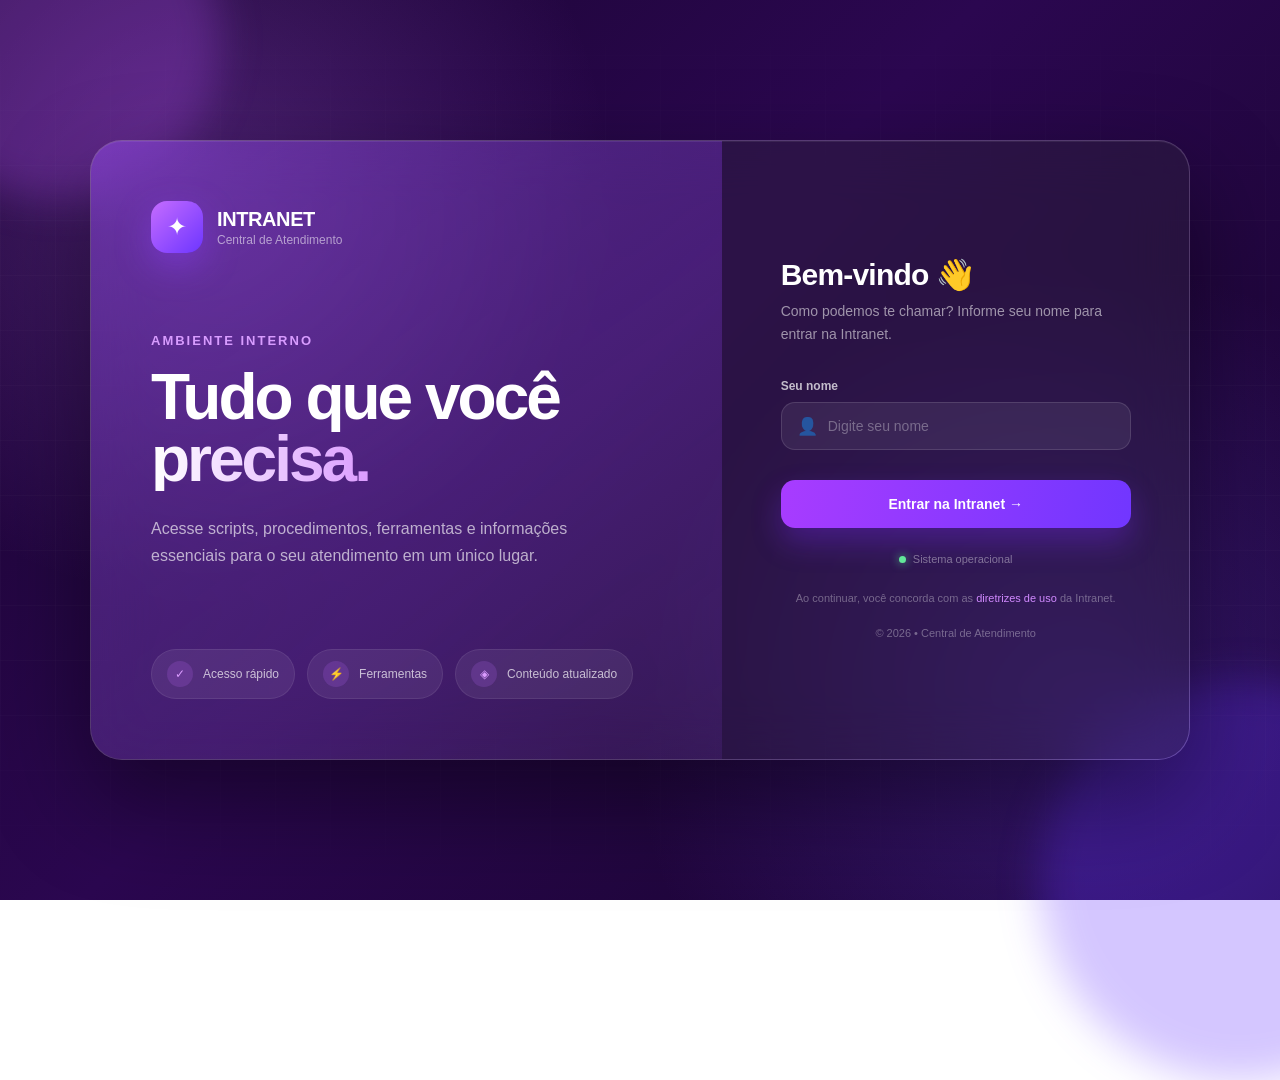
==== commit 7a506c4b: "fix: integrar login com central da intranet" ====
--- a/index.html
+++ b/index.html
@@ -1,817 +1,28 @@
-
 <!DOCTYPE html>
 <html lang="pt-BR">
 <head>
 <meta charset="UTF-8">
 <meta name="viewport" content="width=device-width, initial-scale=1.0">
-
 <title>Intranet | Login</title>
-
 <style>
-/* =========================================================
-   RESET
-========================================================= */
-
-* {
-    margin: 0;
-    padding: 0;
-    box-sizing: border-box;
-}
-
-html,
-body {
-    width: 100%;
-    height: 100%;
-}
-
-body {
-    font-family: Inter, "Segoe UI", Arial, sans-serif;
-    overflow: hidden;
-    color: #fff;
-}
-
-
-/* =========================================================
-   FUNDO
-========================================================= */
-
-.login-page {
-    position: relative;
-    width: 100%;
-    height: 100vh;
-
-    display: flex;
-    align-items: center;
-    justify-content: center;
-
-    background:
-        radial-gradient(
-            circle at 15% 20%,
-            rgba(190, 100, 255, .28),
-            transparent 32%
-        ),
-        radial-gradient(
-            circle at 85% 80%,
-            rgba(119, 64, 255, .30),
-            transparent 35%
-        ),
-        linear-gradient(
-            135deg,
-            #18052e 0%,
-            #2b0750 45%,
-            #16052b 100%
-        );
-}
-
-
-/* =========================================================
-   ELEMENTOS DECORATIVOS
-========================================================= */
-
-.background-glow {
-    position: absolute;
-    border-radius: 50%;
-    filter: blur(20px);
-    pointer-events: none;
-}
-
-.glow-1 {
-    width: 320px;
-    height: 320px;
-
-    top: -120px;
-    left: -100px;
-
-    background: rgba(187, 83, 255, .25);
-}
-
-.glow-2 {
-    width: 400px;
-    height: 400px;
-
-    right: -160px;
-    bottom: -180px;
-
-    background: rgba(100, 52, 255, .28);
-}
-
-
-/* =========================================================
-   GRID / TEXTURA
-========================================================= */
-
-.grid {
-    position: absolute;
-    inset: 0;
-
-    opacity: .08;
-
-    background-image:
-        linear-gradient(
-            rgba(255,255,255,.25) 1px,
-            transparent 1px
-        ),
-        linear-gradient(
-            90deg,
-            rgba(255,255,255,.25) 1px,
-            transparent 1px
-        );
-
-    background-size: 55px 55px;
-
-    mask-image: linear-gradient(
-        to bottom,
-        transparent,
-        black 25%,
-        black 75%,
-        transparent
-    );
-}
-
-
-/* =========================================================
-   CONTAINER PRINCIPAL
-========================================================= */
-
-.login-container {
-    position: relative;
-    z-index: 2;
-
-    width: min(1100px, 92%);
-    min-height: 620px;
-
-    display: grid;
-    grid-template-columns: 1.15fr .85fr;
-
-    border: 1px solid rgba(255,255,255,.15);
-
-    border-radius: 32px;
-
-    overflow: hidden;
-
-    background: rgba(255,255,255,.075);
-
-    backdrop-filter: blur(28px);
-    -webkit-backdrop-filter: blur(28px);
-
-    box-shadow:
-        0 40px 100px rgba(0,0,0,.45),
-        inset 0 1px 0 rgba(255,255,255,.10);
-}
-
-
-/* =========================================================
-   LADO ESQUERDO
-========================================================= */
-
-.brand-section {
-    position: relative;
-
-    display: flex;
-    flex-direction: column;
-    justify-content: space-between;
-
-    padding: 60px;
-
-    background:
-        linear-gradient(
-            145deg,
-            rgba(144, 61, 255, .35),
-            rgba(58, 16, 104, .12)
-        );
-}
-
-
-/* =========================================================
-   LOGO
-========================================================= */
-
-.logo {
-    display: flex;
-    align-items: center;
-    gap: 14px;
-}
-
-.logo-icon {
-    width: 52px;
-    height: 52px;
-
-    display: flex;
-    align-items: center;
-    justify-content: center;
-
-    border-radius: 16px;
-
-    font-size: 24px;
-
-    background:
-        linear-gradient(
-            135deg,
-            #c56cff,
-            #6d35ff
-        );
-
-    box-shadow:
-        0 12px 35px rgba(142, 65, 255, .45);
-}
-
-.logo-text strong {
-    display: block;
-
-    font-size: 20px;
-    letter-spacing: -.4px;
-}
-
-.logo-text span {
-    display: block;
-
-    margin-top: 2px;
-
-    font-size: 12px;
-
-    color: rgba(255,255,255,.55);
-}
-
-
-/* =========================================================
-   TEXTO PRINCIPAL
-========================================================= */
-
-.hero-text {
-    max-width: 520px;
-}
-
-.hero-text .eyebrow {
-    margin-bottom: 18px;
-
-    font-size: 13px;
-    font-weight: 700;
-
-    letter-spacing: 2px;
-    text-transform: uppercase;
-
-    color: #d89cff;
-}
-
-.hero-text h1 {
-    font-size: clamp(42px, 5vw, 68px);
-    line-height: .98;
-
-    letter-spacing: -3px;
-
-    margin-bottom: 24px;
-}
-
-.hero-text h1 span {
-    display: block;
-
-    background:
-        linear-gradient(
-            90deg,
-            #ffffff,
-            #d58cff,
-            #9b6cff
-        );
-
-    -webkit-background-clip: text;
-    background-clip: text;
-
-    color: transparent;
-}
-
-.hero-text p {
-    max-width: 450px;
-
-    font-size: 16px;
-    line-height: 1.7;
-
-    color: rgba(255,255,255,.65);
-}
-
-
-/* =========================================================
-   CARDS INFORMATIVOS
-========================================================= */
-
-.features {
-    display: flex;
-    gap: 12px;
-
-    flex-wrap: wrap;
-}
-
-.feature {
-    display: flex;
-    align-items: center;
-    gap: 10px;
-
-    padding: 11px 15px;
-
-    border-radius: 50px;
-
-    background: rgba(255,255,255,.07);
-
-    border: 1px solid rgba(255,255,255,.08);
-
-    font-size: 12px;
-
-    color: rgba(255,255,255,.7);
-}
-
-.feature-icon {
-    width: 26px;
-    height: 26px;
-
-    display: flex;
-    align-items: center;
-    justify-content: center;
-
-    border-radius: 50%;
-
-    background: rgba(191,105,255,.18);
-
-    color: #db9cff;
-}
-
-
-/* =========================================================
-   LADO DO LOGIN
-========================================================= */
-
-.login-section {
-    display: flex;
-    align-items: center;
-    justify-content: center;
-
-    padding: 55px;
-
-    background: rgba(10, 3, 20, .28);
-}
-
-.login-box {
-    width: 100%;
-    max-width: 350px;
-}
-
-.login-box h2 {
-    margin-bottom: 8px;
-
-    font-size: 30px;
-    letter-spacing: -.8px;
-}
-
-.login-description {
-    margin-bottom: 34px;
-
-    font-size: 14px;
-    line-height: 1.6;
-
-    color: rgba(255,255,255,.55);
-}
-
-
-/* =========================================================
-   INPUT
-========================================================= */
-
-.input-group {
-    margin-bottom: 18px;
-}
-
-.input-group label {
-    display: block;
-
-    margin-bottom: 9px;
-
-    font-size: 12px;
-    font-weight: 600;
-
-    color: rgba(255,255,255,.72);
-}
-
-.input-wrapper {
-    position: relative;
-}
-
-.input-wrapper span {
-    position: absolute;
-
-    left: 16px;
-    top: 50%;
-
-    transform: translateY(-50%);
-
-    font-size: 17px;
-
-    opacity: .6;
-}
-
-.input-wrapper input {
-    width: 100%;
-
-    padding: 15px 16px 15px 46px;
-
-    border-radius: 14px;
-
-    border: 1px solid rgba(255,255,255,.12);
-
-    outline: none;
-
-    color: white;
-
-    font-size: 14px;
-
-    background: rgba(255,255,255,.07);
-
-    transition: .25s;
-}
-
-.input-wrapper input::placeholder {
-    color: rgba(255,255,255,.32);
-}
-
-.input-wrapper input:focus {
-    border-color: rgba(195,113,255,.8);
-
-    background: rgba(255,255,255,.10);
-
-    box-shadow:
-        0 0 0 4px rgba(169,72,255,.10);
-}
-
-
-/* =========================================================
-   BOTÃO
-========================================================= */
-
-.login-button {
-    width: 100%;
-
-    margin-top: 12px;
-
-    padding: 16px;
-
-    border: none;
-
-    border-radius: 14px;
-
-    cursor: pointer;
-
-    color: white;
-
-    font-size: 14px;
-    font-weight: 700;
-
-    background:
-        linear-gradient(
-            100deg,
-            #a83cff,
-            #7136ff
-        );
-
-    box-shadow:
-        0 14px 30px rgba(125,45,255,.32);
-
-    transition: .25s;
-}
-
-.login-button:hover {
-    transform: translateY(-2px);
-
-    box-shadow:
-        0 18px 35px rgba(125,45,255,.45);
-}
-
-.login-button:active {
-    transform: translateY(0);
-}
-
-
-/* =========================================================
-   RODAPÉ LOGIN
-========================================================= */
-
-.login-footer {
-    margin-top: 25px;
-
-    text-align: center;
-
-    font-size: 11px;
-
-    line-height: 1.6;
-
-    color: rgba(255,255,255,.35);
-}
-
-.login-footer a {
-    color: #d18aff;
-
-    text-decoration: none;
-}
-
-
-/* =========================================================
-   STATUS
-========================================================= */
-
-.system-status {
-    display: flex;
-    align-items: center;
-    justify-content: center;
-
-    gap: 7px;
-
-    margin-top: 25px;
-
-    font-size: 11px;
-
-    color: rgba(255,255,255,.4);
-}
-
-.status-dot {
-    width: 7px;
-    height: 7px;
-
-    border-radius: 50%;
-
-    background: #62e89a;
-
-    box-shadow:
-        0 0 10px rgba(98,232,154,.8);
-}
-
-
-/* =========================================================
-   RESPONSIVIDADE
-========================================================= */
-
-@media (max-width: 850px) {
-
-    body {
-        overflow: auto;
-    }
-
-    .login-page {
-        min-height: 100vh;
-
-        padding: 25px 0;
-    }
-
-    .login-container {
-        grid-template-columns: 1fr;
-
-        min-height: auto;
-    }
-
-    .brand-section {
-        padding: 40px;
-
-        min-height: 430px;
-    }
-
-    .hero-text h1 {
-        font-size: 46px;
-    }
-
-    .login-section {
-        padding: 40px;
-    }
-}
-
-@media (max-width: 500px) {
-
-    .login-container {
-        width: 94%;
-
-        border-radius: 24px;
-    }
-
-    .brand-section {
-        padding: 30px;
-
-        min-height: 400px;
-    }
-
-    .login-section {
-        padding: 30px;
-    }
-
-    .hero-text h1 {
-        font-size: 38px;
-
-        letter-spacing: -2px;
-    }
-
-    .features {
-        display: none;
-    }
-}
+*{margin:0;padding:0;box-sizing:border-box}html,body{width:100%;height:100%}body{font-family:Inter,"Segoe UI",Arial,sans-serif;overflow:hidden;color:#fff}.login-page{position:relative;width:100%;height:100vh;display:flex;align-items:center;justify-content:center;background:radial-gradient(circle at 15% 20%,rgba(190,100,255,.28),transparent 32%),radial-gradient(circle at 85% 80%,rgba(119,64,255,.30),transparent 35%),linear-gradient(135deg,#18052e 0%,#2b0750 45%,#16052b 100%)}.background-glow{position:absolute;border-radius:50%;filter:blur(20px);pointer-events:none}.glow-1{width:320px;height:320px;top:-120px;left:-100px;background:rgba(187,83,255,.25)}.glow-2{width:400px;height:400px;right:-160px;bottom:-180px;background:rgba(100,52,255,.28)}.grid{position:absolute;inset:0;opacity:.08;background-image:linear-gradient(rgba(255,255,255,.25) 1px,transparent 1px),linear-gradient(90deg,rgba(255,255,255,.25) 1px,transparent 1px);background-size:55px 55px;mask-image:linear-gradient(to bottom,transparent,black 25%,black 75%,transparent)}.login-container{position:relative;z-index:2;width:min(1100px,92%);min-height:620px;display:grid;grid-template-columns:1.15fr .85fr;border:1px solid rgba(255,255,255,.15);border-radius:32px;overflow:hidden;background:rgba(255,255,255,.075);backdrop-filter:blur(28px);-webkit-backdrop-filter:blur(28px);box-shadow:0 40px 100px rgba(0,0,0,.45),inset 0 1px 0 rgba(255,255,255,.10)}.brand-section{position:relative;display:flex;flex-direction:column;justify-content:space-between;padding:60px;background:linear-gradient(145deg,rgba(144,61,255,.35),rgba(58,16,104,.12))}.logo{display:flex;align-items:center;gap:14px}.logo-icon{width:52px;height:52px;display:flex;align-items:center;justify-content:center;border-radius:16px;font-size:24px;background:linear-gradient(135deg,#c56cff,#6d35ff);box-shadow:0 12px 35px rgba(142,65,255,.45)}.logo-text strong{display:block;font-size:20px;letter-spacing:-.4px}.logo-text span{display:block;margin-top:2px;font-size:12px;color:rgba(255,255,255,.55)}.hero-text{max-width:520px}.hero-text .eyebrow{margin-bottom:18px;font-size:13px;font-weight:700;letter-spacing:2px;text-transform:uppercase;color:#d89cff}.hero-text h1{font-size:clamp(42px,5vw,68px);line-height:.98;letter-spacing:-3px;margin-bottom:24px}.hero-text h1 span{display:block;background:linear-gradient(90deg,#fff,#d58cff,#9b6cff);-webkit-background-clip:text;background-clip:text;color:transparent}.hero-text p{max-width:450px;font-size:16px;line-height:1.7;color:rgba(255,255,255,.65)}.features{display:flex;gap:12px;flex-wrap:wrap}.feature{display:flex;align-items:center;gap:10px;padding:11px 15px;border-radius:50px;background:rgba(255,255,255,.07);border:1px solid rgba(255,255,255,.08);font-size:12px;color:rgba(255,255,255,.7)}.feature-icon{width:26px;height:26px;display:flex;align-items:center;justify-content:center;border-radius:50%;background:rgba(191,105,255,.18);color:#db9cff}.login-section{display:flex;align-items:center;justify-content:center;padding:55px;background:rgba(10,3,20,.28)}.login-box{width:100%;max-width:350px}.login-box h2{margin-bottom:8px;font-size:30px;letter-spacing:-.8px}.login-description{margin-bottom:34px;font-size:14px;line-height:1.6;color:rgba(255,255,255,.55)}.input-group{margin-bottom:18px}.input-group label{display:block;margin-bottom:9px;font-size:12px;font-weight:600;color:rgba(255,255,255,.72)}.input-wrapper{position:relative}.input-wrapper span{position:absolute;left:16px;top:50%;transform:translateY(-50%);font-size:17px;opacity:.6}.input-wrapper input{width:100%;padding:15px 16px 15px 46px;border-radius:14px;border:1px solid rgba(255,255,255,.12);outline:none;color:white;font-size:14px;background:rgba(255,255,255,.07);transition:.25s}.input-wrapper input::placeholder{color:rgba(255,255,255,.32)}.input-wrapper input:focus{border-color:rgba(195,113,255,.8);background:rgba(255,255,255,.10);box-shadow:0 0 0 4px rgba(169,72,255,.10)}.login-button{width:100%;margin-top:12px;padding:16px;border:none;border-radius:14px;cursor:pointer;color:white;font-size:14px;font-weight:700;background:linear-gradient(100deg,#a83cff,#7136ff);box-shadow:0 14px 30px rgba(125,45,255,.32);transition:.25s}.login-button:hover{transform:translateY(-2px);box-shadow:0 18px 35px rgba(125,45,255,.45)}.system-status{display:flex;align-items:center;justify-content:center;gap:7px;margin-top:25px;font-size:11px;color:rgba(255,255,255,.4)}.status-dot{width:7px;height:7px;border-radius:50%;background:#62e89a;box-shadow:0 0 10px rgba(98,232,154,.8)}.login-footer{margin-top:25px;text-align:center;font-size:11px;line-height:1.6;color:rgba(255,255,255,.35)}.login-footer a{color:#d18aff;text-decoration:none}@media(max-width:850px){body{overflow:auto}.login-page{min-height:100vh;height:auto;padding:25px 0}.login-container{grid-template-columns:1fr;min-height:auto}.brand-section{padding:40px;min-height:430px}.hero-text h1{font-size:46px}.login-section{padding:40px}}@media(max-width:500px){.login-container{width:94%;border-radius:24px}.brand-section{padding:30px;min-height:400px}.login-section{padding:30px}.hero-text h1{font-size:38px;letter-spacing:-2px}.features{display:none}}
 </style>
 </head>
-
 <body>
-
-<div class="login-page">
-
-    <!-- Efeitos de fundo -->
-    <div class="background-glow glow-1"></div>
-    <div class="background-glow glow-2"></div>
-
-    <!-- Grid tecnológico -->
-    <div class="grid"></div>
-
-
-    <!-- =====================================================
-         CONTAINER
-    ====================================================== -->
-
-    <main class="login-container">
-
-
-        <!-- =================================================
-             IDENTIDADE
-        ================================================== -->
-
-        <section class="brand-section">
-
-            <div class="logo">
-
-                <div class="logo-icon">
-                    ✦
-                </div>
-
-                <div class="logo-text">
-                    <strong>INTRANET</strong>
-                    <span>Central de Atendimento</span>
-                </div>
-
-            </div>
-
-
-            <div class="hero-text">
-
-                <div class="eyebrow">
-                    Ambiente interno
-                </div>
-
-                <h1>
-                    Tudo que você
-                    <span>precisa.</span>
-                </h1>
-
-                <p>
-                    Acesse scripts, procedimentos, ferramentas
-                    e informações essenciais para o seu atendimento
-                    em um único lugar.
-                </p>
-
-            </div>
-
-
-            <div class="features">
-
-                <div class="feature">
-                    <div class="feature-icon">✓</div>
-                    Acesso rápido
-                </div>
-
-                <div class="feature">
-                    <div class="feature-icon">⚡</div>
-                    Ferramentas
-                </div>
-
-                <div class="feature">
-                    <div class="feature-icon">◈</div>
-                    Conteúdo atualizado
-                </div>
-
-            </div>
-
-        </section>
-
-
-        <!-- =================================================
-             LOGIN
-        ================================================== -->
-
-        <section class="login-section">
-
-            <div class="login-box">
-
-                <h2>
-                    Bem-vindo 👋
-                </h2>
-
-                <p class="login-description">
-                    Como podemos te chamar?
-                    Informe seu nome para entrar na Intranet.
-                </p>
-
-
-                <form id="loginForm">
-
-                    <div class="input-group">
-
-                        <label for="nome">
-                            Seu nome
-                        </label>
-
-                        <div class="input-wrapper">
-
-                            <span>👤</span>
-
-                            <input
-                                type="text"
-                                id="nome"
-                                placeholder="Digite seu nome"
-                                autocomplete="name"
-                                required
-                            >
-
-                        </div>
-
-                    </div>
-
-
-                    <button
-                        type="submit"
-                        class="login-button"
-                    >
-                        Entrar na Intranet →
-                    </button>
-
-                </form>
-
-
-                <div class="system-status">
-
-                    <span class="status-dot"></span>
-
-                    Sistema operacional
-
-                </div>
-
-
-                <div class="login-footer">
-
-                    Ao continuar, você concorda com as
-                    <a href="#">
-                        diretrizes de uso
-                    </a>
-                    da Intranet.
-
-                    <br><br>
-
-                    © 2026 • Central de Atendimento
-
-                </div>
-
-            </div>
-
-        </section>
-
-    </main>
-
-</div>
-
-
+<div class="login-page"><div class="background-glow glow-1"></div><div class="background-glow glow-2"></div><div class="grid"></div><main class="login-container"><section class="brand-section"><div class="logo"><div class="logo-icon">✦</div><div class="logo-text"><strong>INTRANET</strong><span>Central de Atendimento</span></div></div><div class="hero-text"><div class="eyebrow">Ambiente interno</div><h1>Tudo que você<span>precisa.</span></h1><p>Acesse scripts, procedimentos, ferramentas e informações essenciais para o seu atendimento em um único lugar.</p></div><div class="features"><div class="feature"><div class="feature-icon">✓</div>Acesso rápido</div><div class="feature"><div class="feature-icon">⚡</div>Ferramentas</div><div class="feature"><div class="feature-icon">◈</div>Conteúdo atualizado</div></div></section><section class="login-section"><div class="login-box"><h2>Bem-vindo 👋</h2><p class="login-description">Como podemos te chamar? Informe seu nome para entrar na Intranet.</p><form id="loginForm"><div class="input-group"><label for="nome">Seu nome</label><div class="input-wrapper"><span>👤</span><input type="text" id="nome" placeholder="Digite seu nome" autocomplete="name" maxlength="80" required></div></div><button type="submit" class="login-button">Entrar na Intranet →</button></form><div class="system-status"><span class="status-dot"></span>Sistema operacional</div><div class="login-footer">Ao continuar, você concorda com as <a href="#" id="diretrizes">diretrizes de uso</a> da Intranet.<br><br>© 2026 • Central de Atendimento</div></div></section></main></div>
 <script>
-
-document
-.getElementById("loginForm")
-.addEventListener("submit", function(event) {
-
-    event.preventDefault();
-
-    const nome =
-        document
-        .getElementById("nome")
-        .value
-        .trim();
-
-    if (!nome) {
-        return;
-    }
-
-    /*
-        TESTE:
-
-        Aqui futuramente podemos conectar
-        com o sistema atual da Intranet.
-
-        Por enquanto apenas exibimos
-        uma mensagem.
-    */
-
-    alert(
-        "Olá, " + nome + "! 👋\n\n" +
-        "Login de teste realizado com sucesso."
-    );
-
+const form=document.getElementById('loginForm');
+const nome=document.getElementById('nome');
+const saved=localStorage.getItem('usuarioIntranet');
+if(saved) nome.value=saved;
+form.addEventListener('submit',function(event){
+ event.preventDefault();
+ const valor=nome.value.trim();
+ if(!valor){nome.focus();return;}
+ localStorage.setItem('usuarioIntranet',valor);
+ window.location.href='central.html';
 });
-
+document.getElementById('diretrizes').addEventListener('click',e=>e.preventDefault());
 </script>
-
 </body>
 </html>
-```
